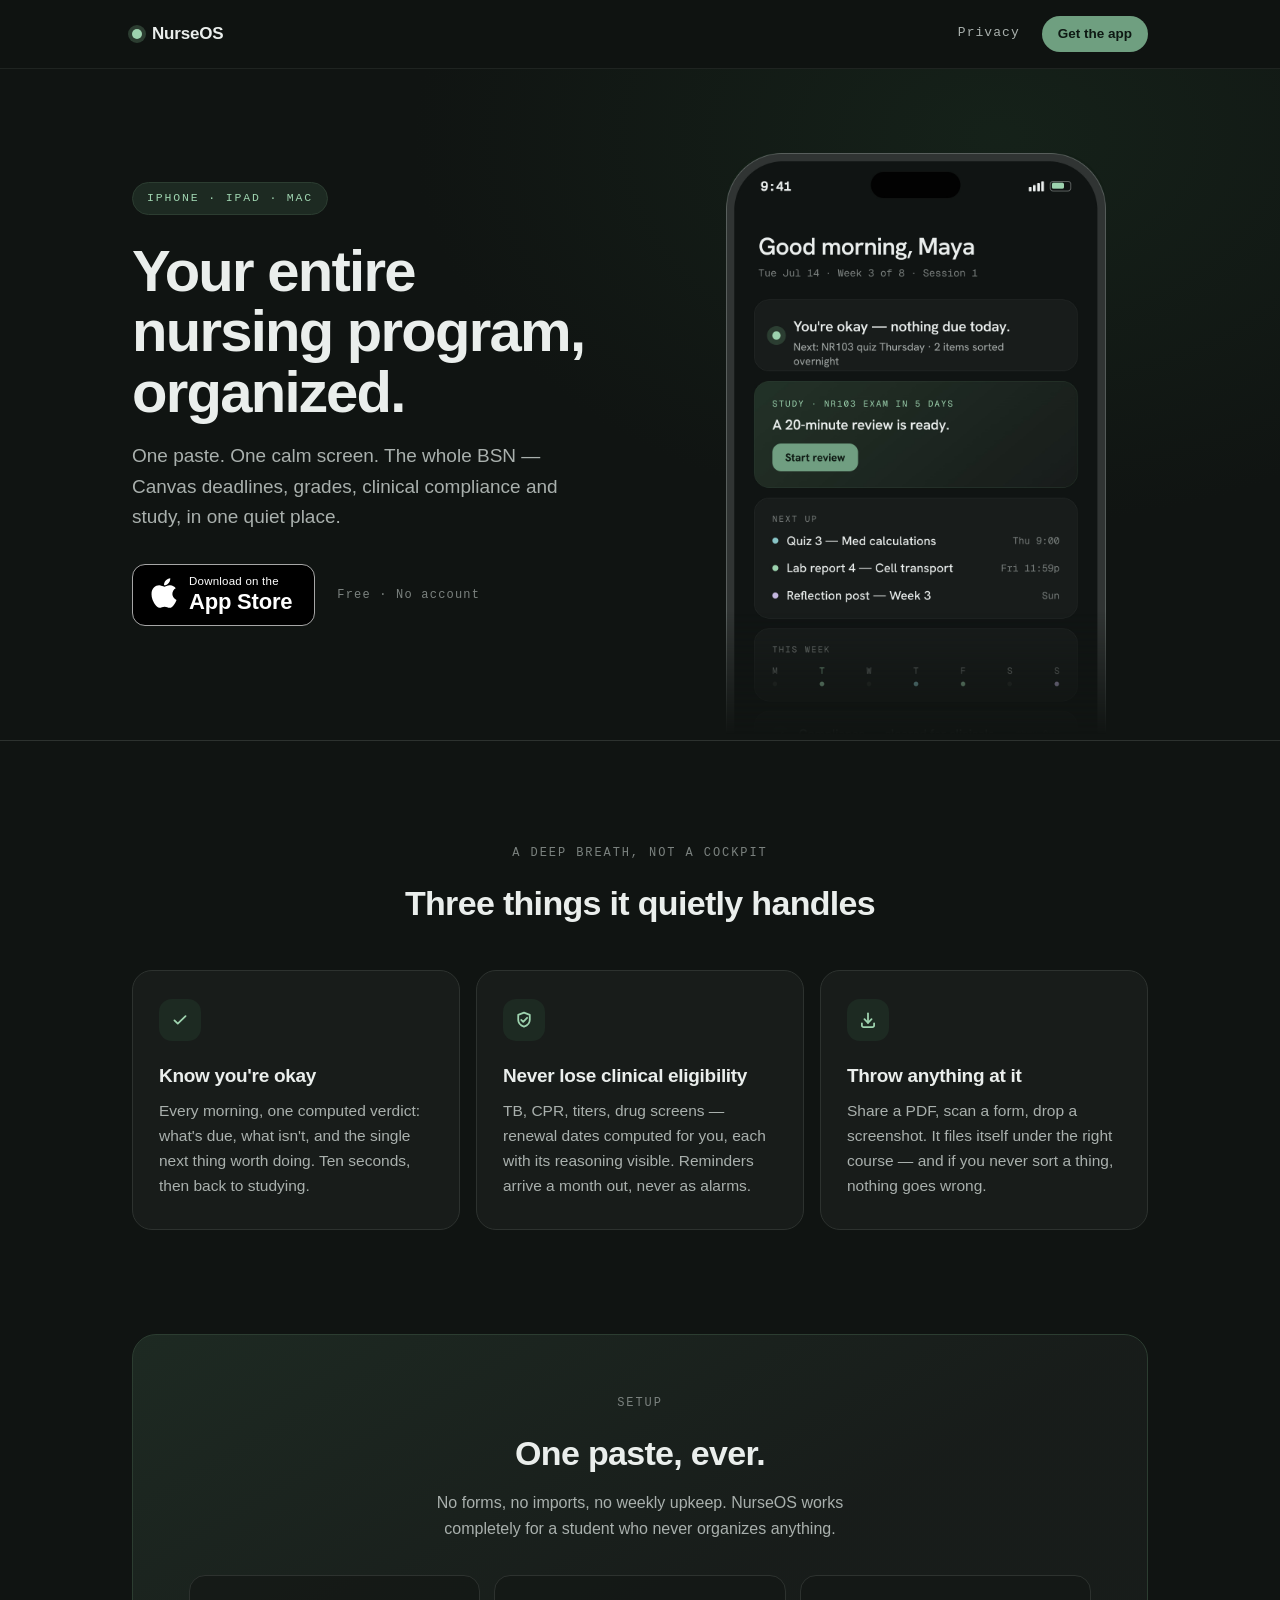
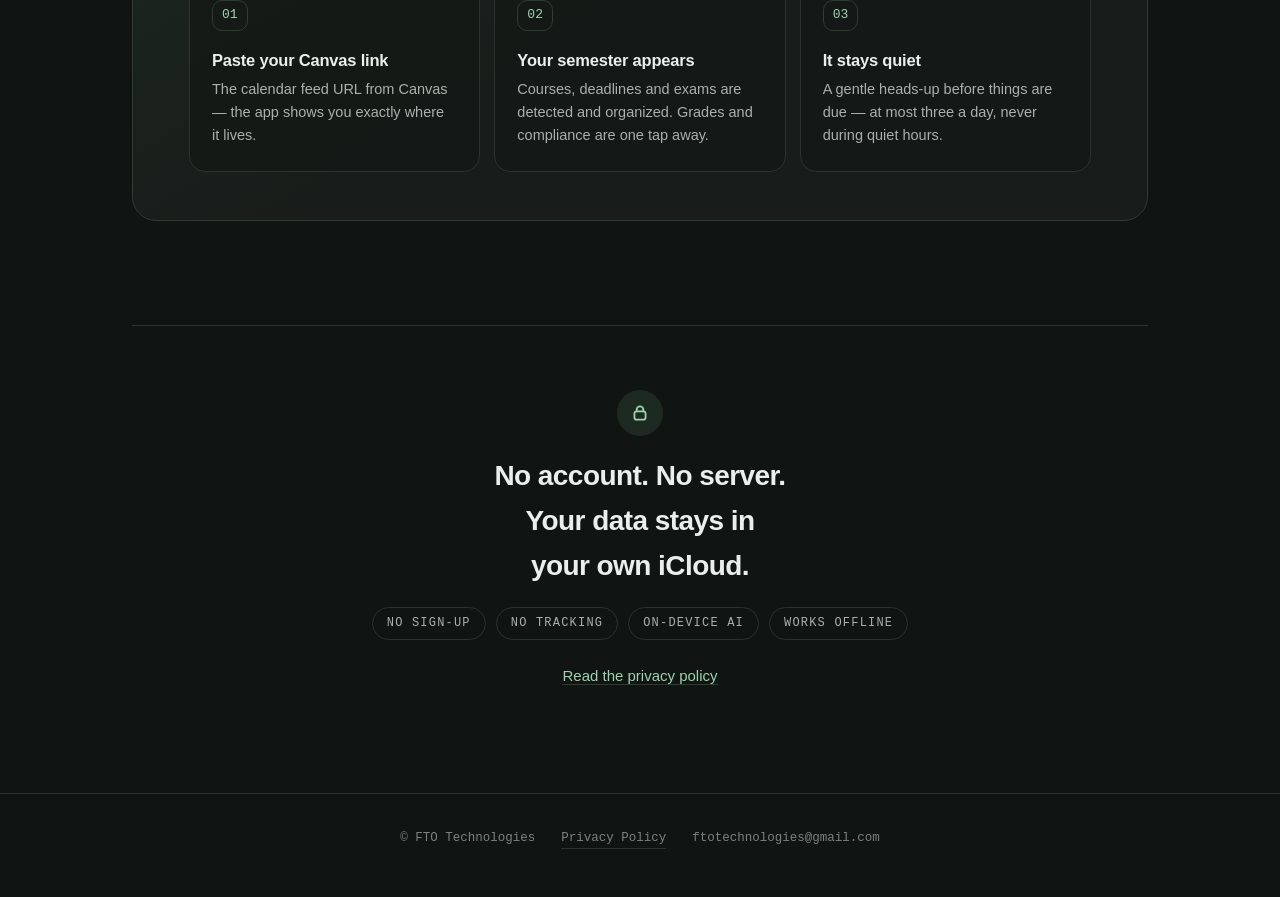
==== index.html @ 9c117fab "NurseOS landing page (renamed from NurseDash) + CNAME for getnurseos.com Co-Authored-By: Claude Fabl" ====
<!DOCTYPE html>
<html lang="en">
<head>
<meta charset="utf-8">
<meta name="viewport" content="width=device-width, initial-scale=1">
<title>NurseOS — Your entire nursing program, organized.</title>
<meta name="description" content="NurseOS is a calm nursing-school companion for iPhone and Mac. One paste of a Canvas link — deadlines, grades, compliance and study in one quiet place. No account, no server.">
<meta name="theme-color" content="#20241f">
<link rel="stylesheet" href="style.css">
</head>
<body>

<header class="site-header">
  <div class="wrap">
    <a class="wordmark" href="index.html"><span class="dot" aria-hidden="true"></span>NurseOS</a>
    <nav>
      <a href="privacy.html">Privacy</a>
      <a class="get" href="https://apps.apple.com/us/app/nursedash-nursing-planner/id6790085705">Get the app</a>
    </nav>
  </div>
</header>

<main>
  <section class="hero">
    <div class="wrap">
      <div class="hero-copy">
        <span class="platforms">iPhone · iPad · Mac</span>
        <h1>Your entire nursing program, organized.</h1>
        <p class="subline">One paste. One calm screen. The whole BSN — Canvas deadlines, grades, clinical compliance and study, in one quiet place.</p>
        <div class="cta-row">
          <!-- Standard App Store badge (recreated). May be swapped 1:1 for Apple's official SVG asset. -->
          <a class="store-badge" href="https://apps.apple.com/us/app/nursedash-nursing-planner/id6790085705" aria-label="Download on the App Store">
            <svg class="apple" viewBox="0 0 384 512" width="26" height="34" aria-hidden="true" fill="currentColor"><path d="M318.7 268.7c-.2-36.7 16.4-64.4 50-84.8-18.8-26.9-47.2-41.7-84.7-44.6-35.5-2.8-74.3 20.7-88.5 20.7-15 0-49.4-19.7-76.4-19.7C63.3 141.2 4 184.8 4 273.5q0 39.3 14.4 81.2c12.8 36.7 59 126.7 107.2 125.2 25.2-.6 43-17.9 75.8-17.9 31.8 0 48.3 17.9 76.4 17.9 48.6-.7 90.4-82.5 102.6-119.3-65.2-30.7-61.7-90-61.7-91.9zm-56.6-164.2c27.3-32.4 24.8-61.9 24-72.5-24.1 1.4-52 16.4-67.9 34.9-17.5 19.8-27.8 44.3-25.6 71.9 26.1 2 49.9-11.4 69.5-34.3z"/></svg>
            <span class="lines"><small>Download on the</small>App&nbsp;Store</span>
          </a>
          <span class="cta-note">Free · No account</span>
        </div>
      </div>
      <div class="hero-shot-col">
        <!-- {HERO_SCREENSHOT}: hero-screenshot.png (Now screen in device frame) -->
        <img class="hero-shot" src="hero-screenshot.png" alt="The NurseOS Now screen — a calm daily verdict, today's study step, and what's next" width="1010" height="1560">
      </div>
    </div>
  </section>

  <section class="values" aria-label="What NurseOS does">
    <div class="wrap">
      <div class="section-head">
        <span class="eyebrow">A deep breath, not a cockpit</span>
        <h2>Three things it quietly handles</h2>
      </div>
      <div class="grid">
        <article class="value">
          <div class="glyph" aria-hidden="true">
            <svg width="20" height="20" viewBox="0 0 18 18" fill="none" stroke="currentColor" stroke-width="1.6" stroke-linecap="round" stroke-linejoin="round"><path d="M4 9.3l3 3L14 5.5"/></svg>
          </div>
          <h3>Know you're okay</h3>
          <p>Every morning, one computed verdict: what's due, what isn't, and the single next thing worth doing. Ten seconds, then back to studying.</p>
        </article>
        <article class="value">
          <div class="glyph" aria-hidden="true">
            <svg width="20" height="20" viewBox="0 0 18 18" fill="none" stroke="currentColor" stroke-width="1.6" stroke-linecap="round" stroke-linejoin="round"><path d="M9 2.4l5.2 2v4.4c0 3.1-2.3 5.2-5.2 6.2-2.9-1-5.2-3.1-5.2-6.2V4.4z"/><path d="M6.5 8.9l1.8 1.8L11.8 7"/></svg>
          </div>
          <h3>Never lose clinical eligibility</h3>
          <p>TB, CPR, titers, drug screens — renewal dates computed for you, each with its reasoning visible. Reminders arrive a month out, never as alarms.</p>
        </article>
        <article class="value">
          <div class="glyph" aria-hidden="true">
            <svg width="20" height="20" viewBox="0 0 18 18" fill="none" stroke="currentColor" stroke-width="1.6" stroke-linecap="round" stroke-linejoin="round"><path d="M9 3v8.5"/><path d="M5.8 8.3L9 11.5l3.2-3.2"/><path d="M3.5 12v2a1.5 1.5 0 0 0 1.5 1.5h8a1.5 1.5 0 0 0 1.5-1.5v-2"/></svg>
          </div>
          <h3>Throw anything at it</h3>
          <p>Share a PDF, scan a form, drop a screenshot. It files itself under the right course — and if you never sort a thing, nothing goes wrong.</p>
        </article>
      </div>
    </div>
  </section>

  <section class="paste" aria-label="How it works">
    <div class="wrap">
      <div class="paste-card">
        <div class="section-head">
          <span class="eyebrow">Setup</span>
          <h2>One paste, ever.</h2>
          <p>No forms, no imports, no weekly upkeep. NurseOS works completely for a student who never organizes anything.</p>
        </div>
        <div class="steps">
          <div class="step">
            <div>
              <h3>Paste your Canvas link</h3>
              <p>The calendar feed URL from Canvas — the app shows you exactly where it lives.</p>
            </div>
          </div>
          <div class="step">
            <div>
              <h3>Your semester appears</h3>
              <p>Courses, deadlines and exams are detected and organized. Grades and compliance are one tap away.</p>
            </div>
          </div>
          <div class="step">
            <div>
              <h3>It stays quiet</h3>
              <p>A gentle heads-up before things are due — at most three a day, never during quiet hours.</p>
            </div>
          </div>
        </div>
      </div>
    </div>
  </section>

  <section class="privacy-stripe">
    <div class="wrap">
      <div class="inner">
        <span class="lock" aria-hidden="true">
          <svg width="20" height="20" viewBox="0 0 18 18" fill="none" stroke="currentColor" stroke-width="1.6" stroke-linecap="round" stroke-linejoin="round"><rect x="4" y="7.5" width="10" height="7.5" rx="2"/><path d="M6 7.5V6a3 3 0 0 1 6 0v1.5"/></svg>
        </span>
        <p class="big">No account. No server. Your data stays in your own iCloud.</p>
        <div class="privacy-chips" aria-hidden="true">
          <span>No sign-up</span>
          <span>No tracking</span>
          <span>On-device AI</span>
          <span>Works offline</span>
        </div>
        <a class="more" href="privacy.html">Read the privacy policy</a>
      </div>
    </div>
  </section>
</main>

<footer class="site-footer">
  <div class="wrap">
    <span>© FTO Technologies</span>
    <a href="privacy.html">Privacy Policy</a>
    <span>ftotechnologies@gmail.com</span>
  </div>
</footer>

</body>
</html>
---- style.css ----
/* NurseDash — static site. Single stylesheet, no frameworks, no external requests. */

:root {
  --bg: oklch(0.185 0.006 165);
  --panel: oklch(0.222 0.008 165);
  --panel2: oklch(0.265 0.009 165);
  --line: oklch(0.31 0.008 165);
  --text: oklch(0.945 0.005 165);
  --text2: oklch(0.75 0.008 165);
  --text3: oklch(0.6 0.009 165);
  --sage: oklch(0.82 0.075 155);
  --sage-solid: oklch(0.66 0.07 155);
  --sage-dim: oklch(0.34 0.03 155);
  --sage-tint: oklch(0.27 0.022 158);
  --on-sage: oklch(0.2 0.02 160);
  --sans: 'Hanken Grotesk', -apple-system, BlinkMacSystemFont, 'Segoe UI', Helvetica, Arial, sans-serif;
  --mono: 'Geist Mono', ui-monospace, 'SF Mono', SFMono-Regular, Menlo, Consolas, monospace;
}

* { box-sizing: border-box; }

html { -webkit-text-size-adjust: 100%; text-size-adjust: 100%; scroll-behavior: smooth; }

body {
  margin: 0;
  background: var(--bg);
  color: var(--text);
  font-family: var(--sans);
  font-size: 17px;
  line-height: 1.6;
  -webkit-font-smoothing: antialiased;
}

a { color: var(--sage); text-decoration: none; }
a:hover { color: oklch(0.9 0.06 155); }

.wrap { max-width: 1060px; margin: 0 auto; padding: 0 22px; }

.eyebrow {
  font-family: var(--mono);
  font-size: 12px;
  letter-spacing: 0.16em;
  text-transform: uppercase;
  color: var(--text3);
}

/* ---------- header ---------- */

.site-header {
  position: sticky;
  top: 0;
  z-index: 10;
  background: oklch(0.185 0.006 165 / 0.86);
  backdrop-filter: blur(14px);
  -webkit-backdrop-filter: blur(14px);
  border-bottom: 1px solid oklch(0.31 0.008 165 / 0.55);
}

.site-header .wrap {
  display: flex;
  align-items: center;
  justify-content: space-between;
  gap: 16px;
  padding-top: 16px;
  padding-bottom: 16px;
}

.wordmark {
  display: flex;
  align-items: center;
  gap: 10px;
  color: var(--text);
  font-weight: 700;
  font-size: 17px;
  letter-spacing: -0.2px;
}
.wordmark:hover { color: var(--text); }

.wordmark .dot {
  width: 10px;
  height: 10px;
  border-radius: 50%;
  background: var(--sage);
  box-shadow: 0 0 0 4px var(--sage-dim);
}

.site-header nav {
  display: flex;
  align-items: center;
  gap: 22px;
}

.site-header nav a {
  font-family: var(--mono);
  font-size: 13px;
  letter-spacing: 0.08em;
  color: var(--text2);
}
.site-header nav a:hover { color: var(--sage); }

.site-header .get {
  font-family: var(--sans);
  font-size: 13.5px;
  font-weight: 700;
  letter-spacing: 0;
  color: var(--on-sage);
  background: var(--sage-solid);
  border-radius: 20px;
  padding: 7px 16px;
  white-space: nowrap;
}
.site-header .get:hover { color: var(--on-sage); background: oklch(0.71 0.07 155); }

/* ---------- hero ---------- */

.hero {
  position: relative;
  overflow: hidden;
  border-bottom: 1px solid var(--line);
  background:
    radial-gradient(900px 600px at 78% 10%, oklch(0.24 0.025 155 / 0.9), transparent 65%),
    var(--bg);
}

.hero .wrap {
  display: grid;
  grid-template-columns: 1fr;
  gap: 48px;
  align-items: center;
  padding-top: 68px;
  padding-bottom: 0;
}

.hero-copy { text-align: center; }

.hero-copy .platforms {
  display: inline-flex;
  align-items: center;
  gap: 9px;
  font-family: var(--mono);
  font-size: 11.5px;
  letter-spacing: 0.16em;
  text-transform: uppercase;
  color: var(--sage);
  background: var(--sage-tint);
  border: 1px solid var(--sage-dim);
  border-radius: 20px;
  padding: 6px 14px;
  margin-bottom: 26px;
}

.hero h1 {
  font-size: clamp(36px, 8vw, 58px);
  font-weight: 700;
  letter-spacing: -0.03em;
  line-height: 1.05;
  margin: 0 0 18px;
  text-wrap: balance;
}

.hero .subline {
  font-size: 19px;
  color: var(--text2);
  margin: 0 auto 32px;
  max-width: 42ch;
  text-wrap: pretty;
}

.hero .cta-row {
  display: flex;
  flex-wrap: wrap;
  align-items: center;
  justify-content: center;
  gap: 14px 22px;
}

.hero .cta-note {
  font-family: var(--mono);
  font-size: 12px;
  letter-spacing: 0.1em;
  color: var(--text3);
  white-space: nowrap;
}

.store-badge {
  display: inline-flex;
  align-items: center;
  gap: 12px;
  padding: 10px 22px 11px 18px;
  border-radius: 13px;
  background: #000;
  border: 1px solid #a6a6a6;
  color: #fff;
  font-family: -apple-system, BlinkMacSystemFont, 'Segoe UI', Helvetica, Arial, sans-serif;
  font-weight: 600;
  font-size: 22px;
  letter-spacing: -0.2px;
  white-space: nowrap;
}
.store-badge:hover { color: #fff; border-color: #fff; }
.store-badge .apple { flex: none; margin-top: -3px; }
.store-badge small {
  display: block;
  font-size: 11.5px;
  font-weight: 400;
  letter-spacing: 0.02em;
}
.store-badge .lines { text-align: left; line-height: 1.15; }

.hero-shot-col {
  display: flex;
  justify-content: center;
  min-width: 0;
}

img.hero-shot {
  display: block;
  width: min(340px, 82vw);
  height: auto;
  border-radius: 50px 50px 0 0;
  filter: drop-shadow(0 30px 60px rgba(0, 0, 0, 0.55));
  -webkit-mask-image: linear-gradient(to bottom, #000 78%, transparent 99%);
  mask-image: linear-gradient(to bottom, #000 78%, transparent 99%);
}

/* ---------- value blocks ---------- */

.values { padding: 76px 0 8px; }

.section-head { text-align: center; margin-bottom: 40px; }

.section-head h2 {
  font-size: clamp(26px, 5vw, 34px);
  font-weight: 700;
  letter-spacing: -0.02em;
  margin: 12px 0 0;
  text-wrap: balance;
}

.values .grid {
  display: grid;
  grid-template-columns: 1fr;
  gap: 16px;
}

.value {
  background: var(--panel);
  border: 1px solid var(--line);
  border-radius: 20px;
  padding: 28px 26px 30px;
}

.value .glyph {
  width: 42px;
  height: 42px;
  border-radius: 13px;
  background: var(--sage-tint);
  color: var(--sage);
  display: flex;
  align-items: center;
  justify-content: center;
  margin-bottom: 20px;
}

.value h3 {
  font-size: 19px;
  font-weight: 600;
  letter-spacing: -0.3px;
  margin: 0 0 8px;
}

.value p { margin: 0; font-size: 15.5px; color: var(--text2); text-wrap: pretty; }

/* ---------- one paste / how it works ---------- */

.paste { padding: 76px 0 8px; }

.paste-card {
  background: linear-gradient(150deg, var(--sage-tint), var(--panel) 55%);
  border: 1px solid var(--sage-dim);
  border-radius: 24px;
  padding: 40px 28px 36px;
}

.paste-card .section-head { margin-bottom: 34px; }

.paste-card .section-head p {
  margin: 10px auto 0;
  max-width: 46ch;
  color: var(--text2);
  font-size: 16px;
}

.steps {
  display: grid;
  grid-template-columns: 1fr;
  gap: 14px;
  counter-reset: step;
}

.step {
  display: flex;
  align-items: flex-start;
  gap: 16px;
  background: oklch(0.2 0.007 165 / 0.75);
  border: 1px solid var(--line);
  border-radius: 16px;
  padding: 18px 20px;
}

.step::before {
  counter-increment: step;
  content: counter(step, decimal-leading-zero);
  font-family: var(--mono);
  font-size: 13px;
  color: var(--sage);
  border: 1px solid var(--sage-dim);
  border-radius: 10px;
  padding: 4px 9px;
  flex: none;
  margin-top: 2px;
}

.step h3 { font-size: 16.5px; font-weight: 600; margin: 2px 0 4px; letter-spacing: -0.2px; }
.step p { margin: 0; font-size: 14.5px; color: var(--text2); text-wrap: pretty; }

/* ---------- privacy stripe ---------- */

.privacy-stripe { padding: 76px 0 84px; }

.privacy-stripe .inner {
  text-align: center;
  border-top: 1px solid var(--line);
  padding-top: 64px;
}

.privacy-stripe .lock {
  width: 46px;
  height: 46px;
  border-radius: 50%;
  background: var(--sage-tint);
  color: var(--sage);
  display: inline-flex;
  align-items: center;
  justify-content: center;
  margin-bottom: 18px;
}

.privacy-stripe p.big {
  font-size: clamp(22px, 4.5vw, 28px);
  font-weight: 700;
  letter-spacing: -0.02em;
  margin: 0 auto 18px;
  max-width: 24ch;
  text-wrap: balance;
}

.privacy-chips {
  display: flex;
  flex-wrap: wrap;
  justify-content: center;
  gap: 10px;
  margin: 0 0 22px;
}

.privacy-chips span {
  font-family: var(--mono);
  font-size: 12px;
  letter-spacing: 0.1em;
  text-transform: uppercase;
  color: var(--text2);
  border: 1px solid var(--line);
  border-radius: 20px;
  padding: 6px 14px;
  white-space: nowrap;
}

.privacy-stripe a.more { font-size: 15px; border-bottom: 1px solid var(--sage-dim); }

/* ---------- footer ---------- */

.site-footer { border-top: 1px solid var(--line); padding: 34px 0 48px; }

.site-footer .wrap {
  display: flex;
  flex-wrap: wrap;
  align-items: center;
  justify-content: center;
  gap: 8px 26px;
  font-family: var(--mono);
  font-size: 12.5px;
  color: var(--text3);
  text-align: center;
}

.site-footer a { color: var(--text3); border-bottom: 1px solid var(--line); }
.site-footer a:hover { color: var(--sage); border-color: var(--sage-dim); }

/* ---------- policy page ---------- */

.policy { padding: 56px 0 72px; }

.policy .wrap { max-width: 680px; }

.policy h1 {
  font-size: clamp(30px, 7vw, 40px);
  font-weight: 700;
  letter-spacing: -1px;
  line-height: 1.1;
  margin: 6px 0 14px;
}

.policy .meta {
  font-family: var(--mono);
  font-size: 13px;
  color: var(--text3);
  margin: 0 0 40px;
}

.policy h2 {
  font-size: 21px;
  font-weight: 600;
  letter-spacing: -0.3px;
  margin: 44px 0 12px;
}

.policy p, .policy li { color: var(--text2); font-size: 16.5px; }

.policy strong { color: var(--text); font-weight: 600; }

.policy ul { padding-left: 22px; margin: 14px 0; }
.policy li { margin: 10px 0; }

.policy .placeholder {
  font-family: var(--mono);
  font-size: 14px;
  color: var(--sage);
  background: var(--sage-tint);
  border-radius: 6px;
  padding: 1px 7px;
}

/* ---------- wider screens ---------- */

@media (min-width: 760px) {
  .hero .wrap {
    grid-template-columns: 1.05fr 0.95fr;
    gap: 40px;
    padding-top: 84px;
    min-height: 560px;
  }

  .hero-copy { text-align: left; padding-bottom: 84px; }
  .hero .subline { margin-left: 0; }
  .hero .cta-row { justify-content: flex-start; }

  .hero-shot-col { align-self: end; }
  img.hero-shot { width: min(380px, 36vw); }

  .values { padding-top: 96px; }
  .values .grid { grid-template-columns: 1fr 1fr 1fr; }

  .paste { padding-top: 96px; }
  .paste-card { padding: 52px 56px 48px; }
  .steps { grid-template-columns: 1fr 1fr 1fr; }
  .step { flex-direction: column; gap: 14px; padding: 22px 22px 24px; }

  .privacy-stripe { padding: 96px 0 104px; }
}
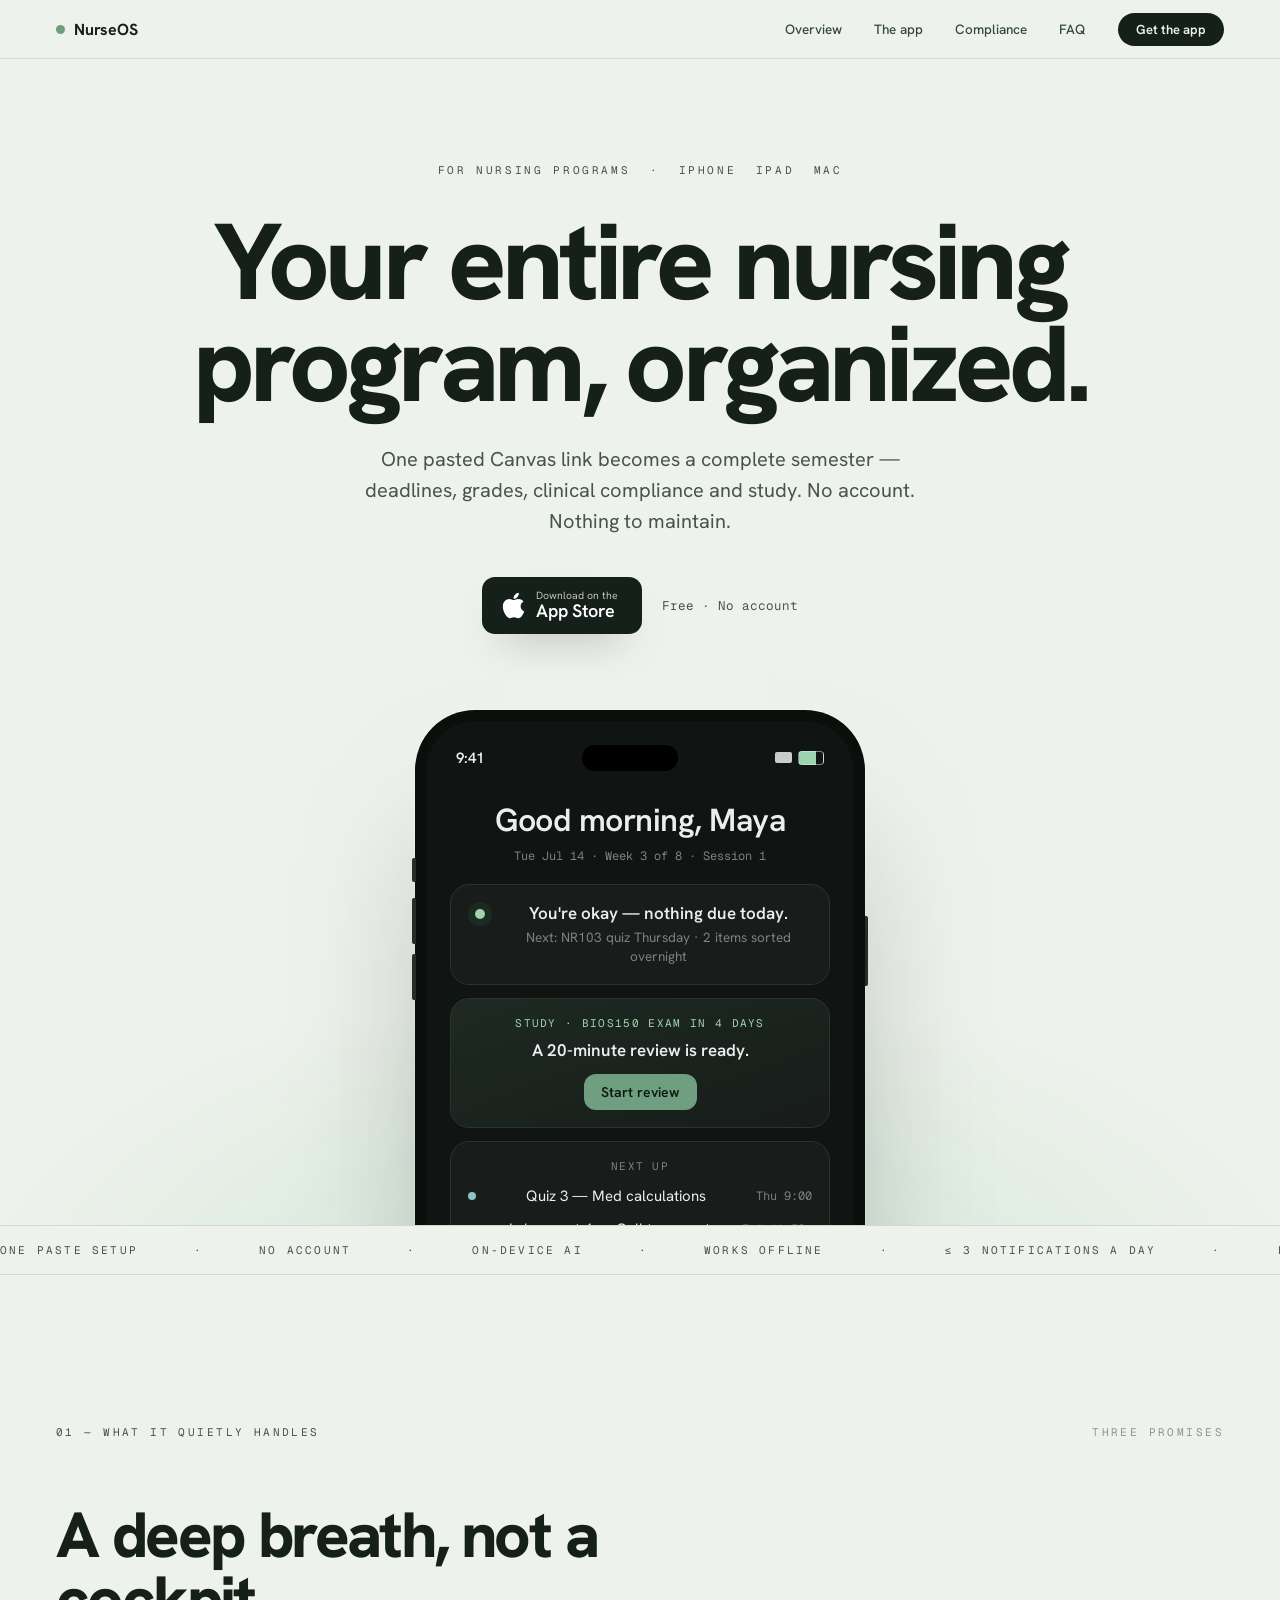
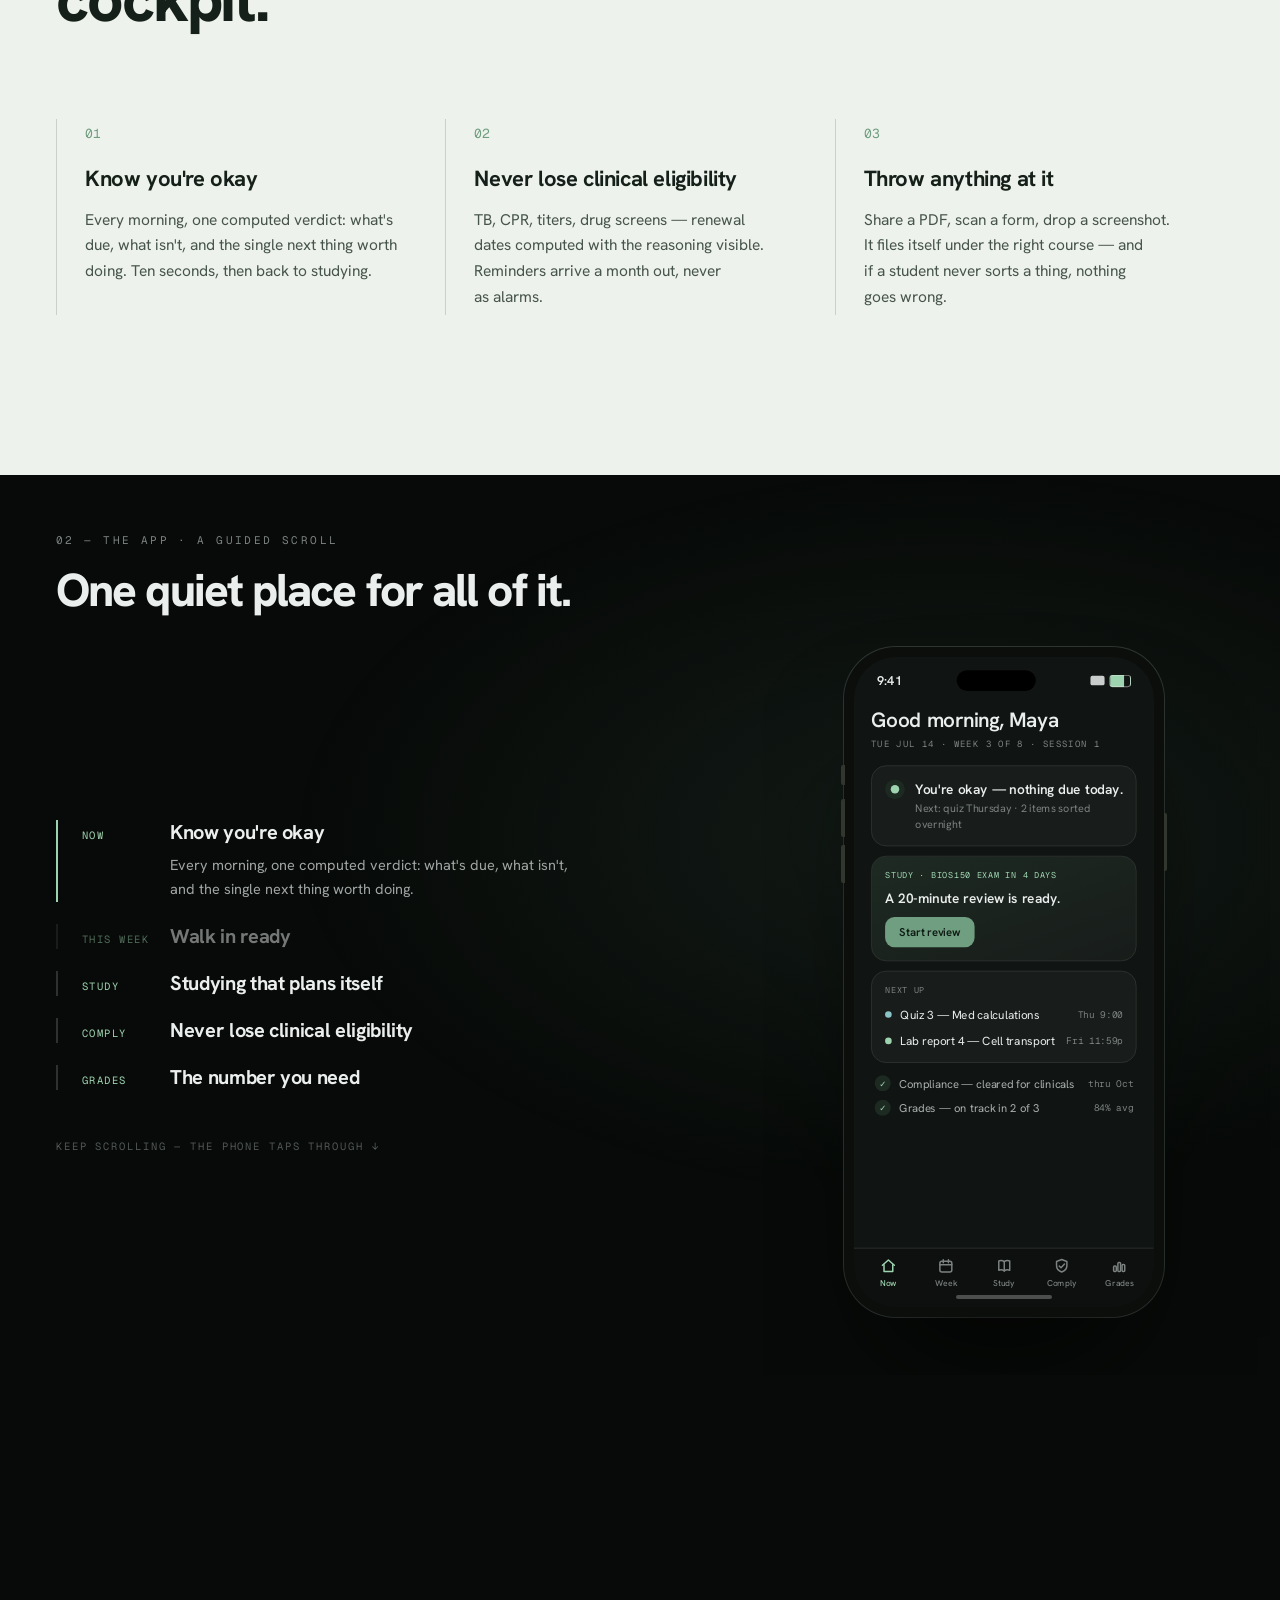
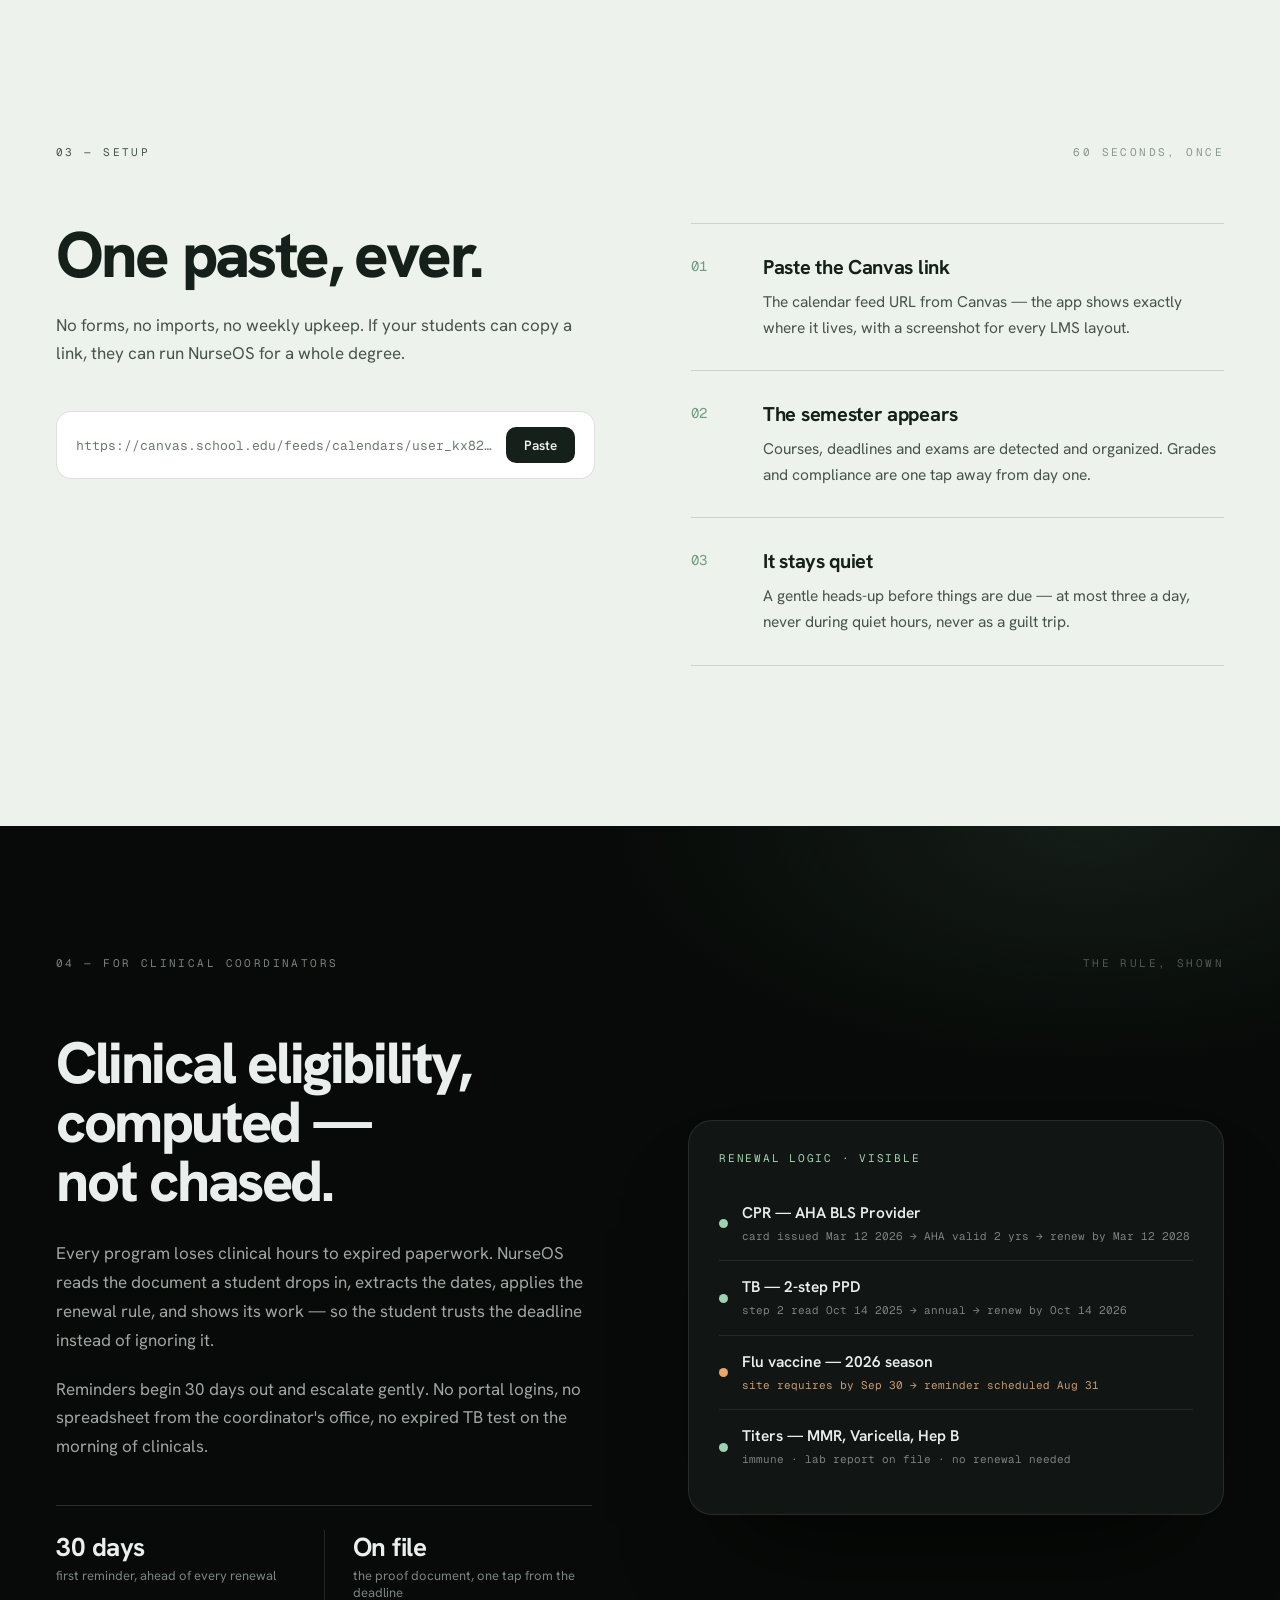
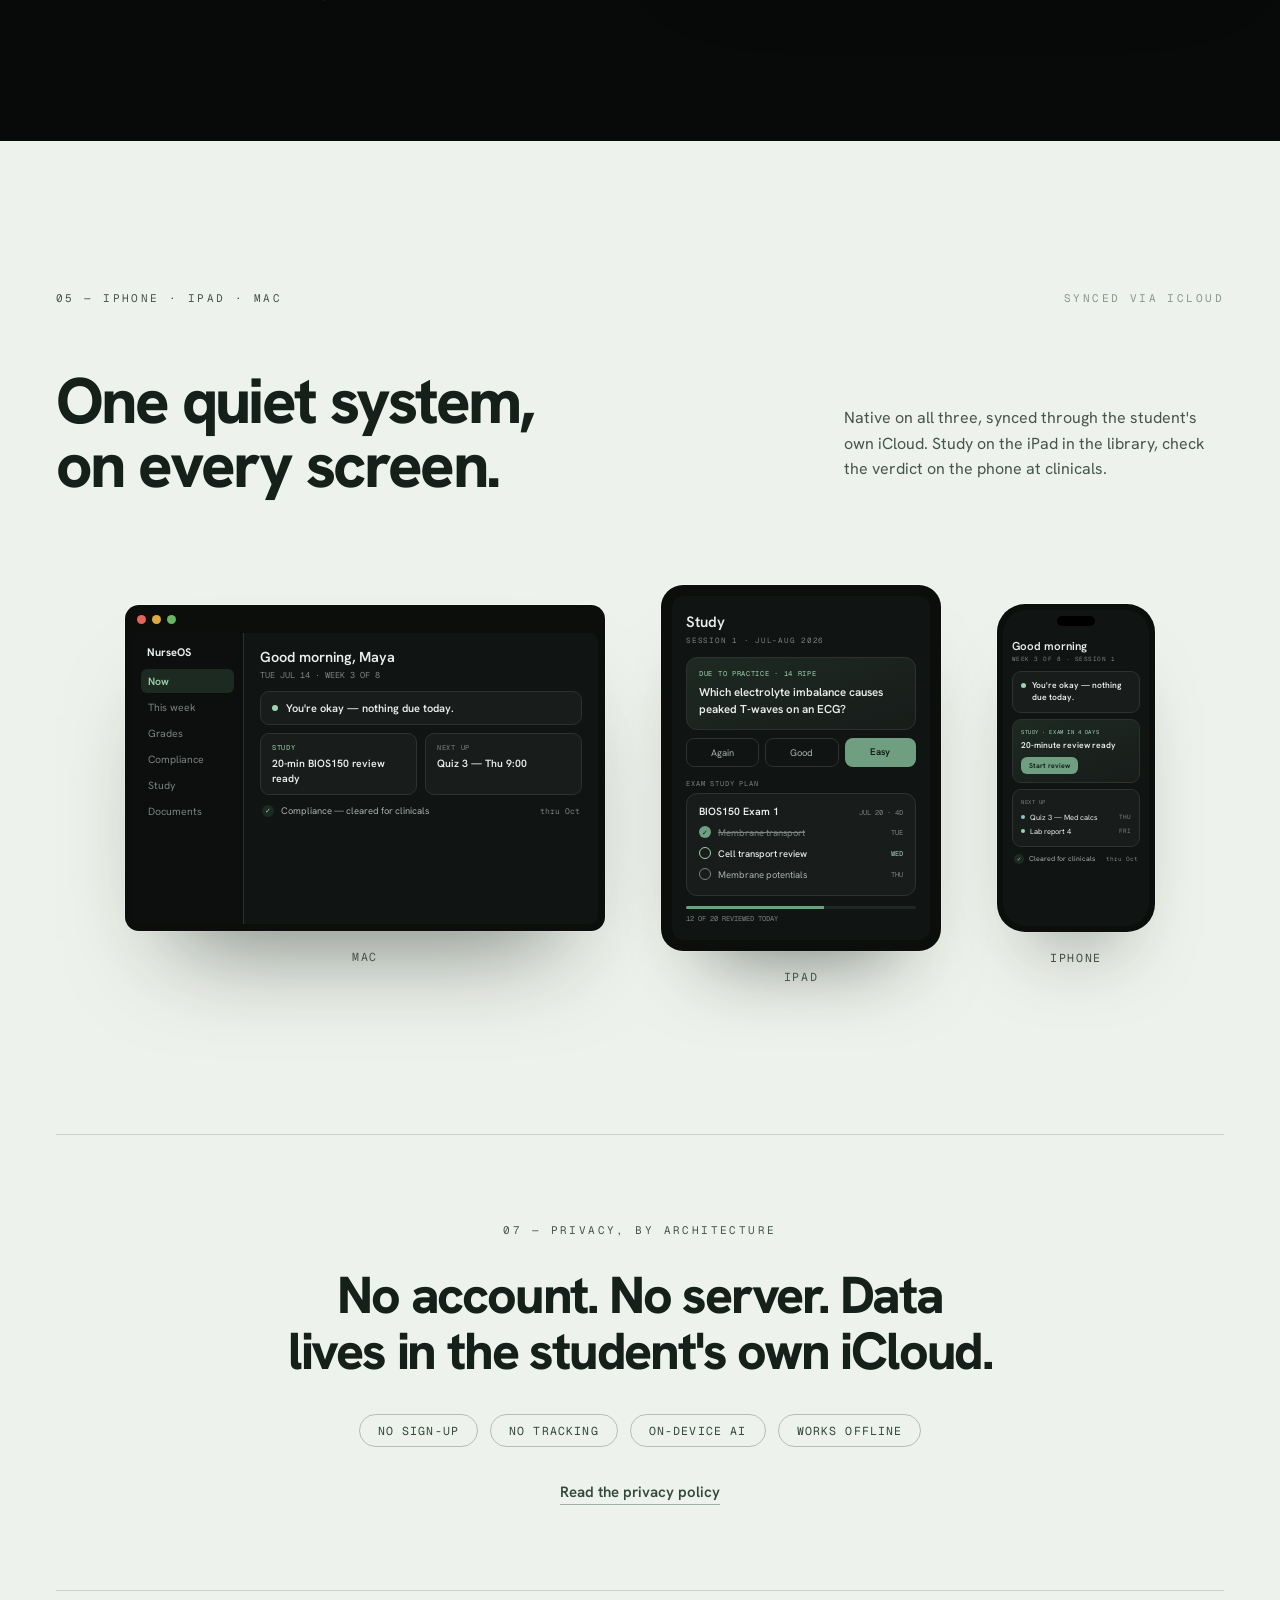
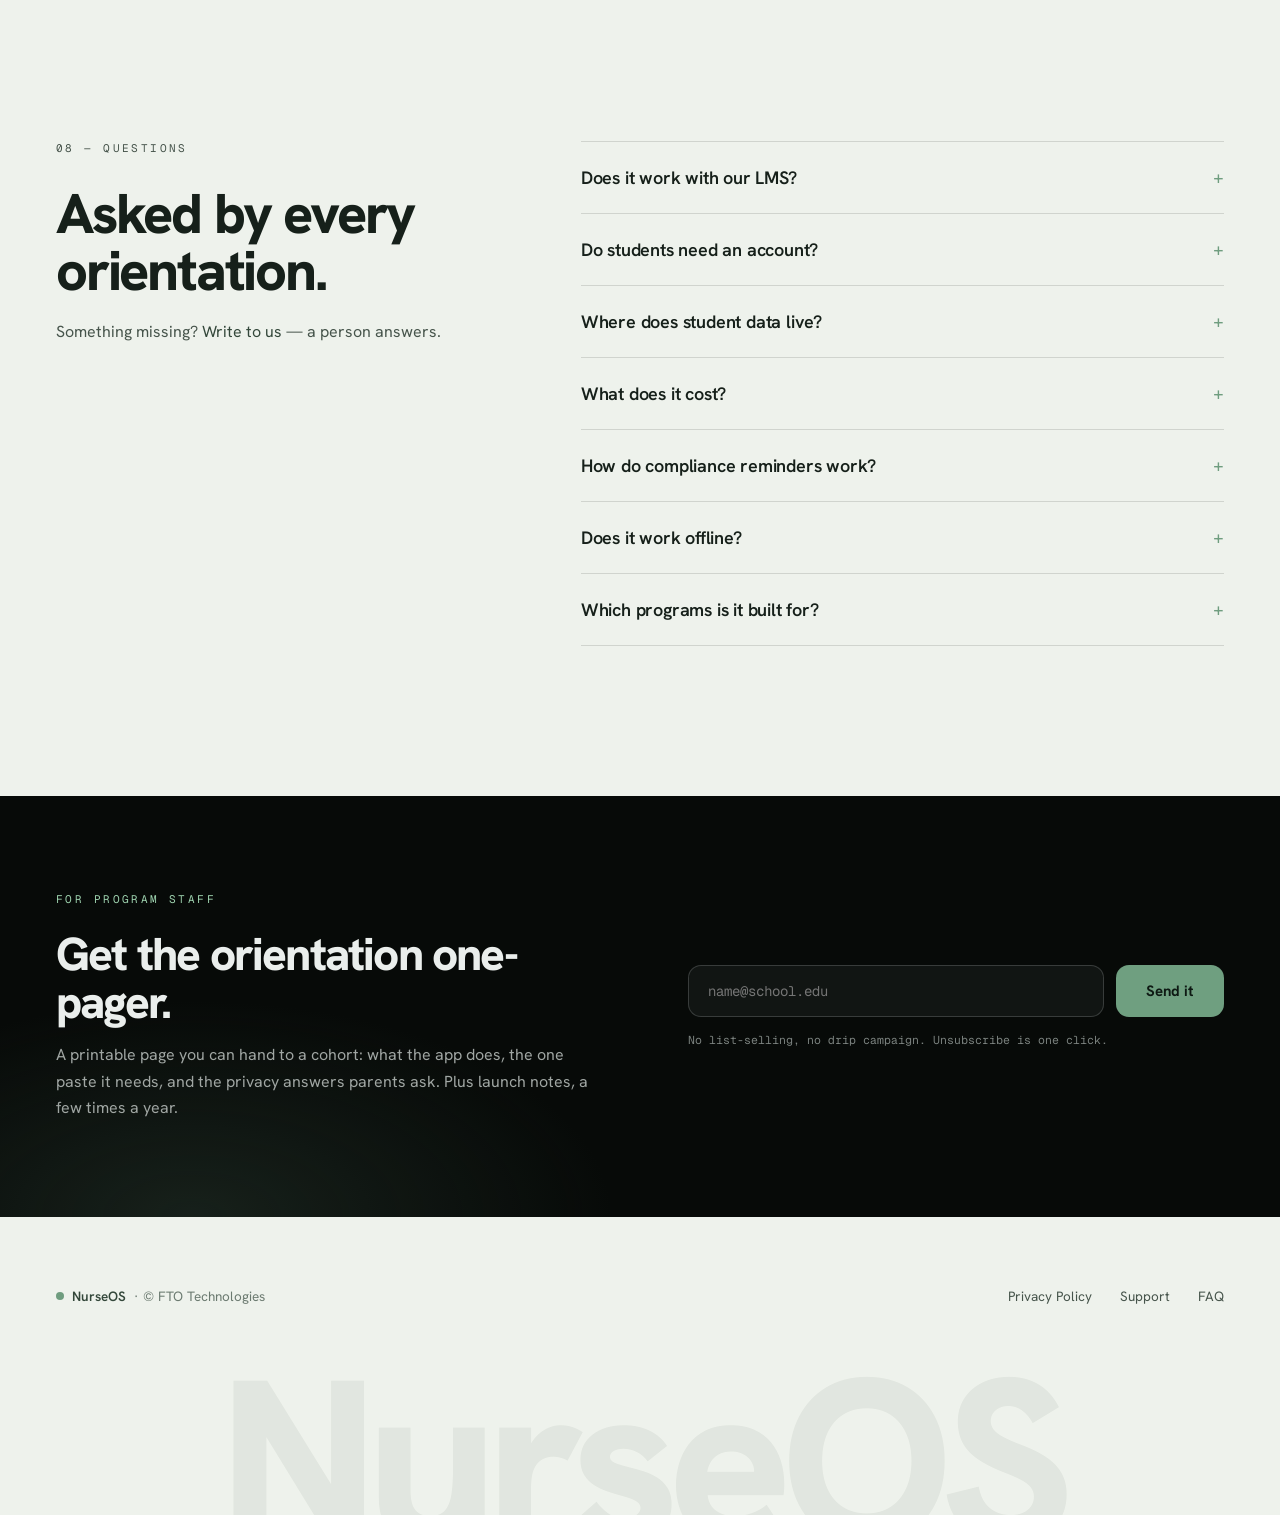
==== commit 87e9bb30: "Landing Page v3: pinned scroll tour, compliance deep-dive, FAQ + JSON-LD Full port of the design han" ====
--- a/index.html
+++ b/index.html
@@ -4,135 +4,687 @@
 <meta charset="utf-8">
 <meta name="viewport" content="width=device-width, initial-scale=1">
 <title>NurseOS — Your entire nursing program, organized.</title>
-<meta name="description" content="NurseOS is a calm nursing-school companion for iPhone and Mac. One paste of a Canvas link — deadlines, grades, compliance and study in one quiet place. No account, no server.">
-<meta name="theme-color" content="#20241f">
+<meta name="description" content="One pasted Canvas link becomes a complete semester — deadlines, grades, clinical compliance and study. No account, no server. Free on iPhone, iPad and Mac.">
+<link rel="canonical" href="https://getnurseos.com/">
+<meta property="og:type" content="website">
+<meta property="og:url" content="https://getnurseos.com/">
+<meta property="og:title" content="NurseOS — Your entire nursing program, organized.">
+<meta property="og:description" content="One pasted Canvas link becomes a complete semester — deadlines, grades, clinical compliance and study. No account. Free on iPhone, iPad and Mac.">
+<meta property="og:image" content="https://getnurseos.com/icon-1024.png">
+<meta name="twitter:card" content="summary">
+<meta name="theme-color" content="#eef2ec">
+<link rel="icon" type="image/png" href="icon-1024.png">
+<link rel="apple-touch-icon" href="icon-1024.png">
+<link rel="preconnect" href="https://fonts.googleapis.com">
+<link rel="preconnect" href="https://fonts.gstatic.com" crossorigin>
+<link href="https://fonts.googleapis.com/css2?family=Hanken+Grotesk:wght@400;500;600;700;800&family=Geist+Mono:wght@400;500&family=Newsreader:ital,opsz,wght@1,6..72,400;1,6..72,500&display=swap" rel="stylesheet">
 <link rel="stylesheet" href="style.css">
+<script type="application/ld+json">
+{"@context":"https://schema.org","@type":"FAQPage","mainEntity":[
+{"@type":"Question","name":"Does it work with our LMS?","acceptedAnswer":{"@type":"Answer","text":"NurseOS reads the standard calendar feed that Canvas, Blackboard, Brightspace and Moodle all publish. If your program's LMS can export a calendar link — nearly all can — setup is the same single paste."}},
+{"@type":"Question","name":"Do students need an account?","acceptedAnswer":{"@type":"Answer","text":"No. There is no sign-up, no login, and no NurseOS server. The app stores everything in the student's own iCloud, so it works the moment it's installed."}},
+{"@type":"Question","name":"Where does student data live?","acceptedAnswer":{"@type":"Answer","text":"On the student's devices and in their personal iCloud, encrypted by Apple. Nothing is sent to us — we couldn't read a student's grades if we wanted to. AI features run entirely on-device."}},
+{"@type":"Question","name":"What does it cost?","acceptedAnswer":{"@type":"Answer","text":"The app is free to download and use. There is no institutional contract, no per-seat license, and nothing for a program to procure — you can simply recommend it at orientation."}},
+{"@type":"Question","name":"How do compliance reminders work?","acceptedAnswer":{"@type":"Answer","text":"When a student adds a document — a CPR card, a TB test, a titer report — the app extracts the dates, applies the renewal rule, and shows its reasoning. Reminders start 30 days before a renewal and never fire during quiet hours."}},
+{"@type":"Question","name":"Does it work offline?","acceptedAnswer":{"@type":"Answer","text":"Yes. Everything — schedule, grades, study, documents — is stored locally. A clinical site with no signal changes nothing."}},
+{"@type":"Question","name":"Which programs is it built for?","acceptedAnswer":{"@type":"Answer","text":"BSN, ADN, and accelerated programs on session or semester calendars. Course patterns like NR103 or 8-week sessions are recognized automatically; everything else is configurable in one screen."}}]}
+</script>
 </head>
 <body>
 
-<header class="site-header">
-  <div class="wrap">
-    <a class="wordmark" href="index.html"><span class="dot" aria-hidden="true"></span>NurseOS</a>
-    <nav>
-      <a href="privacy.html">Privacy</a>
-      <a class="get" href="https://apps.apple.com/us/app/nursedash-nursing-planner/id6790085705">Get the app</a>
+<!-- NAV -->
+<header style="position:sticky; top:0; z-index:50; background:rgba(238,242,236,.82); backdrop-filter:blur(16px); -webkit-backdrop-filter:blur(16px); border-bottom:1px solid rgba(22,32,26,.1);">
+  <div style="max-width:1360px; margin:0 auto; padding:0 56px; height:58px; display:flex; align-items:center; justify-content:space-between;">
+    <a href="#top" style="display:flex; align-items:center; gap:9px; font-weight:700; font-size:16px; letter-spacing:-.2px; color:#16201a;">
+      <span style="width:9px; height:9px; border-radius:50%; background:#6f9d7f;"></span>NurseOS
+    </a>
+    <nav style="display:flex; align-items:center; gap:32px; font-size:13.5px; font-weight:500;">
+      <a href="#handles">Overview</a>
+      <a href="#screens" style="white-space:nowrap;">The app</a>
+      <a href="#compliance">Compliance</a>
+      <a href="#faq">FAQ</a>
+      <a class="nav-cta" href="https://apps.apple.com/us/app/nursedash-nursing-planner/id6790085705">Get the app</a>
     </nav>
   </div>
 </header>
 
-<main>
-  <section class="hero">
-    <div class="wrap">
-      <div class="hero-copy">
-        <span class="platforms">iPhone · iPad · Mac</span>
-        <h1>Your entire nursing program, organized.</h1>
-        <p class="subline">One paste. One calm screen. The whole BSN — Canvas deadlines, grades, clinical compliance and study, in one quiet place.</p>
-        <div class="cta-row">
-          <!-- Standard App Store badge (recreated). May be swapped 1:1 for Apple's official SVG asset. -->
-          <a class="store-badge" href="https://apps.apple.com/us/app/nursedash-nursing-planner/id6790085705" aria-label="Download on the App Store">
-            <svg class="apple" viewBox="0 0 384 512" width="26" height="34" aria-hidden="true" fill="currentColor"><path d="M318.7 268.7c-.2-36.7 16.4-64.4 50-84.8-18.8-26.9-47.2-41.7-84.7-44.6-35.5-2.8-74.3 20.7-88.5 20.7-15 0-49.4-19.7-76.4-19.7C63.3 141.2 4 184.8 4 273.5q0 39.3 14.4 81.2c12.8 36.7 59 126.7 107.2 125.2 25.2-.6 43-17.9 75.8-17.9 31.8 0 48.3 17.9 76.4 17.9 48.6-.7 90.4-82.5 102.6-119.3-65.2-30.7-61.7-90-61.7-91.9zm-56.6-164.2c27.3-32.4 24.8-61.9 24-72.5-24.1 1.4-52 16.4-67.9 34.9-17.5 19.8-27.8 44.3-25.6 71.9 26.1 2 49.9-11.4 69.5-34.3z"/></svg>
-            <span class="lines"><small>Download on the</small>App&nbsp;Store</span>
-          </a>
-          <span class="cta-note">Free · No account</span>
-        </div>
-      </div>
-      <div class="hero-shot-col">
-        <!-- {HERO_SCREENSHOT}: hero-screenshot.png (Now screen in device frame) -->
-        <img class="hero-shot" src="hero-screenshot.png" alt="The NurseOS Now screen — a calm daily verdict, today's study step, and what's next" width="1010" height="1560">
-      </div>
-    </div>
-  </section>
-
-  <section class="values" aria-label="What NurseOS does">
-    <div class="wrap">
-      <div class="section-head">
-        <span class="eyebrow">A deep breath, not a cockpit</span>
-        <h2>Three things it quietly handles</h2>
-      </div>
-      <div class="grid">
-        <article class="value">
-          <div class="glyph" aria-hidden="true">
-            <svg width="20" height="20" viewBox="0 0 18 18" fill="none" stroke="currentColor" stroke-width="1.6" stroke-linecap="round" stroke-linejoin="round"><path d="M4 9.3l3 3L14 5.5"/></svg>
-          </div>
-          <h3>Know you're okay</h3>
-          <p>Every morning, one computed verdict: what's due, what isn't, and the single next thing worth doing. Ten seconds, then back to studying.</p>
-        </article>
-        <article class="value">
-          <div class="glyph" aria-hidden="true">
-            <svg width="20" height="20" viewBox="0 0 18 18" fill="none" stroke="currentColor" stroke-width="1.6" stroke-linecap="round" stroke-linejoin="round"><path d="M9 2.4l5.2 2v4.4c0 3.1-2.3 5.2-5.2 6.2-2.9-1-5.2-3.1-5.2-6.2V4.4z"/><path d="M6.5 8.9l1.8 1.8L11.8 7"/></svg>
-          </div>
-          <h3>Never lose clinical eligibility</h3>
-          <p>TB, CPR, titers, drug screens — renewal dates computed for you, each with its reasoning visible. Reminders arrive a month out, never as alarms.</p>
-        </article>
-        <article class="value">
-          <div class="glyph" aria-hidden="true">
-            <svg width="20" height="20" viewBox="0 0 18 18" fill="none" stroke="currentColor" stroke-width="1.6" stroke-linecap="round" stroke-linejoin="round"><path d="M9 3v8.5"/><path d="M5.8 8.3L9 11.5l3.2-3.2"/><path d="M3.5 12v2a1.5 1.5 0 0 0 1.5 1.5h8a1.5 1.5 0 0 0 1.5-1.5v-2"/></svg>
-          </div>
-          <h3>Throw anything at it</h3>
-          <p>Share a PDF, scan a form, drop a screenshot. It files itself under the right course — and if you never sort a thing, nothing goes wrong.</p>
-        </article>
-      </div>
-    </div>
-  </section>
-
-  <section class="paste" aria-label="How it works">
-    <div class="wrap">
-      <div class="paste-card">
-        <div class="section-head">
-          <span class="eyebrow">Setup</span>
-          <h2>One paste, ever.</h2>
-          <p>No forms, no imports, no weekly upkeep. NurseOS works completely for a student who never organizes anything.</p>
-        </div>
-        <div class="steps">
-          <div class="step">
+<!-- HERO -->
+<section id="top" style="position:relative; overflow:hidden; border-bottom:1px solid rgba(22,32,26,.12); background:radial-gradient(1100px 560px at 50% 108%, oklch(0.87 0.05 155 / .6), transparent 62%), #eef2ec;">
+  <div style="max-width:1360px; margin:0 auto; padding:104px 56px 0; display:flex; flex-direction:column; align-items:center; text-align:center;">
+    <div class="mono hero-eyebrow" style="font-size:11px; letter-spacing:.24em; color:#46544b; margin-bottom:34px; white-space:nowrap;">FOR NURSING PROGRAMS&nbsp;&nbsp;·&nbsp;&nbsp;IPHONE&nbsp;&nbsp;IPAD&nbsp;&nbsp;MAC</div>
+    <h1 style="font-size:108px; line-height:.94; letter-spacing:-4.8px; font-weight:800; margin:0 0 30px; max-width:1060px; text-wrap:balance;">Your entire nursing program, organized.</h1>
+    <p style="font-size:20px; line-height:1.55; color:#46544b; max-width:560px; margin:0 0 40px; text-wrap:pretty;">One pasted Canvas link becomes a complete semester — deadlines, grades, clinical compliance and study. No account. Nothing to maintain.</p>
+    <div class="hero-ctas" style="display:flex; align-items:center; gap:20px;">
+      <a class="store-cta" href="https://apps.apple.com/us/app/nursedash-nursing-planner/id6790085705" aria-label="Download on the App Store">
+        <svg viewBox="0 0 384 512" width="23" height="29" fill="currentColor" aria-hidden="true"><path d="M318.7 268.7c-.2-36.7 16.4-64.4 50-84.8-18.8-26.9-47.2-41.7-84.7-44.6-35.5-2.8-74.3 20.7-88.5 20.7-15 0-49.4-19.7-76.4-19.7C63.3 141.2 4 184.8 4 273.5q0 39.3 14.4 81.2c12.8 36.7 59 126.7 107.2 125.2 25.2-.6 43-17.9 75.8-17.9 31.8 0 48.3 17.9 76.4 17.9 48.6-.7 90.4-82.5 102.6-119.3-65.2-30.7-61.7-90-61.7-91.9zm-56.6-164.2c27.3-32.4 24.8-61.9 24-72.5-24.1 1.4-52 16.4-67.9 34.9-17.5 19.8-27.8 44.3-25.6 71.9 26.1 2 49.9-11.4 69.5-34.3z"/></svg>
+        <span style="display:flex; flex-direction:column; line-height:1.15; text-align:left;"><span style="font-size:10.5px; opacity:.72;">Download on the</span><span style="font-size:18px; font-weight:600; letter-spacing:-.2px;">App&nbsp;Store</span></span>
+      </a>
+      <span class="mono" style="font-size:12.5px; color:#46544b; white-space:nowrap;">Free · No account</span>
+    </div>
+    <div class="hero-phone-wrap" style="position:relative; margin-top:76px; margin-bottom:-150px;">
+      <div style="position:relative; width:428px; background:#0b0e0b; border-radius:60px; padding:11px; box-shadow:0 90px 160px -60px rgba(10,20,14,.55), 0 0 0 1px rgba(255,255,255,.35);">
+        <span style="position:absolute; left:-3px; top:148px; width:3.5px; height:24px; border-radius:2px 0 0 2px; background:#272c25;"></span>
+        <span style="position:absolute; left:-3px; top:188px; width:3.5px; height:46px; border-radius:2px 0 0 2px; background:#272c25;"></span>
+        <span style="position:absolute; left:-3px; top:244px; width:3.5px; height:46px; border-radius:2px 0 0 2px; background:#272c25;"></span>
+        <span style="position:absolute; right:-3px; top:206px; width:3.5px; height:70px; border-radius:0 2px 2px 0; background:#272c25;"></span>
+        <div style="background:oklch(0.185 0.006 165); border-radius:50px; overflow:hidden; padding:22px 24px 30px; color:oklch(0.945 0.005 165);">
+          <div style="display:flex; align-items:center; justify-content:space-between; padding:2px 6px 0; margin-bottom:28px;">
+            <span style="font-size:15px; font-weight:600;">9:41</span>
+            <span style="width:96px; height:26px; border-radius:15px; background:#000;"></span>
+            <span style="display:flex; gap:6px; align-items:center;"><span style="width:17px; height:11px; border-radius:2px; background:oklch(0.945 0.005 165); opacity:.85;"></span><span style="width:24px; height:12px; border-radius:4px; border:1px solid oklch(0.945 0.005 165 / .5); background:linear-gradient(90deg, oklch(0.82 0.075 155) 70%, transparent 70%);"></span></span>
+          </div>
+          <div class="hero-greeting" style="font-size:32px; font-weight:600; letter-spacing:-.5px;">Good morning, Maya</div>
+          <div class="mono" style="font-size:12px; color:oklch(0.6 0.009 165); margin:7px 0 20px;">Tue Jul 14 · Week 3 of 8 · Session 1</div>
+          <div style="background:oklch(0.222 0.008 165); border:1px solid oklch(0.31 0.008 165); border-radius:19px; padding:17px; display:flex; gap:13px; margin-bottom:13px;">
+            <span style="width:24px; height:24px; flex:none; border-radius:50%; background:oklch(0.27 0.022 158); display:flex; align-items:center; justify-content:center;"><span style="width:10px; height:10px; border-radius:50%; background:oklch(0.82 0.075 155);"></span></span>
             <div>
-              <h3>Paste your Canvas link</h3>
-              <p>The calendar feed URL from Canvas — the app shows you exactly where it lives.</p>
+              <div style="font-size:17px; font-weight:600;">You're okay — nothing due today.</div>
+              <div style="font-size:13.5px; color:oklch(0.6 0.009 165); margin-top:4px; line-height:1.45;">Next: NR103 quiz Thursday · 2 items sorted overnight</div>
             </div>
           </div>
-          <div class="step">
-            <div>
-              <h3>Your semester appears</h3>
-              <p>Courses, deadlines and exams are detected and organized. Grades and compliance are one tap away.</p>
+          <div style="background:linear-gradient(160deg, oklch(0.27 0.022 158), oklch(0.222 0.008 165)); border:1px solid oklch(0.31 0.008 165); border-radius:19px; padding:17px; margin-bottom:13px;">
+            <div class="mono" style="font-size:11px; letter-spacing:.12em; color:oklch(0.82 0.075 155); margin-bottom:9px;">STUDY · BIOS150 EXAM IN 4 DAYS</div>
+            <div style="font-size:17px; font-weight:600; margin-bottom:13px;">A 20-minute review is ready.</div>
+            <span style="display:inline-block; background:oklch(0.66 0.07 155); color:oklch(0.2 0.02 160); font-size:14px; font-weight:600; padding:9px 17px; border-radius:12px;">Start review</span>
+          </div>
+          <div style="background:oklch(0.222 0.008 165); border:1px solid oklch(0.31 0.008 165); border-radius:19px; padding:17px;">
+            <div class="mono" style="font-size:11px; letter-spacing:.12em; color:oklch(0.6 0.009 165); margin-bottom:13px;">NEXT UP</div>
+            <div style="display:flex; flex-direction:column; gap:13px;">
+              <div style="display:flex; align-items:center; gap:11px; font-size:15px;"><span style="width:8px; height:8px; border-radius:50%; background:oklch(0.78 0.06 200);"></span><span style="flex:1;">Quiz 3 — Med calculations</span><span class="mono" style="font-size:12px; color:oklch(0.6 0.009 165);">Thu 9:00</span></div>
+              <div style="display:flex; align-items:center; gap:11px; font-size:15px;"><span style="width:8px; height:8px; border-radius:50%; background:oklch(0.82 0.075 155);"></span><span style="flex:1;">Lab report 4 — Cell transport</span><span class="mono" style="font-size:12px; color:oklch(0.6 0.009 165);">Fri 11:59p</span></div>
+              <div style="display:flex; align-items:center; gap:11px; font-size:15px;"><span style="width:8px; height:8px; border-radius:50%; background:oklch(0.8 0.06 300);"></span><span style="flex:1;">Reflection post — Week 3</span><span class="mono" style="font-size:12px; color:oklch(0.6 0.009 165);">Sun</span></div>
             </div>
           </div>
-          <div class="step">
-            <div>
-              <h3>It stays quiet</h3>
-              <p>A gentle heads-up before things are due — at most three a day, never during quiet hours.</p>
+          <div style="display:flex; align-items:center; gap:11px; padding:18px 6px 6px; font-size:14.5px;">
+            <span style="width:20px; height:20px; border-radius:50%; background:oklch(0.27 0.022 158); display:flex; align-items:center; justify-content:center; color:oklch(0.82 0.075 155); font-size:11px;">✓</span>
+            <span style="color:oklch(0.75 0.008 165);">Compliance — cleared for clinicals</span>
+            <span class="mono" style="font-size:12px; color:oklch(0.6 0.009 165); margin-left:auto;">thru Oct</span>
+          </div>
+        </div>
+      </div>
+    </div>
+  </div>
+</section>
+
+<!-- TICKER -->
+<div style="border-bottom:1px solid rgba(22,32,26,.12); overflow:hidden; background:#eef2ec; position:relative; z-index:2;">
+  <div class="ticker-track">
+    <div class="mono" style="display:flex; gap:56px; padding-right:56px; font-size:11px; letter-spacing:.2em; color:#46544b; white-space:nowrap;">
+      <span>ONE PASTE SETUP</span><span>·</span><span>NO ACCOUNT</span><span>·</span><span>ON-DEVICE AI</span><span>·</span><span>WORKS OFFLINE</span><span>·</span><span>≤ 3 NOTIFICATIONS A DAY</span><span>·</span><span>DATA STAYS IN ICLOUD</span><span>·</span><span>IPHONE · IPAD · MAC</span><span>·</span>
+    </div>
+    <div class="mono" style="display:flex; gap:56px; padding-right:56px; font-size:11px; letter-spacing:.2em; color:#46544b; white-space:nowrap;" aria-hidden="true">
+      <span>ONE PASTE SETUP</span><span>·</span><span>NO ACCOUNT</span><span>·</span><span>ON-DEVICE AI</span><span>·</span><span>WORKS OFFLINE</span><span>·</span><span>≤ 3 NOTIFICATIONS A DAY</span><span>·</span><span>DATA STAYS IN ICLOUD</span><span>·</span><span>IPHONE · IPAD · MAC</span><span>·</span>
+    </div>
+  </div>
+</div>
+
+<!-- 01 WHAT IT HANDLES -->
+<section id="handles" style="max-width:1360px; margin:0 auto; padding:150px 56px 160px;">
+  <div style="display:flex; align-items:baseline; justify-content:space-between; margin-bottom:64px;">
+    <div class="mono" style="font-size:11px; letter-spacing:.22em; color:#46544b;">01 — WHAT IT QUIETLY HANDLES</div>
+    <div class="mono" style="font-size:11px; letter-spacing:.22em; color:#8a988e;">THREE PROMISES</div>
+  </div>
+  <h2 style="font-size:64px; font-weight:800; letter-spacing:-2.6px; margin:0 0 88px; line-height:1; max-width:760px;">A deep breath, not a cockpit.</h2>
+  <div class="promises" style="display:grid; grid-template-columns:repeat(3,minmax(0,1fr)); gap:0;">
+    <div class="promise" data-reveal>
+      <div class="mono" style="font-size:13px; color:#6f9d7f; margin-bottom:22px;">01</div>
+      <h3 style="font-size:22px; font-weight:700; letter-spacing:-.4px; margin:0 0 14px;">Know you're okay</h3>
+      <p style="font-size:15.5px; line-height:1.65; color:#46544b; margin:0; text-wrap:pretty;">Every morning, one computed verdict: what's due, what isn't, and the single next thing worth doing. Ten seconds, then back to studying.</p>
+    </div>
+    <div class="promise" data-reveal>
+      <div class="mono" style="font-size:13px; color:#6f9d7f; margin-bottom:22px;">02</div>
+      <h3 style="font-size:22px; font-weight:700; letter-spacing:-.4px; margin:0 0 14px;">Never lose clinical eligibility</h3>
+      <p style="font-size:15.5px; line-height:1.65; color:#46544b; margin:0; text-wrap:pretty;">TB, CPR, titers, drug screens — renewal dates computed with the reasoning visible. Reminders arrive a month out, never as alarms.</p>
+    </div>
+    <div class="promise" data-reveal>
+      <div class="mono" style="font-size:13px; color:#6f9d7f; margin-bottom:22px;">03</div>
+      <h3 style="font-size:22px; font-weight:700; letter-spacing:-.4px; margin:0 0 14px;">Throw anything at it</h3>
+      <p style="font-size:15.5px; line-height:1.65; color:#46544b; margin:0; text-wrap:pretty;">Share a PDF, scan a form, drop a screenshot. It files itself under the right course — and if a student never sorts a thing, nothing goes wrong.</p>
+    </div>
+  </div>
+</section>
+
+<!-- 02 SCREENS · pinned scroll tour -->
+<section id="screens" style="position:relative; height:480vh; background:oklch(0.14 0.007 165); color:oklch(0.945 0.005 165);">
+  <div style="position:sticky; top:0; height:100vh; overflow:hidden; display:flex; align-items:center; background:radial-gradient(1000px 560px at 74% 40%, oklch(0.27 0.022 158 / .55), transparent 65%);">
+    <div class="tour-wrap" style="max-width:1360px; margin:0 auto; padding:0 56px; width:100%; box-sizing:border-box;">
+      <div class="tour-head" style="margin-bottom:34px;">
+        <div class="mono" style="font-size:11px; letter-spacing:.22em; color:oklch(0.6 0.009 165); margin-bottom:20px;">02 — THE APP · A GUIDED SCROLL</div>
+        <h2 style="font-size:46px; font-weight:800; letter-spacing:-1.9px; margin:0; line-height:1; text-wrap:balance; max-width:560px;">One quiet place for all of it.</h2>
+      </div>
+      <div class="tour-grid" style="display:grid; grid-template-columns:1fr 440px; gap:110px; align-items:center;">
+        <div class="tour-caps-col">
+          <div class="tour-caps" style="display:flex; flex-direction:column; gap:4px;">
+            <button class="tour-cap" type="button">
+              <div class="cap-inner">
+                <div style="display:flex; align-items:baseline; gap:14px;">
+                  <span class="capL mono" style="font-size:10.5px; letter-spacing:.14em; color:oklch(0.82 0.075 155); width:74px; flex:none;">NOW</span>
+                  <div style="flex:1; min-width:0;">
+                    <div class="capT" style="font-size:20px; font-weight:700; letter-spacing:-.35px; line-height:1.25;">Know you're okay</div>
+                    <p class="capB">Every morning, one computed verdict: what's due, what isn't, and the single next thing worth doing.</p>
+                  </div>
+                </div>
+              </div>
+            </button>
+            <button class="tour-cap" type="button">
+              <div class="cap-inner">
+                <div style="display:flex; align-items:baseline; gap:14px;">
+                  <span class="capL mono" style="font-size:10.5px; letter-spacing:.14em; color:oklch(0.82 0.075 155); width:74px; flex:none;">THIS WEEK</span>
+                  <div style="flex:1; min-width:0;">
+                    <div class="capT" style="font-size:20px; font-weight:700; letter-spacing:-.35px; line-height:1.25;">Walk in ready</div>
+                    <p class="capB">Clinical days, quizzes and labs on one calm list — with everything needed the night before.</p>
+                  </div>
+                </div>
+              </div>
+            </button>
+            <button class="tour-cap" type="button">
+              <div class="cap-inner">
+                <div style="display:flex; align-items:baseline; gap:14px;">
+                  <span class="capL mono" style="font-size:10.5px; letter-spacing:.14em; color:oklch(0.82 0.075 155); width:74px; flex:none;">STUDY</span>
+                  <div style="flex:1; min-width:0;">
+                    <div class="capT" style="font-size:20px; font-weight:700; letter-spacing:-.35px; line-height:1.25;">Studying that plans itself</div>
+                    <p class="capB">Spaced review built from the syllabus. Twenty quiet minutes, exactly when they count. Tap the card in the phone to try it.</p>
+                  </div>
+                </div>
+              </div>
+            </button>
+            <button class="tour-cap" type="button">
+              <div class="cap-inner">
+                <div style="display:flex; align-items:baseline; gap:14px;">
+                  <span class="capL mono" style="font-size:10.5px; letter-spacing:.14em; color:oklch(0.82 0.075 155); width:74px; flex:none;">COMPLY</span>
+                  <div style="flex:1; min-width:0;">
+                    <div class="capT" style="font-size:20px; font-weight:700; letter-spacing:-.35px; line-height:1.25;">Never lose clinical eligibility</div>
+                    <p class="capB">TB, CPR, titers, drug screens — the renewal date, computed, with the reasoning shown.</p>
+                  </div>
+                </div>
+              </div>
+            </button>
+            <button class="tour-cap" type="button">
+              <div class="cap-inner">
+                <div style="display:flex; align-items:baseline; gap:14px;">
+                  <span class="capL mono" style="font-size:10.5px; letter-spacing:.14em; color:oklch(0.82 0.075 155); width:74px; flex:none;">GRADES</span>
+                  <div style="flex:1; min-width:0;">
+                    <div class="capT" style="font-size:20px; font-weight:700; letter-spacing:-.35px; line-height:1.25;">The number you need</div>
+                    <p class="capB">The running average against the 76% pass line — and the score on the final that keeps the student safe.</p>
+                  </div>
+                </div>
+              </div>
+            </button>
+          </div>
+          <div class="tour-hint mono" style="font-size:10.5px; letter-spacing:.18em; color:oklch(0.45 0.009 165); margin-top:40px;">KEEP SCROLLING — THE PHONE TAPS THROUGH ↓</div>
+        </div>
+        <div class="tour-phonecol" style="display:flex; justify-content:center;">
+          <div style="position:relative; width:fit-content; background:#0b0e0b; border-radius:52px; padding:10px; box-shadow:0 70px 130px -50px rgba(0,0,0,.75), 0 0 0 1px oklch(0.32 0.01 165);">
+            <span style="position:absolute; left:-3px; top:118px; width:3.5px; height:20px; border-radius:2px 0 0 2px; background:#31362e;"></span>
+            <span style="position:absolute; left:-3px; top:152px; width:3.5px; height:38px; border-radius:2px 0 0 2px; background:#31362e;"></span>
+            <span style="position:absolute; left:-3px; top:198px; width:3.5px; height:38px; border-radius:2px 0 0 2px; background:#31362e;"></span>
+            <span style="position:absolute; right:-3px; top:166px; width:3.5px; height:58px; border-radius:0 2px 2px 0; background:#31362e;"></span>
+            <div id="tourphone" style="background:var(--bg); border-radius:42px; position:relative; height:min(690px, calc(100vh - 250px)); aspect-ratio:9 / 19.5; overflow:hidden; color:var(--text); --bg:oklch(0.185 0.006 165); --panel:oklch(0.222 0.008 165); --panel2:oklch(0.265 0.009 165); --line:oklch(0.31 0.008 165); --text:oklch(0.945 0.005 165); --text2:oklch(0.75 0.008 165); --text3:oklch(0.6 0.009 165); --sage:oklch(0.82 0.075 155); --sageSolid:oklch(0.66 0.07 155); --sageDim:oklch(0.34 0.03 155); --sageTint:oklch(0.27 0.022 158); --urgent:oklch(0.78 0.115 62);">
+              <div class="status-bar">
+                <span style="font-size:13.5px; font-weight:600;">9:41</span>
+                <span style="width:84px; height:22px; border-radius:12px; background:#000;"></span>
+                <span style="display:flex; gap:5px; align-items:center;"><span style="width:15px; height:10px; border-radius:2px; background:var(--text); opacity:.85;"></span><span style="width:21px; height:11px; border-radius:3.5px; border:1px solid oklch(0.945 0.005 165 / .5); background:linear-gradient(90deg, var(--sage) 70%, transparent 70%);"></span></span>
+              </div>
+
+              <div class="scr" id="scr-0">
+                <div style="font-size:22px; font-weight:600; letter-spacing:-.4px;">Good morning, Maya</div>
+                <div class="mono" style="font-size:9.5px; letter-spacing:.08em; color:var(--text3); margin:5px 0 16px;">TUE JUL 14 · WEEK 3 OF 8 · SESSION 1</div>
+                <div style="background:var(--panel); border:1px solid var(--line); border-radius:16px; padding:14px; display:flex; gap:11px; margin-bottom:10px;">
+                  <span style="width:21px; height:21px; flex:none; border-radius:50%; background:var(--sageTint); display:flex; align-items:center; justify-content:center;"><span style="width:9px; height:9px; border-radius:50%; background:var(--sage);"></span></span>
+                  <div>
+                    <div style="font-size:14.5px; font-weight:600;">You're okay — nothing due today.</div>
+                    <div style="font-size:11.5px; color:var(--text3); margin-top:4px; line-height:1.45;">Next: quiz Thursday · 2 items sorted overnight</div>
+                  </div>
+                </div>
+                <div style="background:linear-gradient(160deg, var(--sageTint), var(--panel)); border:1px solid var(--line); border-radius:16px; padding:14px; margin-bottom:10px;">
+                  <div class="mono" style="font-size:9px; letter-spacing:.12em; color:var(--sage); margin-bottom:8px;">STUDY · BIOS150 EXAM IN 4 DAYS</div>
+                  <div style="font-size:14.5px; font-weight:600; margin-bottom:11px;">A 20-minute review is ready.</div>
+                  <span style="display:inline-block; background:var(--sageSolid); color:oklch(0.2 0.02 160); font-size:12px; font-weight:600; padding:8px 15px; border-radius:10px;">Start review</span>
+                </div>
+                <div style="background:var(--panel); border:1px solid var(--line); border-radius:16px; padding:14px;">
+                  <div class="mono" style="font-size:9px; letter-spacing:.12em; color:var(--text3); margin-bottom:11px;">NEXT UP</div>
+                  <div style="display:flex; flex-direction:column; gap:11px;">
+                    <div style="display:flex; align-items:center; gap:9px; font-size:12.5px;"><span style="width:7px; height:7px; border-radius:50%; background:oklch(0.78 0.06 200); flex:none;"></span><span style="flex:1; min-width:0; white-space:nowrap; overflow:hidden; text-overflow:ellipsis;">Quiz 3 — Med calculations</span><span class="mono" style="flex:none; font-size:10px; color:var(--text3);">Thu 9:00</span></div>
+                    <div style="display:flex; align-items:center; gap:9px; font-size:12.5px;"><span style="width:7px; height:7px; border-radius:50%; background:var(--sage); flex:none;"></span><span style="flex:1; min-width:0; white-space:nowrap; overflow:hidden; text-overflow:ellipsis;">Lab report 4 — Cell transport</span><span class="mono" style="flex:none; font-size:10px; color:var(--text3);">Fri 11:59p</span></div>
+                  </div>
+                </div>
+                <div style="display:flex; align-items:center; gap:9px; padding:13px 4px 0; font-size:12px;">
+                  <span style="width:17px; height:17px; flex:none; border-radius:50%; background:var(--sageTint); display:flex; align-items:center; justify-content:center; color:var(--sage); font-size:9px;">✓</span>
+                  <span style="color:var(--text2);">Compliance — cleared for clinicals</span>
+                  <span class="mono" style="font-size:10px; color:var(--text3); margin-left:auto;">thru Oct</span>
+                </div>
+                <div style="display:flex; align-items:center; gap:9px; padding:9px 4px 0; font-size:12px;">
+                  <span style="width:17px; height:17px; flex:none; border-radius:50%; background:var(--sageTint); display:flex; align-items:center; justify-content:center; color:var(--sage); font-size:9px;">✓</span>
+                  <span style="color:var(--text2);">Grades — on track in 2 of 3</span>
+                  <span class="mono" style="font-size:10px; color:var(--text3); margin-left:auto;">84% avg</span>
+                </div>
+              </div>
+
+              <div class="scr" id="scr-1">
+                <div style="font-size:22px; font-weight:600; letter-spacing:-.4px;">This week</div>
+                <div class="mono" style="font-size:9.5px; letter-spacing:.08em; color:var(--text3); margin:5px 0 16px;">WEEK 3 OF 8 · JUL 13–19</div>
+                <div style="background:linear-gradient(160deg, var(--sageTint), var(--panel)); border:1px solid var(--line); border-radius:16px; padding:14px; margin-bottom:10px;">
+                  <div class="mono" style="font-size:9px; letter-spacing:.12em; color:var(--sage); margin-bottom:7px;">WED · CLINICAL DAY</div>
+                  <div style="font-size:14.5px; font-weight:600;">Walk in ready.</div>
+                  <div style="font-size:11.5px; color:var(--text2); margin-top:5px; line-height:1.5;">Compliance cleared · badge, stethoscope and care plan on tonight's list</div>
+                </div>
+                <div style="background:var(--panel); border:1px solid var(--line); border-radius:16px; padding:5px 14px;">
+                  <div style="display:flex; align-items:center; gap:11px; padding:11px 0; border-bottom:1px solid var(--line);"><span class="mono" style="font-size:9.5px; color:var(--text3); width:30px; flex:none;">THU</span><span style="width:7px; height:7px; border-radius:50%; background:oklch(0.78 0.06 200); flex:none;"></span><span style="flex:1; min-width:0; font-size:12.5px; white-space:nowrap; overflow:hidden; text-overflow:ellipsis;">Quiz 3 — Med calculations</span><span class="mono" style="flex:none; font-size:9.5px; color:var(--text3);">9:00</span></div>
+                  <div style="display:flex; align-items:center; gap:11px; padding:11px 0; border-bottom:1px solid var(--line);"><span class="mono" style="font-size:9.5px; color:var(--text3); width:30px; flex:none;">FRI</span><span style="width:7px; height:7px; border-radius:50%; background:var(--sage); flex:none;"></span><span style="flex:1; min-width:0; font-size:12.5px; white-space:nowrap; overflow:hidden; text-overflow:ellipsis;">Lab report 4 — Cell transport</span><span class="mono" style="flex:none; font-size:9.5px; color:var(--text3);">11:59p</span></div>
+                  <div style="display:flex; align-items:center; gap:11px; padding:11px 0;"><span class="mono" style="font-size:9.5px; color:var(--text3); width:30px; flex:none;">SUN</span><span style="width:7px; height:7px; border-radius:50%; background:oklch(0.8 0.06 300); flex:none;"></span><span style="flex:1; min-width:0; font-size:12.5px; white-space:nowrap; overflow:hidden; text-overflow:ellipsis;">Reflection post — Week 3</span><span class="mono" style="flex:none; font-size:9.5px; color:var(--text3);">—</span></div>
+                </div>
+                <div style="background:var(--panel); border:1px solid var(--line); border-radius:16px; padding:14px; margin-top:10px;">
+                  <div class="mono" style="font-size:9px; letter-spacing:.12em; color:var(--text3); margin-bottom:9px;">TONIGHT'S LIST</div>
+                  <div style="display:flex; align-items:center; gap:9px; font-size:12px; padding:4px 0;"><span style="width:15px; height:15px; flex:none; border-radius:50%; background:var(--sageSolid); color:oklch(0.2 0.02 160); display:flex; align-items:center; justify-content:center; font-size:8px;">✓</span><span style="color:var(--text3); text-decoration:line-through;">Print care plan</span></div>
+                  <div style="display:flex; align-items:center; gap:9px; font-size:12px; padding:4px 0;"><span style="width:15px; height:15px; flex:none; border-radius:50%; border:1.5px solid var(--sage); box-sizing:border-box;"></span><span>Pack badge &amp; stethoscope</span></div>
+                  <div style="display:flex; align-items:center; gap:9px; font-size:12px; padding:4px 0;"><span style="width:15px; height:15px; flex:none; border-radius:50%; border:1.5px solid var(--text3); box-sizing:border-box;"></span><span style="color:var(--text2);">Review med list · 10 min</span></div>
+                </div>
+                <div style="font-size:11px; color:var(--text3); margin-top:11px; line-height:1.5; padding:0 4px;">Nothing hidden below the fold — this is the whole week.</div>
+              </div>
+
+              <div class="scr" id="scr-2">
+                <div style="font-size:22px; font-weight:600; letter-spacing:-.4px;">Study</div>
+                <div class="mono" style="font-size:9.5px; letter-spacing:.08em; color:var(--text3); margin:5px 0 16px;">SESSION 1 · JUL–AUG 2026</div>
+                <div id="flashcard" style="background:linear-gradient(160deg, var(--sageTint), var(--panel)); border:1px solid var(--line); border-radius:16px; padding:14px; margin-bottom:9px; cursor:pointer;">
+                  <div style="display:flex; align-items:baseline; justify-content:space-between; gap:8px; margin-bottom:9px;">
+                    <span class="mono" style="font-size:9px; letter-spacing:.1em; color:var(--sage); white-space:nowrap;">DUE TO PRACTICE</span>
+                    <span class="mono" style="font-size:9px; color:var(--text3); white-space:nowrap;">14 RIPE</span>
+                  </div>
+                  <div style="font-size:14px; font-weight:600; line-height:1.45;">Which electrolyte imbalance causes peaked T-waves on an ECG?</div>
+                  <div id="flash-answer" style="display:none; font-size:12.5px; color:var(--sage); font-weight:600; margin-top:10px; border-top:1px solid var(--line); padding-top:9px; line-height:1.45;">Hyperkalemia — K+ above 5.0 mEq/L</div>
+                  <div id="flash-hint" style="font-size:11.5px; color:var(--text3); margin-top:10px;">Tap to reveal</div>
+                </div>
+                <div style="display:flex; gap:7px; margin-bottom:13px;">
+                  <span style="flex:1; text-align:center; font-size:12px; padding:9px 0; border-radius:10px; border:1px solid var(--line); background:var(--panel); color:var(--text2);">Again</span>
+                  <span style="flex:1; text-align:center; font-size:12px; padding:9px 0; border-radius:10px; border:1px solid var(--line); background:var(--panel); color:var(--text2);">Good</span>
+                  <span style="flex:1; text-align:center; font-size:12px; padding:9px 0; border-radius:10px; background:var(--sageSolid); color:oklch(0.2 0.02 160); font-weight:600;">Easy</span>
+                </div>
+                <div class="mono" style="font-size:9px; letter-spacing:.14em; color:var(--text3); margin-bottom:7px;">EXAM STUDY PLAN</div>
+                <div style="background:var(--panel); border:1px solid var(--line); border-radius:16px; padding:12px 14px;">
+                  <div style="display:flex; align-items:baseline; justify-content:space-between; gap:8px; margin-bottom:5px;">
+                    <span style="font-size:13px; font-weight:600; white-space:nowrap;">BIOS150 Exam 1</span>
+                    <span class="mono" style="flex:none; font-size:9px; color:var(--text3); white-space:nowrap;">JUL 20 · 4D</span>
+                  </div>
+                  <div style="display:flex; align-items:center; gap:9px; padding:5px 0;"><span style="width:16px; height:16px; flex:none; border-radius:50%; background:var(--sageSolid); color:oklch(0.2 0.02 160); display:flex; align-items:center; justify-content:center; font-size:9px;">✓</span><span style="flex:1; font-size:12px; color:var(--text3); text-decoration:line-through; white-space:nowrap; overflow:hidden; text-overflow:ellipsis;">Membrane transport</span><span class="mono" style="font-size:9px; color:var(--text3);">TUE</span></div>
+                  <div style="display:flex; align-items:center; gap:9px; padding:5px 0;"><span style="width:16px; height:16px; flex:none; border-radius:50%; border:1.5px solid var(--sage); box-sizing:border-box;"></span><span style="flex:1; font-size:12px; font-weight:500; white-space:nowrap; overflow:hidden; text-overflow:ellipsis;">Cell transport review</span><span class="mono" style="font-size:9px; color:var(--sage);">WED</span></div>
+                  <div style="display:flex; align-items:center; gap:9px; padding:5px 0;"><span style="width:16px; height:16px; flex:none; border-radius:50%; border:1.5px solid var(--text3); box-sizing:border-box;"></span><span style="flex:1; font-size:12px; color:var(--text2); white-space:nowrap; overflow:hidden; text-overflow:ellipsis;">Membrane potentials</span><span class="mono" style="font-size:9px; color:var(--text3);">THU</span></div>
+                </div>
+              </div>
+
+              <div class="scr" id="scr-3">
+                <div style="font-size:22px; font-weight:600; letter-spacing:-.4px;">Compliance</div>
+                <div style="font-size:11.5px; color:var(--text3); margin:5px 0 16px; line-height:1.45;">Renewal dates are computed automatically.</div>
+                <div style="display:flex; flex-direction:column; gap:9px;">
+                  <div style="background:var(--panel); border:1px solid var(--line); border-radius:16px; padding:13px 14px;">
+                    <div style="display:flex; align-items:flex-start; gap:8px;">
+                      <div style="flex:1; min-width:0;"><div style="font-size:13px; font-weight:600; white-space:nowrap; overflow:hidden; text-overflow:ellipsis;">TB Two-Step PPD</div><div style="font-size:11px; color:var(--urgent); margin-top:3px;">Complete by Jul 19 · 9 days</div></div>
+                      <span style="flex:none; font-size:10px; font-weight:600; padding:3px 9px; border-radius:20px; background:oklch(0.32 0.05 62); color:var(--urgent); white-space:nowrap;">In progress</span>
+                    </div>
+                    <div class="mono" style="font-size:9.5px; color:var(--text3); margin-top:7px;">2 of 4 steps complete</div>
+                  </div>
+                  <div style="background:var(--panel); border:1px solid var(--line); border-radius:16px; padding:13px 14px;">
+                    <div style="display:flex; align-items:flex-start; gap:8px;">
+                      <div style="flex:1; min-width:0;"><div style="font-size:13px; font-weight:600; white-space:nowrap; overflow:hidden; text-overflow:ellipsis;">CPR / BLS (AHA)</div><div style="font-size:11px; color:var(--sage); margin-top:3px;">Valid until May 2027</div></div>
+                      <span style="flex:none; font-size:10px; font-weight:600; padding:3px 9px; border-radius:20px; background:var(--sageTint); color:var(--sage); white-space:nowrap;">Complete</span>
+                    </div>
+                  </div>
+                  <div style="background:var(--panel); border:1px solid var(--line); border-radius:16px; padding:13px 14px;">
+                    <div style="display:flex; align-items:flex-start; gap:8px;">
+                      <div style="flex:1; min-width:0;"><div style="font-size:13px; font-weight:600;">Drug screen</div><div style="font-size:11px; color:var(--urgent); margin-top:3px;">Renew by Aug 1 · 22 days</div></div>
+                      <span style="flex:none; font-size:10px; font-weight:600; padding:3px 9px; border-radius:20px; background:oklch(0.32 0.05 62); color:var(--urgent); white-space:nowrap;">Renew soon</span>
+                    </div>
+                    <div style="font-size:10.5px; color:var(--text3); margin-top:7px; line-height:1.5;">One month before Session 3 starts — the 1st of that month.</div>
+                  </div>
+                  <div style="background:var(--panel); border:1px solid var(--line); border-radius:16px; padding:13px 14px;">
+                    <div style="display:flex; align-items:flex-start; gap:8px;">
+                      <div style="flex:1; min-width:0;"><div style="font-size:13px; font-weight:600; white-space:nowrap; overflow:hidden; text-overflow:ellipsis;">Titers — MMR &amp; Varicella</div><div style="font-size:11px; color:var(--sage); margin-top:3px;">On file · no renewal needed</div></div>
+                      <span style="flex:none; font-size:10px; font-weight:600; padding:3px 9px; border-radius:20px; background:var(--sageTint); color:var(--sage); white-space:nowrap;">Complete</span>
+                    </div>
+                  </div>
+                  <div style="background:linear-gradient(160deg, var(--sageTint), var(--panel)); border:1px solid var(--line); border-radius:16px; padding:12px 14px;">
+                    <div class="mono" style="font-size:9px; letter-spacing:.12em; color:var(--sage); margin-bottom:6px;">THE RULE, SHOWN</div>
+                    <div class="mono" style="font-size:9.5px; line-height:1.7; color:var(--text2);">TB step 2 read Jul 10 → annual<br>→ renew by Jul 10 2027</div>
+                  </div>
+                </div>
+              </div>
+
+              <div class="scr" id="scr-4">
+                <div style="font-size:22px; font-weight:600; letter-spacing:-.4px;">Grades</div>
+                <div class="mono" style="font-size:9.5px; letter-spacing:.08em; color:var(--text3); margin:5px 0 16px;">SESSION 1 · JUL–AUG 2026</div>
+                <div style="display:flex; align-items:center; gap:8px; background:var(--panel); border:1px solid var(--line); border-radius:16px; padding:11px 13px; margin-bottom:9px;">
+                  <span style="width:20px; height:20px; flex:none; border-radius:50%; background:var(--sageTint); color:var(--sage); display:flex; align-items:center; justify-content:center; font-size:10px;">✓</span>
+                  <span style="font-size:11.5px; font-weight:500; line-height:1.4;">On track in 2 courses — <span style="color:var(--urgent);">BIOS150 Lab is close to the line.</span></span>
+                </div>
+                <div style="background:var(--panel); border:1px solid var(--line); border-radius:16px; padding:13px 14px; margin-bottom:9px;">
+                  <div style="display:flex; align-items:center; gap:7px;">
+                    <span style="width:8px; height:8px; flex:none; border-radius:50%; background:var(--sage);"></span>
+                    <span style="flex:1; min-width:0; font-size:13px; font-weight:600; white-space:nowrap; overflow:hidden; text-overflow:ellipsis;">Human Biology</span>
+                    <span style="flex:none; font-size:9.5px; font-weight:600; padding:3px 8px; border-radius:20px; background:oklch(0.32 0.05 62); color:var(--urgent); white-space:nowrap;">Close to the line</span>
+                  </div>
+                  <div style="display:flex; align-items:baseline; gap:7px; margin-top:9px;">
+                    <span class="mono" style="font-size:20px; font-weight:600; color:var(--urgent);">78%</span>
+                    <span style="font-size:10.5px; color:var(--text3); white-space:nowrap;">Lab · 2 over the line</span>
+                  </div>
+                  <div style="position:relative; height:7px; border-radius:6px; background:var(--panel2); margin-top:8px;">
+                    <div style="position:absolute; top:0; bottom:0; left:0; width:78%; border-radius:6px; background:var(--urgent);"></div>
+                    <div style="position:absolute; top:-3px; bottom:-3px; left:76%; width:2px; background:var(--text3); opacity:.7;"></div>
+                  </div>
+                  <div style="font-size:11px; color:var(--text2); margin-top:8px; line-height:1.5;">Need <span class="mono" style="font-weight:600; color:var(--text);">83%</span> on the final practical.</div>
+                </div>
+                <div style="background:var(--panel); border:1px solid var(--line); border-radius:16px; padding:13px 14px;">
+                  <div style="display:flex; align-items:center; gap:7px;">
+                    <span style="width:8px; height:8px; flex:none; border-radius:50%; background:oklch(0.78 0.06 200);"></span>
+                    <span style="flex:1; min-width:0; font-size:13px; font-weight:600; white-space:nowrap; overflow:hidden; text-overflow:ellipsis;">Transition to Nursing</span>
+                    <span style="flex:none; font-size:9.5px; font-weight:600; padding:3px 8px; border-radius:20px; background:var(--sageTint); color:var(--sage); white-space:nowrap;">On track</span>
+                  </div>
+                  <div style="display:flex; align-items:baseline; gap:7px; margin-top:9px;">
+                    <span class="mono" style="font-size:20px; font-weight:600; color:var(--sage);">84%</span>
+                    <span style="font-size:10.5px; color:var(--text3); white-space:nowrap;">NR103 · running B</span>
+                  </div>
+                  <div style="position:relative; height:7px; border-radius:6px; background:var(--panel2); margin-top:8px;">
+                    <div style="position:absolute; top:0; bottom:0; left:0; width:84%; border-radius:6px; background:var(--sage);"></div>
+                    <div style="position:absolute; top:-3px; bottom:-3px; left:76%; width:2px; background:var(--text3); opacity:.7;"></div>
+                  </div>
+                </div>
+                <div style="background:var(--panel); border:1px solid var(--line); border-radius:16px; padding:13px 14px; margin-top:9px;">
+                  <div style="display:flex; align-items:center; gap:7px;">
+                    <span style="width:8px; height:8px; flex:none; border-radius:50%; background:oklch(0.8 0.06 300);"></span>
+                    <span style="flex:1; min-width:0; font-size:13px; font-weight:600; white-space:nowrap; overflow:hidden; text-overflow:ellipsis;">Pathophysiology</span>
+                    <span style="flex:none; font-size:9.5px; font-weight:600; padding:3px 8px; border-radius:20px; background:var(--sageTint); color:var(--sage); white-space:nowrap;">On track</span>
+                  </div>
+                  <div style="display:flex; align-items:baseline; gap:7px; margin-top:9px;">
+                    <span class="mono" style="font-size:20px; font-weight:600; color:var(--sage);">91%</span>
+                    <span style="font-size:10.5px; color:var(--text3); white-space:nowrap;">PATH · running A−</span>
+                  </div>
+                  <div style="position:relative; height:7px; border-radius:6px; background:var(--panel2); margin-top:8px;">
+                    <div style="position:absolute; top:0; bottom:0; left:0; width:91%; border-radius:6px; background:var(--sage);"></div>
+                    <div style="position:absolute; top:-3px; bottom:-3px; left:76%; width:2px; background:var(--text3); opacity:.7;"></div>
+                  </div>
+                </div>
+                <div style="background:linear-gradient(160deg, var(--sageTint), var(--panel)); border:1px solid var(--line); border-radius:16px; padding:12px 14px; margin-top:9px;">
+                  <div class="mono" style="font-size:9px; letter-spacing:.12em; color:var(--sage); margin-bottom:6px;">WHAT-IF</div>
+                  <div style="font-size:11.5px; line-height:1.55; color:var(--text2);">A 78 on the BIOS150 practical keeps the B. An 83 clears the line for good.</div>
+                </div>
+              </div>
+
+              <div class="tab-bar">
+                <button class="tb" type="button"><svg width="19" height="19" viewBox="0 0 18 18" fill="none" stroke="currentColor" stroke-width="1.5" stroke-linecap="round" stroke-linejoin="round"><path d="M3 8.2 9 3l6 5.2"></path><path d="M4.6 7.7v6.8h8.8V7.7"></path></svg><span style="font-size:9px; font-weight:500;">Now</span></button>
+                <button class="tb" type="button"><svg width="19" height="19" viewBox="0 0 18 18" fill="none" stroke="currentColor" stroke-width="1.5" stroke-linecap="round" stroke-linejoin="round"><rect x="3" y="4.2" width="12" height="10.8" rx="2"></rect><path d="M3 7.6h12M6.4 2.6v3M11.6 2.6v3"></path></svg><span style="font-size:9px; font-weight:500;">Week</span></button>
+                <button class="tb" type="button"><svg width="19" height="19" viewBox="0 0 18 18" fill="none" stroke="currentColor" stroke-width="1.5" stroke-linecap="round" stroke-linejoin="round"><path d="M9 4.6C7.5 3.5 5.4 3.3 3.5 3.9v9.3c1.9-.6 4-.4 5.5.7 1.5-1.1 3.6-1.3 5.5-.7V3.9C12.6 3.3 10.5 3.5 9 4.6z"></path><path d="M9 4.6v9.3"></path></svg><span style="font-size:9px; font-weight:500;">Study</span></button>
+                <button class="tb" type="button"><svg width="19" height="19" viewBox="0 0 18 18" fill="none" stroke="currentColor" stroke-width="1.5" stroke-linecap="round" stroke-linejoin="round"><path d="M9 2.4l5.2 2v4.4c0 3.1-2.3 5.2-5.2 6.2-2.9-1-5.2-3.1-5.2-6.2V4.4z"></path><path d="M6.5 8.9l1.8 1.8L11.8 7"></path></svg><span style="font-size:9px; font-weight:500;">Comply</span></button>
+                <button class="tb" type="button"><svg width="19" height="19" viewBox="0 0 18 18" fill="none" stroke="currentColor" stroke-width="1.5" stroke-linejoin="round"><rect x="3.4" y="9" width="2.7" height="5.6" rx="1"></rect><rect x="7.7" y="5.4" width="2.7" height="9.2" rx="1"></rect><rect x="11.9" y="7.4" width="2.7" height="7.2" rx="1"></rect></svg><span style="font-size:9px; font-weight:500;">Grades</span></button>
+              </div>
             </div>
           </div>
         </div>
       </div>
     </div>
-  </section>
-
-  <section class="privacy-stripe">
-    <div class="wrap">
-      <div class="inner">
-        <span class="lock" aria-hidden="true">
-          <svg width="20" height="20" viewBox="0 0 18 18" fill="none" stroke="currentColor" stroke-width="1.6" stroke-linecap="round" stroke-linejoin="round"><rect x="4" y="7.5" width="10" height="7.5" rx="2"/><path d="M6 7.5V6a3 3 0 0 1 6 0v1.5"/></svg>
-        </span>
-        <p class="big">No account. No server. Your data stays in your own iCloud.</p>
-        <div class="privacy-chips" aria-hidden="true">
-          <span>No sign-up</span>
-          <span>No tracking</span>
-          <span>On-device AI</span>
-          <span>Works offline</span>
-        </div>
-        <a class="more" href="privacy.html">Read the privacy policy</a>
-      </div>
-    </div>
-  </section>
-</main>
-
-<footer class="site-footer">
-  <div class="wrap">
-    <span>© FTO Technologies</span>
-    <a href="privacy.html">Privacy Policy</a>
-    <span>ftotechnologies@gmail.com</span>
-  </div>
+  </div>
+</section>
+
+<!-- 03 SETUP -->
+<section id="how" style="max-width:1360px; margin:0 auto; padding:150px 56px 160px;">
+  <div style="display:flex; align-items:baseline; justify-content:space-between; margin-bottom:64px;">
+    <div class="mono" style="font-size:11px; letter-spacing:.22em; color:#46544b;">03 — SETUP</div>
+    <div class="mono" style="font-size:11px; letter-spacing:.22em; color:#8a988e;">60 SECONDS, ONCE</div>
+  </div>
+  <div class="setup-grid" style="display:grid; grid-template-columns:.9fr 1.1fr; gap:96px; align-items:start;">
+    <div>
+      <h2 style="font-size:64px; font-weight:800; letter-spacing:-2.6px; margin:0 0 24px; line-height:1;">One paste, ever.</h2>
+      <p style="font-size:17px; line-height:1.65; color:#46544b; margin:0 0 44px; text-wrap:pretty;">No forms, no imports, no weekly upkeep. If your students can copy a link, they can run NurseOS for a whole degree.</p>
+      <div style="background:#fff; border:1px solid rgba(22,32,26,.14); border-radius:15px; padding:15px 19px; display:flex; align-items:center; gap:14px; box-shadow:0 30px 60px -40px rgba(16,28,20,.4);">
+        <span class="mono" style="font-size:13px; color:#6b7a70; flex:1; overflow:hidden; text-overflow:ellipsis; white-space:nowrap;">https://canvas.school.edu/feeds/calendars/user_kx82…</span>
+        <button class="paste-btn" id="paste-btn" type="button">Paste</button>
+      </div>
+      <div id="paste-result">
+        <span style="width:18px; height:18px; border-radius:50%; background:rgba(111,157,127,.22); display:flex; align-items:center; justify-content:center; font-size:11px;">✓</span>
+        Semester detected — 6 courses · 41 deadlines · 2 exams
+      </div>
+    </div>
+    <div style="display:flex; flex-direction:column;">
+      <div data-reveal style="display:flex; gap:36px; border-top:1px solid rgba(22,32,26,.14); padding:30px 0;">
+        <span class="mono" style="font-size:14px; color:#6f9d7f; width:36px; flex:none; padding-top:3px;">01</span>
+        <div><h3 style="font-size:20px; font-weight:700; letter-spacing:-.3px; margin:0 0 9px;">Paste the Canvas link</h3><p style="font-size:15.5px; line-height:1.65; color:#46544b; margin:0; max-width:460px;">The calendar feed URL from Canvas — the app shows exactly where it lives, with a screenshot for every LMS layout.</p></div>
+      </div>
+      <div data-reveal style="display:flex; gap:36px; border-top:1px solid rgba(22,32,26,.14); padding:30px 0;">
+        <span class="mono" style="font-size:14px; color:#6f9d7f; width:36px; flex:none; padding-top:3px;">02</span>
+        <div><h3 style="font-size:20px; font-weight:700; letter-spacing:-.3px; margin:0 0 9px;">The semester appears</h3><p style="font-size:15.5px; line-height:1.65; color:#46544b; margin:0; max-width:460px;">Courses, deadlines and exams are detected and organized. Grades and compliance are one tap away from day one.</p></div>
+      </div>
+      <div data-reveal style="display:flex; gap:36px; border-top:1px solid rgba(22,32,26,.14); border-bottom:1px solid rgba(22,32,26,.14); padding:30px 0;">
+        <span class="mono" style="font-size:14px; color:#6f9d7f; width:36px; flex:none; padding-top:3px;">03</span>
+        <div><h3 style="font-size:20px; font-weight:700; letter-spacing:-.3px; margin:0 0 9px;">It stays quiet</h3><p style="font-size:15.5px; line-height:1.65; color:#46544b; margin:0; max-width:460px;">A gentle heads-up before things are due — at most three a day, never during quiet hours, never as a guilt trip.</p></div>
+      </div>
+    </div>
+  </div>
+</section>
+
+<!-- 04 COMPLIANCE · dark -->
+<section id="compliance" style="background:radial-gradient(800px 400px at 85% 0%, oklch(0.27 0.022 158 / .6), transparent 60%), oklch(0.14 0.007 165); color:oklch(0.945 0.005 165);">
+  <div style="max-width:1360px; margin:0 auto; padding:130px 56px 140px;">
+    <div style="display:flex; align-items:baseline; justify-content:space-between; margin-bottom:64px;">
+      <div class="mono" style="font-size:11px; letter-spacing:.22em; color:oklch(0.6 0.009 165);">04 — FOR CLINICAL COORDINATORS</div>
+      <div class="mono" style="font-size:11px; letter-spacing:.22em; color:oklch(0.45 0.009 165);">THE RULE, SHOWN</div>
+    </div>
+    <div class="compliance-grid" style="display:grid; grid-template-columns:1fr 1fr; gap:96px; align-items:center;">
+      <div>
+        <h2 style="font-size:58px; font-weight:800; letter-spacing:-2.4px; margin:0 0 28px; line-height:1.02; text-wrap:balance;">Clinical eligibility, computed — not chased.</h2>
+        <p style="font-size:17px; line-height:1.7; color:oklch(0.72 0.009 165); margin:0 0 20px; text-wrap:pretty;">Every program loses clinical hours to expired paperwork. NurseOS reads the document a student drops in, extracts the dates, applies the renewal rule, and shows its work — so the student trusts the deadline instead of ignoring it.</p>
+        <p style="font-size:17px; line-height:1.7; color:oklch(0.72 0.009 165); margin:0 0 44px; text-wrap:pretty;">Reminders begin 30 days out and escalate gently. No portal logins, no spreadsheet from the coordinator's office, no expired TB test on the morning of clinicals.</p>
+        <div style="display:flex; gap:0; border-top:1px solid oklch(0.945 0.005 165 / .14); padding-top:24px;">
+          <div style="flex:1; border-right:1px solid oklch(0.945 0.005 165 / .12); padding-right:28px;"><div style="font-size:26px; font-weight:700; letter-spacing:-.5px;">30 days</div><div style="font-size:13px; color:oklch(0.6 0.009 165); margin-top:3px;">first reminder, ahead of every renewal</div></div>
+          <div style="flex:1; padding-left:28px;"><div style="font-size:26px; font-weight:700; letter-spacing:-.5px;">On file</div><div style="font-size:13px; color:oklch(0.6 0.009 165); margin-top:3px;">the proof document, one tap from the deadline</div></div>
+        </div>
+      </div>
+      <div style="background:oklch(0.19 0.007 165); border:1px solid oklch(0.945 0.005 165 / .1); border-radius:24px; padding:30px; box-shadow:0 60px 110px -50px rgba(0,0,0,.7);">
+        <div class="mono" style="font-size:11px; letter-spacing:.16em; color:oklch(0.82 0.075 155); margin-bottom:22px;">RENEWAL LOGIC · VISIBLE</div>
+        <div style="display:flex; flex-direction:column;">
+          <div style="display:flex; gap:14px; padding:15px 0; border-bottom:1px solid oklch(0.945 0.005 165 / .09); align-items:center;"><span style="width:9px; height:9px; border-radius:50%; background:oklch(0.82 0.075 155); flex:none;"></span><div style="flex:1;"><div style="font-size:15.5px; font-weight:600;">CPR — AHA BLS Provider</div><div class="mono" style="font-size:11px; color:oklch(0.6 0.009 165); margin-top:5px; line-height:1.6;">card issued Mar 12 2026 → AHA valid 2 yrs → renew by Mar 12 2028</div></div></div>
+          <div style="display:flex; gap:14px; padding:15px 0; border-bottom:1px solid oklch(0.945 0.005 165 / .09); align-items:center;"><span style="width:9px; height:9px; border-radius:50%; background:oklch(0.82 0.075 155); flex:none;"></span><div style="flex:1;"><div style="font-size:15.5px; font-weight:600;">TB — 2-step PPD</div><div class="mono" style="font-size:11px; color:oklch(0.6 0.009 165); margin-top:5px; line-height:1.6;">step 2 read Oct 14 2025 → annual → renew by Oct 14 2026</div></div></div>
+          <div style="display:flex; gap:14px; padding:15px 0; border-bottom:1px solid oklch(0.945 0.005 165 / .09); align-items:center;"><span style="width:9px; height:9px; border-radius:50%; background:oklch(0.78 0.115 62); flex:none;"></span><div style="flex:1;"><div style="font-size:15.5px; font-weight:600;">Flu vaccine — 2026 season</div><div class="mono" style="font-size:11px; color:oklch(0.72 0.08 62); margin-top:5px; line-height:1.6;">site requires by Sep 30 → reminder scheduled Aug 31</div></div></div>
+          <div style="display:flex; gap:14px; padding:15px 0; align-items:center;"><span style="width:9px; height:9px; border-radius:50%; background:oklch(0.82 0.075 155); flex:none;"></span><div style="flex:1;"><div style="font-size:15.5px; font-weight:600;">Titers — MMR, Varicella, Hep B</div><div class="mono" style="font-size:11px; color:oklch(0.6 0.009 165); margin-top:5px; line-height:1.6;">immune · lab report on file · no renewal needed</div></div></div>
+        </div>
+      </div>
+    </div>
+  </div>
+</section>
+
+<!-- 05 DEVICES -->
+<section id="devices" style="max-width:1360px; margin:0 auto; padding:150px 56px 150px;">
+  <div style="display:flex; align-items:baseline; justify-content:space-between; margin-bottom:64px;">
+    <div class="mono" style="font-size:11px; letter-spacing:.22em; color:#46544b;">05 — IPHONE · IPAD · MAC</div>
+    <div class="mono" style="font-size:11px; letter-spacing:.22em; color:#8a988e;">SYNCED VIA ICLOUD</div>
+  </div>
+  <div class="devices-head" style="display:flex; align-items:baseline; justify-content:space-between; gap:48px; margin-bottom:88px;">
+    <h2 style="font-size:64px; font-weight:800; letter-spacing:-2.6px; margin:0; line-height:1; text-wrap:balance; max-width:680px;">One quiet system, on every screen.</h2>
+    <p style="font-size:16px; color:#46544b; max-width:380px; margin:0; line-height:1.6; text-wrap:pretty;">Native on all three, synced through the student's own iCloud. Study on the iPad in the library, check the verdict on the phone at clinicals.</p>
+  </div>
+  <div class="devices-row" style="display:flex; align-items:center; justify-content:center; gap:56px;">
+    <div class="device" data-reveal style="width:480px; flex:none; min-width:0;">
+      <div style="background:#0b0e0b; border-radius:14px; padding:0 7px 7px; box-shadow:0 60px 100px -50px rgba(16,28,20,.55), 0 0 0 1px rgba(255,255,255,.3);">
+        <div style="display:flex; gap:6px; padding:10px 5px 9px;"><span style="width:9px; height:9px; border-radius:50%; background:#e0655a;"></span><span style="width:9px; height:9px; border-radius:50%; background:#dfa93f;"></span><span style="width:9px; height:9px; border-radius:50%; background:#68b562;"></span></div>
+        <div style="background:oklch(0.185 0.006 165); border-radius:8px; aspect-ratio:16 / 10; display:flex; overflow:hidden; color:oklch(0.945 0.005 165);">
+          <div style="width:112px; flex:none; background:oklch(0.165 0.006 165); padding:12px 9px; display:flex; flex-direction:column; gap:2px; border-right:1px solid oklch(0.31 0.008 165); box-sizing:border-box;">
+            <div style="font-size:11px; font-weight:700; padding:0 6px 8px;">NurseOS</div>
+            <div style="font-size:10.5px; padding:5px 7px; border-radius:6px; background:oklch(0.27 0.022 158); color:oklch(0.82 0.075 155); font-weight:600;">Now</div>
+            <div style="font-size:10.5px; padding:5px 7px; color:oklch(0.6 0.009 165);">This week</div>
+            <div style="font-size:10.5px; padding:5px 7px; color:oklch(0.6 0.009 165);">Grades</div>
+            <div style="font-size:10.5px; padding:5px 7px; color:oklch(0.6 0.009 165);">Compliance</div>
+            <div style="font-size:10.5px; padding:5px 7px; color:oklch(0.6 0.009 165);">Study</div>
+            <div style="font-size:10.5px; padding:5px 7px; color:oklch(0.6 0.009 165);">Documents</div>
+          </div>
+          <div style="flex:1; min-width:0; padding:14px 16px; box-sizing:border-box;">
+            <div style="font-size:14.5px; font-weight:600; white-space:nowrap; overflow:hidden; text-overflow:ellipsis;">Good morning, Maya</div>
+            <div class="mono" style="font-size:8.5px; color:oklch(0.6 0.009 165); margin:3px 0 10px;">TUE JUL 14 · WEEK 3 OF 8</div>
+            <div style="background:oklch(0.222 0.008 165); border:1px solid oklch(0.31 0.008 165); border-radius:9px; padding:9px 11px; display:flex; gap:8px; align-items:center; margin-bottom:8px;"><span style="width:6px; height:6px; flex:none; border-radius:50%; background:oklch(0.82 0.075 155);"></span><span style="font-size:11px; font-weight:600; white-space:nowrap; overflow:hidden; text-overflow:ellipsis;">You're okay — nothing due today.</span></div>
+            <div style="display:grid; grid-template-columns:1fr 1fr; gap:8px;">
+              <div style="background:oklch(0.222 0.008 165); border:1px solid oklch(0.31 0.008 165); border-radius:9px; padding:9px 11px; min-width:0;"><div class="mono" style="font-size:7px; letter-spacing:.1em; color:oklch(0.82 0.075 155); margin-bottom:4px;">STUDY</div><div style="font-size:10.5px; font-weight:600; line-height:1.4;">20-min BIOS150 review ready</div></div>
+              <div style="background:oklch(0.222 0.008 165); border:1px solid oklch(0.31 0.008 165); border-radius:9px; padding:9px 11px; min-width:0;"><div class="mono" style="font-size:7px; letter-spacing:.1em; color:oklch(0.6 0.009 165); margin-bottom:4px;">NEXT UP</div><div style="font-size:10.5px; font-weight:600; line-height:1.4;">Quiz 3 — Thu 9:00</div></div>
+            </div>
+            <div style="display:flex; align-items:center; gap:7px; padding:9px 2px 0; font-size:9.5px;"><span style="width:12px; height:12px; flex:none; border-radius:50%; background:oklch(0.27 0.022 158); display:flex; align-items:center; justify-content:center; color:oklch(0.82 0.075 155); font-size:7px;">✓</span><span style="color:oklch(0.75 0.008 165); white-space:nowrap; overflow:hidden; text-overflow:ellipsis;">Compliance — cleared for clinicals</span><span class="mono" style="font-size:8px; color:oklch(0.6 0.009 165); margin-left:auto; white-space:nowrap;">thru Oct</span></div>
+          </div>
+        </div>
+      </div>
+      <div class="mono" style="font-size:11.5px; color:#46544b; margin-top:18px; text-align:center; letter-spacing:.14em;">MAC</div>
+    </div>
+    <div class="device" data-reveal style="width:280px; flex:none;">
+      <div style="background:#0b0e0b; border-radius:22px; padding:11px; box-shadow:0 50px 80px -45px rgba(16,28,20,.55), 0 0 0 1px rgba(255,255,255,.3);">
+        <div style="background:oklch(0.185 0.006 165); border-radius:12px; aspect-ratio:3 / 4; padding:16px 14px; color:oklch(0.945 0.005 165); overflow:hidden; box-sizing:border-box;">
+          <div style="font-size:15px; font-weight:600;">Study</div>
+          <div class="mono" style="font-size:7.5px; letter-spacing:.1em; color:oklch(0.6 0.009 165); margin:3px 0 12px;">SESSION 1 · JUL–AUG 2026</div>
+          <div style="background:linear-gradient(160deg, oklch(0.27 0.022 158), oklch(0.222 0.008 165)); border:1px solid oklch(0.31 0.008 165); border-radius:11px; padding:11px 12px; margin-bottom:8px;">
+            <div class="mono" style="font-size:7px; letter-spacing:.1em; color:oklch(0.82 0.075 155); margin-bottom:6px;">DUE TO PRACTICE · 14 RIPE</div>
+            <div style="font-size:11.5px; font-weight:600; line-height:1.45;">Which electrolyte imbalance causes peaked T-waves on an ECG?</div>
+          </div>
+          <div style="display:flex; gap:6px; margin-bottom:12px;"><span style="flex:1; text-align:center; font-size:9.5px; padding:7px 0; border-radius:8px; border:1px solid oklch(0.31 0.008 165); color:oklch(0.75 0.008 165);">Again</span><span style="flex:1; text-align:center; font-size:9.5px; padding:7px 0; border-radius:8px; border:1px solid oklch(0.31 0.008 165); color:oklch(0.75 0.008 165);">Good</span><span style="flex:1; text-align:center; font-size:9.5px; padding:7px 0; border-radius:8px; background:oklch(0.66 0.07 155); color:oklch(0.2 0.02 160); font-weight:600;">Easy</span></div>
+          <div class="mono" style="font-size:7px; letter-spacing:.12em; color:oklch(0.6 0.009 165); margin-bottom:5px;">EXAM STUDY PLAN</div>
+          <div style="background:oklch(0.222 0.008 165); border:1px solid oklch(0.31 0.008 165); border-radius:11px; padding:10px 12px;">
+            <div style="display:flex; justify-content:space-between; align-items:baseline; margin-bottom:4px;"><span style="font-size:10.5px; font-weight:600; white-space:nowrap;">BIOS150 Exam 1</span><span class="mono" style="flex:none; font-size:7px; color:oklch(0.6 0.009 165); white-space:nowrap;">JUL 20 · 4D</span></div>
+            <div style="display:flex; align-items:center; gap:7px; padding:4px 0;"><span style="width:12px; height:12px; flex:none; border-radius:50%; background:oklch(0.66 0.07 155); color:oklch(0.2 0.02 160); display:flex; align-items:center; justify-content:center; font-size:7px;">✓</span><span style="flex:1; min-width:0; font-size:9.5px; color:oklch(0.6 0.009 165); text-decoration:line-through; white-space:nowrap; overflow:hidden; text-overflow:ellipsis;">Membrane transport</span><span class="mono" style="font-size:7px; color:oklch(0.6 0.009 165);">TUE</span></div>
+            <div style="display:flex; align-items:center; gap:7px; padding:4px 0;"><span style="width:12px; height:12px; flex:none; border-radius:50%; border:1.5px solid oklch(0.82 0.075 155); box-sizing:border-box;"></span><span style="flex:1; min-width:0; font-size:9.5px; font-weight:500; white-space:nowrap; overflow:hidden; text-overflow:ellipsis;">Cell transport review</span><span class="mono" style="font-size:7px; color:oklch(0.82 0.075 155);">WED</span></div>
+            <div style="display:flex; align-items:center; gap:7px; padding:4px 0;"><span style="width:12px; height:12px; flex:none; border-radius:50%; border:1.5px solid oklch(0.6 0.009 165); box-sizing:border-box;"></span><span style="flex:1; min-width:0; font-size:9.5px; color:oklch(0.75 0.008 165); white-space:nowrap; overflow:hidden; text-overflow:ellipsis;">Membrane potentials</span><span class="mono" style="font-size:7px; color:oklch(0.6 0.009 165);">THU</span></div>
+          </div>
+          <div style="margin-top:10px; height:3px; border-radius:2px; background:oklch(0.265 0.009 165); overflow:hidden;"><span style="display:block; width:60%; height:100%; background:oklch(0.66 0.07 155);"></span></div>
+          <div class="mono" style="font-size:7px; color:oklch(0.6 0.009 165); margin-top:5px;">12 OF 20 REVIEWED TODAY</div>
+        </div>
+      </div>
+      <div class="mono" style="font-size:11.5px; color:#46544b; margin-top:18px; text-align:center; letter-spacing:.14em;">IPAD</div>
+    </div>
+    <div class="device" data-reveal style="width:158px; flex:none;">
+      <div style="position:relative; background:#0b0e0b; border-radius:28px; padding:6px; box-shadow:0 50px 80px -45px rgba(16,28,20,.55), 0 0 0 1px rgba(255,255,255,.3);">
+        <span style="position:absolute; top:12px; left:50%; transform:translateX(-50%); width:38px; height:10px; border-radius:6px; background:#000; z-index:2;"></span>
+        <div style="background:oklch(0.185 0.006 165); border-radius:23px; aspect-ratio:9 / 19.5; padding:28px 9px 12px; color:oklch(0.945 0.005 165); overflow:hidden; box-sizing:border-box; position:relative;">
+          <div style="font-size:11.5px; font-weight:600;">Good morning</div>
+          <div class="mono" style="font-size:6px; letter-spacing:.08em; color:oklch(0.6 0.009 165); margin:2px 0 8px;">WEEK 3 OF 8 · SESSION 1</div>
+          <div style="background:oklch(0.222 0.008 165); border:1px solid oklch(0.31 0.008 165); border-radius:9px; padding:8px; margin-bottom:6px; display:flex; gap:6px; align-items:flex-start;"><span style="width:5px; height:5px; border-radius:50%; background:oklch(0.82 0.075 155); flex:none; margin-top:3px;"></span><span style="font-size:8.5px; font-weight:600; line-height:1.4;">You're okay — nothing due today.</span></div>
+          <div style="background:linear-gradient(160deg, oklch(0.27 0.022 158), oklch(0.222 0.008 165)); border:1px solid oklch(0.31 0.008 165); border-radius:9px; padding:8px; margin-bottom:6px;"><div class="mono" style="font-size:5.5px; letter-spacing:.1em; color:oklch(0.82 0.075 155); margin-bottom:4px;">STUDY · EXAM IN 4 DAYS</div><div style="font-size:8.5px; font-weight:600; line-height:1.4;">20-minute review ready</div><span style="display:inline-block; margin-top:5px; background:oklch(0.66 0.07 155); color:oklch(0.2 0.02 160); font-size:7px; font-weight:600; padding:4px 8px; border-radius:6px;">Start review</span></div>
+          <div style="background:oklch(0.222 0.008 165); border:1px solid oklch(0.31 0.008 165); border-radius:9px; padding:8px;"><div class="mono" style="font-size:5.5px; letter-spacing:.1em; color:oklch(0.6 0.009 165); margin-bottom:4px;">NEXT UP</div><div style="display:flex; align-items:center; gap:5px; font-size:7.5px; padding:2px 0;"><span style="width:4px; height:4px; border-radius:50%; background:oklch(0.78 0.06 200); flex:none;"></span><span style="flex:1; min-width:0; white-space:nowrap; overflow:hidden; text-overflow:ellipsis;">Quiz 3 — Med calcs</span><span class="mono" style="font-size:6px; color:oklch(0.6 0.009 165);">THU</span></div><div style="display:flex; align-items:center; gap:5px; font-size:7.5px; padding:2px 0;"><span style="width:4px; height:4px; border-radius:50%; background:oklch(0.82 0.075 155); flex:none;"></span><span style="flex:1; min-width:0; white-space:nowrap; overflow:hidden; text-overflow:ellipsis;">Lab report 4</span><span class="mono" style="font-size:6px; color:oklch(0.6 0.009 165);">FRI</span></div></div>
+          <div style="display:flex; align-items:center; gap:5px; padding:7px 2px 0; font-size:7px;"><span style="width:10px; height:10px; flex:none; border-radius:50%; background:oklch(0.27 0.022 158); display:flex; align-items:center; justify-content:center; color:oklch(0.82 0.075 155); font-size:5.5px;">✓</span><span style="color:oklch(0.75 0.008 165); white-space:nowrap; overflow:hidden; text-overflow:ellipsis;">Cleared for clinicals</span><span class="mono" style="font-size:6px; color:oklch(0.6 0.009 165); margin-left:auto;">thru Oct</span></div>
+        </div>
+      </div>
+      <div class="mono" style="font-size:11.5px; color:#46544b; margin-top:18px; text-align:center; letter-spacing:.14em;">IPHONE</div>
+    </div>
+  </div>
+</section>
+
+<!-- 06 QUOTES — section intentionally disabled: the design's quotes are
+     placeholders. Uncomment and replace with REAL quotes (with permission)
+     once cohort testimonials exist; never ship invented ones.
+<!~~ 06 QUOTES · placeholder copy, replace with real quotes before promoting the page ~~>
+<section id="quotes" style="max-width:1360px; margin:0 auto; padding:0 56px 150px;">
+  <div style="display:flex; align-items:baseline; justify-content:space-between; border-top:1px solid rgba(22,32,26,.16); padding-top:18px; margin-bottom:72px;">
+    <div class="mono" style="font-size:11px; letter-spacing:.22em; color:#46544b;">06 — FROM THE FIRST COHORTS</div>
+    <div class="mono" style="font-size:11px; letter-spacing:.22em; color:#8a988e;">EARLY FEEDBACK</div>
+  </div>
+  <div class="quotes-grid" style="display:grid; grid-template-columns:repeat(3,minmax(0,1fr)); gap:0;">
+    <figure style="margin:0; border-left:1px solid rgba(22,32,26,.16); padding:6px 48px 6px 30px;">
+      <blockquote style="margin:0 0 28px; font-family:'Newsreader',serif; font-style:italic; font-size:25px; line-height:1.4; letter-spacing:-.2px; text-wrap:pretty;">&ldquo;It's the only app that tells me I'm okay, instead of showing me another list.&rdquo;</blockquote>
+      <figcaption class="mono" style="font-size:11.5px; letter-spacing:.06em; color:#6b7a70;">ACCELERATED BSN STUDENT</figcaption>
+    </figure>
+    <figure style="margin:0; border-left:1px solid rgba(22,32,26,.16); padding:6px 48px 6px 30px;">
+      <blockquote style="margin:0 0 28px; font-family:'Newsreader',serif; font-style:italic; font-size:25px; line-height:1.4; letter-spacing:-.2px; text-wrap:pretty;">&ldquo;I stopped keeping a paper planner three weeks in. One screen in the morning, and I'm done.&rdquo;</blockquote>
+      <figcaption class="mono" style="font-size:11.5px; letter-spacing:.06em; color:#6b7a70;">SECOND-YEAR BSN STUDENT</figcaption>
+    </figure>
+    <figure style="margin:0; border-left:1px solid rgba(22,32,26,.16); padding:6px 48px 6px 30px;">
+      <blockquote style="margin:0 0 28px; font-family:'Newsreader',serif; font-style:italic; font-size:25px; line-height:1.4; letter-spacing:-.2px; text-wrap:pretty;">&ldquo;The first app I've seen students still using after midterms. Compliance chasing dropped off our plate.&rdquo;</blockquote>
+      <figcaption class="mono" style="font-size:11.5px; letter-spacing:.06em; color:#6b7a70;">CLINICAL COORDINATOR, ADN PROGRAM</figcaption>
+    </figure>
+  </div>
+</section>
+
+
+-->
+
+<!-- 07 PRIVACY -->
+<section id="privacy" style="max-width:1360px; margin:0 auto; padding:0 56px 150px;">
+  <div style="border-top:1px solid rgba(22,32,26,.16); border-bottom:1px solid rgba(22,32,26,.16); padding:88px 0; text-align:center;">
+    <div class="mono" style="font-size:11px; letter-spacing:.22em; color:#46544b; margin-bottom:30px;">07 — PRIVACY, BY ARCHITECTURE</div>
+    <p style="font-size:52px; font-weight:800; letter-spacing:-2.2px; line-height:1.08; max-width:860px; margin:0 auto 34px; text-wrap:balance;">No account. No server. Data lives in the student's own iCloud.</p>
+    <div class="privacy-chips" style="display:flex; justify-content:center; gap:12px; margin-bottom:34px;">
+      <span class="mono" style="font-size:11.5px; letter-spacing:.1em; border:1px solid rgba(22,32,26,.25); border-radius:99px; padding:8px 18px; color:#33473a;">NO SIGN-UP</span>
+      <span class="mono" style="font-size:11.5px; letter-spacing:.1em; border:1px solid rgba(22,32,26,.25); border-radius:99px; padding:8px 18px; color:#33473a;">NO TRACKING</span>
+      <span class="mono" style="font-size:11.5px; letter-spacing:.1em; border:1px solid rgba(22,32,26,.25); border-radius:99px; padding:8px 18px; color:#33473a;">ON-DEVICE AI</span>
+      <span class="mono" style="font-size:11.5px; letter-spacing:.1em; border:1px solid rgba(22,32,26,.25); border-radius:99px; padding:8px 18px; color:#33473a;">WORKS OFFLINE</span>
+    </div>
+    <a href="privacy.html" style="font-size:15px; font-weight:600; border-bottom:1px solid rgba(51,71,58,.4); padding-bottom:2px;">Read the privacy policy</a>
+  </div>
+</section>
+
+<!-- 08 FAQ -->
+<section id="faq" style="max-width:1360px; margin:0 auto; padding:0 56px 150px;">
+  <div class="faq-grid" style="display:grid; grid-template-columns:.8fr 1.2fr; gap:96px; align-items:start;">
+    <div>
+      <div class="mono" style="font-size:11px; letter-spacing:.22em; color:#46544b; margin-bottom:30px;">08 — QUESTIONS</div>
+      <h2 style="font-size:56px; font-weight:800; letter-spacing:-2.2px; margin:0 0 20px; line-height:1.02; text-wrap:balance;">Asked by every orientation.</h2>
+      <p style="font-size:16px; line-height:1.6; color:#46544b; margin:0; text-wrap:pretty;">Something missing? <a href="mailto:ftotechnologies@gmail.com">Write to us</a> — a person answers.</p>
+    </div>
+    <div style="border-bottom:1px solid rgba(22,32,26,.14);">
+      <div class="faq-item">
+        <button class="faq-q" type="button" aria-expanded="false"><span style="font-size:18px; font-weight:600; letter-spacing:-.2px;">Does it work with our LMS?</span><span class="faq-mark mono" style="font-size:18px; color:#6f9d7f; flex:none;">+</span></button>
+        <p class="faq-a">NurseOS reads the standard calendar feed that Canvas, Blackboard, Brightspace and Moodle all publish. If your program's LMS can export a calendar link — nearly all can — setup is the same single paste.</p>
+      </div>
+      <div class="faq-item">
+        <button class="faq-q" type="button" aria-expanded="false"><span style="font-size:18px; font-weight:600; letter-spacing:-.2px;">Do students need an account?</span><span class="faq-mark mono" style="font-size:18px; color:#6f9d7f; flex:none;">+</span></button>
+        <p class="faq-a">No. There is no sign-up, no login, and no NurseOS server. The app stores everything in the student's own iCloud, so it works the moment it's installed.</p>
+      </div>
+      <div class="faq-item">
+        <button class="faq-q" type="button" aria-expanded="false"><span style="font-size:18px; font-weight:600; letter-spacing:-.2px;">Where does student data live?</span><span class="faq-mark mono" style="font-size:18px; color:#6f9d7f; flex:none;">+</span></button>
+        <p class="faq-a">On the student's devices and in their personal iCloud, encrypted by Apple. Nothing is sent to us — we couldn't read a student's grades if we wanted to. AI features run entirely on-device.</p>
+      </div>
+      <div class="faq-item">
+        <button class="faq-q" type="button" aria-expanded="false"><span style="font-size:18px; font-weight:600; letter-spacing:-.2px;">What does it cost?</span><span class="faq-mark mono" style="font-size:18px; color:#6f9d7f; flex:none;">+</span></button>
+        <p class="faq-a">The app is free to download and use. There is no institutional contract, no per-seat license, and nothing for a program to procure — you can simply recommend it at orientation.</p>
+      </div>
+      <div class="faq-item">
+        <button class="faq-q" type="button" aria-expanded="false"><span style="font-size:18px; font-weight:600; letter-spacing:-.2px;">How do compliance reminders work?</span><span class="faq-mark mono" style="font-size:18px; color:#6f9d7f; flex:none;">+</span></button>
+        <p class="faq-a">When a student adds a document — a CPR card, a TB test, a titer report — the app extracts the dates, applies the renewal rule, and shows its reasoning. Reminders start 30 days before a renewal and never fire during quiet hours.</p>
+      </div>
+      <div class="faq-item">
+        <button class="faq-q" type="button" aria-expanded="false"><span style="font-size:18px; font-weight:600; letter-spacing:-.2px;">Does it work offline?</span><span class="faq-mark mono" style="font-size:18px; color:#6f9d7f; flex:none;">+</span></button>
+        <p class="faq-a">Yes. Everything — schedule, grades, study, documents — is stored locally. A clinical site with no signal changes nothing.</p>
+      </div>
+      <div class="faq-item">
+        <button class="faq-q" type="button" aria-expanded="false"><span style="font-size:18px; font-weight:600; letter-spacing:-.2px;">Which programs is it built for?</span><span class="faq-mark mono" style="font-size:18px; color:#6f9d7f; flex:none;">+</span></button>
+        <p class="faq-a">BSN, ADN, and accelerated programs on session or semester calendars. Course patterns like NR103 or 8-week sessions are recognized automatically; everything else is configurable in one screen.</p>
+      </div>
+    </div>
+  </div>
+</section>
+
+<!-- 09 EMAIL -->
+<section id="email" style="background:radial-gradient(700px 360px at 15% 100%, oklch(0.27 0.022 158 / .7), transparent 60%), oklch(0.14 0.007 165); color:oklch(0.945 0.005 165);">
+  <div style="max-width:1360px; margin:0 auto; padding:96px 56px; display:grid; grid-template-columns:1fr 1fr; gap:96px; align-items:center;">
+    <div>
+      <div class="mono" style="font-size:11px; letter-spacing:.22em; color:oklch(0.82 0.075 155); margin-bottom:24px;">FOR PROGRAM STAFF</div>
+      <h2 style="font-size:46px; font-weight:800; letter-spacing:-1.8px; margin:0 0 16px; line-height:1.05;">Get the orientation one-pager.</h2>
+      <p style="font-size:16px; line-height:1.65; color:oklch(0.72 0.009 165); margin:0; text-wrap:pretty;">A printable page you can hand to a cohort: what the app does, the one paste it needs, and the privacy answers parents ask. Plus launch notes, a few times a year.</p>
+    </div>
+    <div id="email-wrap">
+      <form id="email-form" style="display:flex; gap:12px;">
+        <input class="email-input" id="email-input" type="email" required placeholder="name@school.edu" aria-label="Email address">
+        <button class="email-send" type="submit">Send it</button>
+      </form>
+      <div id="email-done">
+        <span style="width:24px; height:24px; border-radius:50%; background:oklch(0.27 0.022 158); color:oklch(0.82 0.075 155); display:flex; align-items:center; justify-content:center; font-size:13px;">✓</span>
+        <span style="font-size:15.5px;">On its way. Check your inbox in a minute.</span>
+      </div>
+      <p class="mono" style="font-size:11.5px; color:oklch(0.6 0.009 165); margin:15px 0 0;">No list-selling, no drip campaign. Unsubscribe is one click.</p>
+    </div>
+  </div>
+</section>
+
+<!-- FOOTER -->
+<footer style="overflow:hidden;">
+  <div style="max-width:1360px; margin:0 auto; padding:70px 56px 0; display:flex; align-items:center; justify-content:space-between; font-size:13.5px; color:#6b7a70;">
+    <span style="display:flex; align-items:center; gap:8px;"><span style="width:8px; height:8px; border-radius:50%; background:#6f9d7f;"></span><span style="font-weight:600; color:#33473a;">NurseOS</span> · © FTO Technologies</span>
+    <div style="display:flex; gap:28px;">
+      <a href="privacy.html" style="color:#46544b;">Privacy Policy</a>
+      <a href="mailto:ftotechnologies@gmail.com" style="color:#46544b;">Support</a>
+      <a href="#faq" style="color:#46544b;">FAQ</a>
+    </div>
+  </div>
+  <div class="watermark" aria-hidden="true" style="text-align:center; font-size:230px; font-weight:800; letter-spacing:-12px; line-height:.72; color:rgba(22,32,26,.055); margin-top:44px; transform:translateY(18%); user-select:none; white-space:nowrap;">NurseOS</div>
 </footer>
 
+<script src="main.js" defer></script>
 </body>
 </html>
--- a/style.css
+++ b/style.css
@@ -1,469 +1,162 @@
-/* NurseDash — static site. Single stylesheet, no frameworks, no external requests. */
+/* NurseOS landing — production port of Landing Page v3 design handoff. */
+html { scroll-behavior: smooth; }
+body {
+  margin: 0; background: #eef2ec; overflow-x: clip;
+  font-family: 'Hanken Grotesk', system-ui, sans-serif;
+  color: #16201a; -webkit-font-smoothing: antialiased;
+}
+a { color: #33473a; text-decoration: none; }
+a:hover { color: #16201a; }
+::selection { background: #cfe0d1; }
+.mono { font-family: 'Geist Mono', monospace; }
 
-:root {
-  --bg: oklch(0.185 0.006 165);
-  --panel: oklch(0.222 0.008 165);
-  --panel2: oklch(0.265 0.009 165);
-  --line: oklch(0.31 0.008 165);
-  --text: oklch(0.945 0.005 165);
-  --text2: oklch(0.75 0.008 165);
-  --text3: oklch(0.6 0.009 165);
-  --sage: oklch(0.82 0.075 155);
-  --sage-solid: oklch(0.66 0.07 155);
-  --sage-dim: oklch(0.34 0.03 155);
-  --sage-tint: oklch(0.27 0.022 158);
-  --on-sage: oklch(0.2 0.02 160);
-  --sans: 'Hanken Grotesk', -apple-system, BlinkMacSystemFont, 'Segoe UI', Helvetica, Arial, sans-serif;
-  --mono: 'Geist Mono', ui-monospace, 'SF Mono', SFMono-Regular, Menlo, Consolas, monospace;
+/* Nav */
+.nav-cta { background: #16201a; color: #eef2ec; padding: 8px 18px; border-radius: 99px; font-weight: 600; font-size: 13px; white-space: nowrap; transition: background .25s; }
+.nav-cta:hover { background: #2c3d33; color: #eef2ec; }
+
+/* Hero App Store button */
+.store-cta { display: inline-flex; align-items: center; gap: 11px; background: #16201a; color: #fff; border-radius: 13px; padding: 12px 24px 12px 20px; box-shadow: 0 20px 40px -22px rgba(16,28,20,.5); transition: background .25s; }
+.store-cta:hover { background: #243129; color: #fff; }
+
+/* Ticker */
+@keyframes tickerMove { from { transform: translateX(0); } to { transform: translateX(-50%); } }
+.ticker-track { display: flex; width: max-content; animation: tickerMove 44s linear infinite; padding: 17px 0; }
+
+/* Three-promise columns */
+.promise { border-left: 1px solid rgba(22,32,26,.16); padding: 6px 48px 6px 28px; transition: border-color .3s ease; }
+.promise:hover { border-left-color: #6f9d7f; }
+
+/* Scroll reveal (initial state applied by JS so no-JS never hides content) */
+.reveal-init { opacity: 0; transform: translateY(26px); }
+.reveal-in { opacity: 1 !important; transform: translateY(0) !important; }
+
+/* ---- Pinned tour ---- */
+.tour-cap { cursor: pointer; padding: 9px 0; background: none; border: none; text-align: left; width: 100%; color: inherit; font: inherit; display: block; }
+.tour-cap .cap-inner { border-left: 2px solid oklch(0.31 0.008 165); padding-left: 24px; opacity: .48; transition: opacity .4s ease, border-color .4s ease; }
+.tour-cap.active .cap-inner { border-left-color: oklch(0.82 0.075 155); opacity: 1; }
+.tour-cap .capB { display: none; margin: 8px 0 2px; font-size: 14.5px; line-height: 1.6; color: oklch(0.72 0.009 165); max-width: 400px; text-wrap: pretty; }
+.tour-cap.active .capB { display: block; }
+
+#tourphone { --k: 1; --pct: 100%; }
+.scr {
+  position: absolute; top: 0; left: 0; width: var(--pct); height: var(--pct);
+  padding: 52px 18px 66px; box-sizing: border-box; overflow: hidden;
+  transform-origin: top left;
+  opacity: 0; transform: scale(var(--k)) translateY(16px);
+  transition: opacity .5s cubic-bezier(.3,.6,.2,1), transform .5s cubic-bezier(.3,.6,.2,1);
+  pointer-events: none;
+}
+.scr.past { transform: scale(var(--k)) translateY(-16px); }
+.scr.active { opacity: 1; transform: scale(var(--k)) translateY(0); pointer-events: auto; }
+.status-bar {
+  position: absolute; top: 0; left: 0; width: var(--pct); z-index: 7; box-sizing: border-box;
+  display: flex; align-items: center; justify-content: space-between; padding: 14px 24px 0;
+  transform: scale(var(--k)); transform-origin: top left;
+}
+.tab-bar {
+  position: absolute; bottom: 0; left: 0; width: var(--pct); z-index: 7; box-sizing: border-box;
+  border-top: 1px solid oklch(0.31 0.008 165); background: oklch(0.17 0.006 165 / 0.96);
+  display: flex; padding: 9px 6px 19px;
+  transform: scale(var(--k)); transform-origin: bottom left;
+}
+.tb { flex: 1; display: flex; flex-direction: column; align-items: center; gap: 3px; cursor: pointer; color: oklch(0.6 0.009 165); transition: color .4s ease; background: none; border: none; font: inherit; padding: 0; }
+.tb.active { color: oklch(0.82 0.075 155); }
+#tourphone::after { content: ''; position: absolute; bottom: 8px; left: 50%; transform: translateX(-50%); width: 96px; height: 4px; border-radius: 3px; background: rgba(255,255,255,.26); z-index: 8; }
+
+/* Setup paste demo */
+.paste-btn { background: #16201a; color: #eef2ec; font-size: 13.5px; font-weight: 600; padding: 9px 18px; border-radius: 10px; flex: none; cursor: pointer; transition: background .25s; border: none; font-family: inherit; }
+.paste-btn:hover { background: #2c3d33; }
+#paste-result { display: none; align-items: center; gap: 10px; margin-top: 16px; font-family: 'Geist Mono', monospace; font-size: 12.5px; color: #33473a; }
+#paste-result.shown { display: flex; }
+
+/* FAQ */
+.faq-item { border-top: 1px solid rgba(22,32,26,.14); }
+.faq-q { display: flex; align-items: center; justify-content: space-between; gap: 24px; padding: 24px 0; cursor: pointer; background: none; border: none; width: 100%; text-align: left; font: inherit; color: inherit; }
+.faq-a { margin: -6px 0 0; padding: 0 48px 26px 0; font-size: 15.5px; line-height: 1.7; color: #46544b; text-wrap: pretty; display: none; }
+.faq-item.open .faq-a { display: block; }
+
+/* Email capture */
+.email-input { flex: 1; background: oklch(0.19 0.007 165); border: 1px solid oklch(0.945 0.005 165 / .18); border-radius: 13px; padding: 16px 19px; font-family: 'Geist Mono', monospace; font-size: 14px; color: oklch(0.945 0.005 165); outline: none; min-width: 0; }
+.email-input:focus { border-color: oklch(0.66 0.07 155); }
+.email-send { background: oklch(0.66 0.07 155); color: oklch(0.2 0.02 160); border: none; border-radius: 13px; padding: 16px 30px; font-family: 'Hanken Grotesk', sans-serif; font-size: 15px; font-weight: 700; cursor: pointer; white-space: nowrap; transition: background .25s; }
+.email-send:hover { background: oklch(0.72 0.07 155); }
+#email-done { display: none; align-items: center; gap: 14px; background: oklch(0.19 0.007 165); border: 1px solid oklch(0.82 0.075 155 / .35); border-radius: 13px; padding: 19px 21px; }
+.email-sent #email-form { display: none; }
+.email-sent #email-done { display: flex; }
+
+/* Devices hover lift */
+.device { transition: transform .35s ease; }
+.device:hover { transform: translateY(-10px); }
+
+/* ---- Responsive (1080px breakpoint, from design handoff) ---- */
+@media (max-width: 1079px) {
+  h1 { font-size: clamp(42px, 11.5vw, 64px) !important; letter-spacing: -2.2px !important; }
+  h2 { font-size: clamp(30px, 7.5vw, 42px) !important; letter-spacing: -1.5px !important; }
+  header > div { padding: 0 20px !important; }
+  header nav { gap: 16px !important; }
+  header nav a:not(:last-child) { display: none !important; }
+  #top > div { padding: 64px 20px 0 !important; }
+  #top > div > p { font-size: 16.5px !important; }
+  .hero-eyebrow { white-space: normal !important; text-align: center; line-height: 1.9; }
+  .hero-ctas { flex-wrap: wrap !important; justify-content: center !important; }
+  .hero-phone-wrap > div { width: min(428px, 92vw) !important; }
+  .hero-phone-wrap > div > div { padding: 18px 16px 26px !important; border-radius: 44px !important; }
+  .hero-greeting { font-size: 26px !important; }
+  #handles, #how, #devices, #quotes, #faq, #privacy { padding: 72px 20px !important; }
+  #handles h2 { margin-bottom: 48px !important; }
+  .promises { display: flex !important; flex-direction: column !important; gap: 36px !important; }
+  .promise { padding: 4px 0 4px 20px !important; }
+  #screens > div { padding: 74px 0 12px !important; align-items: flex-start !important; box-sizing: border-box; }
+  .tour-wrap { padding: 0 20px !important; }
+  .tour-head { margin-bottom: 14px !important; }
+  .tour-head > div { margin-bottom: 12px !important; }
+  .tour-head h2 { font-size: 24px !important; letter-spacing: -1px !important; }
+  .tour-grid { display: flex !important; flex-direction: column !important; gap: 14px !important; align-items: center !important; }
+  .tour-phonecol { order: -1; }
+  .tour-caps-col { width: 100%; }
+  .tour-cap { padding: 6px 0 !important; }
+  .tour-cap .cap-inner { padding-left: 16px !important; }
+  .capL { width: 54px !important; font-size: 9px !important; }
+  .capT { font-size: 15px !important; }
+  .tour-cap .capB { font-size: 12.5px !important; }
+  .tour-hint { display: none !important; }
+  #tourphone { height: min(52vh, calc(100vh - 430px), 690px) !important; min-height: 230px !important; }
+  .setup-grid { display: flex !important; flex-direction: column !important; gap: 48px !important; align-items: stretch !important; }
+  .setup-grid > div { min-width: 0; max-width: 100%; }
+  #compliance > div { padding: 72px 20px !important; }
+  .compliance-grid { display: flex !important; flex-direction: column !important; gap: 44px !important; }
+  .compliance-grid > div:last-child { padding: 20px !important; }
+  .devices-head { flex-direction: column !important; align-items: flex-start !important; gap: 14px !important; margin-bottom: 48px !important; }
+  .devices-row { flex-direction: column !important; align-items: center !important; gap: 48px !important; }
+  .devices-row > div:first-child { width: min(480px, 100%) !important; }
+  .quotes-grid { display: flex !important; flex-direction: column !important; gap: 36px !important; }
+  .quotes-grid figure { padding: 4px 0 4px 20px !important; }
+  #privacy > div { padding: 56px 0 !important; }
+  #privacy > div > p { font-size: clamp(26px, 7vw, 38px) !important; letter-spacing: -1.2px !important; }
+  .privacy-chips { flex-wrap: wrap !important; padding: 0 10px; }
+  .faq-grid { display: flex !important; flex-direction: column !important; gap: 44px !important; }
+  .faq-a { padding-right: 0 !important; }
+  #email > div { padding: 64px 20px !important; display: flex !important; flex-direction: column !important; gap: 36px !important; }
+  footer > div:first-child { flex-direction: column !important; gap: 16px !important; padding: 48px 20px 0 !important; align-items: flex-start !important; }
+  footer .watermark { font-size: 24vw !important; letter-spacing: -1.5vw !important; margin-top: 24px !important; }
+}
+@media (max-width: 1079px) and (max-height: 700px) {
+  .tour-cap .capB { display: none !important; }
+  .tour-cap { padding: 3px 0 !important; }
+  .capT { font-size: 13.5px !important; }
+  .tour-head { margin-bottom: 10px !important; }
+  .tour-head > div { margin-bottom: 8px !important; }
+  .tour-grid { gap: 12px !important; }
+}
+@media (max-width: 1079px) and (max-height: 600px) {
+  .tour-caps { display: none !important; }
+  #tourphone { height: min(62vh, calc(100vh - 190px), 690px) !important; }
 }
 
-* { box-sizing: border-box; }
-
-html { -webkit-text-size-adjust: 100%; text-size-adjust: 100%; scroll-behavior: smooth; }
-
-body {
-  margin: 0;
-  background: var(--bg);
-  color: var(--text);
-  font-family: var(--sans);
-  font-size: 17px;
-  line-height: 1.6;
-  -webkit-font-smoothing: antialiased;
+/* Reduced motion: kill everything animated */
+@media (prefers-reduced-motion: reduce) {
+  html { scroll-behavior: auto; }
+  .ticker-track { animation: none; }
+  .scr, .tour-cap .cap-inner, .tb, .device, .reveal-init { transition: none !important; }
+  .reveal-init { opacity: 1; transform: none; }
 }
-
-a { color: var(--sage); text-decoration: none; }
-a:hover { color: oklch(0.9 0.06 155); }
-
-.wrap { max-width: 1060px; margin: 0 auto; padding: 0 22px; }
-
-.eyebrow {
-  font-family: var(--mono);
-  font-size: 12px;
-  letter-spacing: 0.16em;
-  text-transform: uppercase;
-  color: var(--text3);
-}
-
-/* ---------- header ---------- */
-
-.site-header {
-  position: sticky;
-  top: 0;
-  z-index: 10;
-  background: oklch(0.185 0.006 165 / 0.86);
-  backdrop-filter: blur(14px);
-  -webkit-backdrop-filter: blur(14px);
-  border-bottom: 1px solid oklch(0.31 0.008 165 / 0.55);
-}
-
-.site-header .wrap {
-  display: flex;
-  align-items: center;
-  justify-content: space-between;
-  gap: 16px;
-  padding-top: 16px;
-  padding-bottom: 16px;
-}
-
-.wordmark {
-  display: flex;
-  align-items: center;
-  gap: 10px;
-  color: var(--text);
-  font-weight: 700;
-  font-size: 17px;
-  letter-spacing: -0.2px;
-}
-.wordmark:hover { color: var(--text); }
-
-.wordmark .dot {
-  width: 10px;
-  height: 10px;
-  border-radius: 50%;
-  background: var(--sage);
-  box-shadow: 0 0 0 4px var(--sage-dim);
-}
-
-.site-header nav {
-  display: flex;
-  align-items: center;
-  gap: 22px;
-}
-
-.site-header nav a {
-  font-family: var(--mono);
-  font-size: 13px;
-  letter-spacing: 0.08em;
-  color: var(--text2);
-}
-.site-header nav a:hover { color: var(--sage); }
-
-.site-header .get {
-  font-family: var(--sans);
-  font-size: 13.5px;
-  font-weight: 700;
-  letter-spacing: 0;
-  color: var(--on-sage);
-  background: var(--sage-solid);
-  border-radius: 20px;
-  padding: 7px 16px;
-  white-space: nowrap;
-}
-.site-header .get:hover { color: var(--on-sage); background: oklch(0.71 0.07 155); }
-
-/* ---------- hero ---------- */
-
-.hero {
-  position: relative;
-  overflow: hidden;
-  border-bottom: 1px solid var(--line);
-  background:
-    radial-gradient(900px 600px at 78% 10%, oklch(0.24 0.025 155 / 0.9), transparent 65%),
-    var(--bg);
-}
-
-.hero .wrap {
-  display: grid;
-  grid-template-columns: 1fr;
-  gap: 48px;
-  align-items: center;
-  padding-top: 68px;
-  padding-bottom: 0;
-}
-
-.hero-copy { text-align: center; }
-
-.hero-copy .platforms {
-  display: inline-flex;
-  align-items: center;
-  gap: 9px;
-  font-family: var(--mono);
-  font-size: 11.5px;
-  letter-spacing: 0.16em;
-  text-transform: uppercase;
-  color: var(--sage);
-  background: var(--sage-tint);
-  border: 1px solid var(--sage-dim);
-  border-radius: 20px;
-  padding: 6px 14px;
-  margin-bottom: 26px;
-}
-
-.hero h1 {
-  font-size: clamp(36px, 8vw, 58px);
-  font-weight: 700;
-  letter-spacing: -0.03em;
-  line-height: 1.05;
-  margin: 0 0 18px;
-  text-wrap: balance;
-}
-
-.hero .subline {
-  font-size: 19px;
-  color: var(--text2);
-  margin: 0 auto 32px;
-  max-width: 42ch;
-  text-wrap: pretty;
-}
-
-.hero .cta-row {
-  display: flex;
-  flex-wrap: wrap;
-  align-items: center;
-  justify-content: center;
-  gap: 14px 22px;
-}
-
-.hero .cta-note {
-  font-family: var(--mono);
-  font-size: 12px;
-  letter-spacing: 0.1em;
-  color: var(--text3);
-  white-space: nowrap;
-}
-
-.store-badge {
-  display: inline-flex;
-  align-items: center;
-  gap: 12px;
-  padding: 10px 22px 11px 18px;
-  border-radius: 13px;
-  background: #000;
-  border: 1px solid #a6a6a6;
-  color: #fff;
-  font-family: -apple-system, BlinkMacSystemFont, 'Segoe UI', Helvetica, Arial, sans-serif;
-  font-weight: 600;
-  font-size: 22px;
-  letter-spacing: -0.2px;
-  white-space: nowrap;
-}
-.store-badge:hover { color: #fff; border-color: #fff; }
-.store-badge .apple { flex: none; margin-top: -3px; }
-.store-badge small {
-  display: block;
-  font-size: 11.5px;
-  font-weight: 400;
-  letter-spacing: 0.02em;
-}
-.store-badge .lines { text-align: left; line-height: 1.15; }
-
-.hero-shot-col {
-  display: flex;
-  justify-content: center;
-  min-width: 0;
-}
-
-img.hero-shot {
-  display: block;
-  width: min(340px, 82vw);
-  height: auto;
-  border-radius: 50px 50px 0 0;
-  filter: drop-shadow(0 30px 60px rgba(0, 0, 0, 0.55));
-  -webkit-mask-image: linear-gradient(to bottom, #000 78%, transparent 99%);
-  mask-image: linear-gradient(to bottom, #000 78%, transparent 99%);
-}
-
-/* ---------- value blocks ---------- */
-
-.values { padding: 76px 0 8px; }
-
-.section-head { text-align: center; margin-bottom: 40px; }
-
-.section-head h2 {
-  font-size: clamp(26px, 5vw, 34px);
-  font-weight: 700;
-  letter-spacing: -0.02em;
-  margin: 12px 0 0;
-  text-wrap: balance;
-}
-
-.values .grid {
-  display: grid;
-  grid-template-columns: 1fr;
-  gap: 16px;
-}
-
-.value {
-  background: var(--panel);
-  border: 1px solid var(--line);
-  border-radius: 20px;
-  padding: 28px 26px 30px;
-}
-
-.value .glyph {
-  width: 42px;
-  height: 42px;
-  border-radius: 13px;
-  background: var(--sage-tint);
-  color: var(--sage);
-  display: flex;
-  align-items: center;
-  justify-content: center;
-  margin-bottom: 20px;
-}
-
-.value h3 {
-  font-size: 19px;
-  font-weight: 600;
-  letter-spacing: -0.3px;
-  margin: 0 0 8px;
-}
-
-.value p { margin: 0; font-size: 15.5px; color: var(--text2); text-wrap: pretty; }
-
-/* ---------- one paste / how it works ---------- */
-
-.paste { padding: 76px 0 8px; }
-
-.paste-card {
-  background: linear-gradient(150deg, var(--sage-tint), var(--panel) 55%);
-  border: 1px solid var(--sage-dim);
-  border-radius: 24px;
-  padding: 40px 28px 36px;
-}
-
-.paste-card .section-head { margin-bottom: 34px; }
-
-.paste-card .section-head p {
-  margin: 10px auto 0;
-  max-width: 46ch;
-  color: var(--text2);
-  font-size: 16px;
-}
-
-.steps {
-  display: grid;
-  grid-template-columns: 1fr;
-  gap: 14px;
-  counter-reset: step;
-}
-
-.step {
-  display: flex;
-  align-items: flex-start;
-  gap: 16px;
-  background: oklch(0.2 0.007 165 / 0.75);
-  border: 1px solid var(--line);
-  border-radius: 16px;
-  padding: 18px 20px;
-}
-
-.step::before {
-  counter-increment: step;
-  content: counter(step, decimal-leading-zero);
-  font-family: var(--mono);
-  font-size: 13px;
-  color: var(--sage);
-  border: 1px solid var(--sage-dim);
-  border-radius: 10px;
-  padding: 4px 9px;
-  flex: none;
-  margin-top: 2px;
-}
-
-.step h3 { font-size: 16.5px; font-weight: 600; margin: 2px 0 4px; letter-spacing: -0.2px; }
-.step p { margin: 0; font-size: 14.5px; color: var(--text2); text-wrap: pretty; }
-
-/* ---------- privacy stripe ---------- */
-
-.privacy-stripe { padding: 76px 0 84px; }
-
-.privacy-stripe .inner {
-  text-align: center;
-  border-top: 1px solid var(--line);
-  padding-top: 64px;
-}
-
-.privacy-stripe .lock {
-  width: 46px;
-  height: 46px;
-  border-radius: 50%;
-  background: var(--sage-tint);
-  color: var(--sage);
-  display: inline-flex;
-  align-items: center;
-  justify-content: center;
-  margin-bottom: 18px;
-}
-
-.privacy-stripe p.big {
-  font-size: clamp(22px, 4.5vw, 28px);
-  font-weight: 700;
-  letter-spacing: -0.02em;
-  margin: 0 auto 18px;
-  max-width: 24ch;
-  text-wrap: balance;
-}
-
-.privacy-chips {
-  display: flex;
-  flex-wrap: wrap;
-  justify-content: center;
-  gap: 10px;
-  margin: 0 0 22px;
-}
-
-.privacy-chips span {
-  font-family: var(--mono);
-  font-size: 12px;
-  letter-spacing: 0.1em;
-  text-transform: uppercase;
-  color: var(--text2);
-  border: 1px solid var(--line);
-  border-radius: 20px;
-  padding: 6px 14px;
-  white-space: nowrap;
-}
-
-.privacy-stripe a.more { font-size: 15px; border-bottom: 1px solid var(--sage-dim); }
-
-/* ---------- footer ---------- */
-
-.site-footer { border-top: 1px solid var(--line); padding: 34px 0 48px; }
-
-.site-footer .wrap {
-  display: flex;
-  flex-wrap: wrap;
-  align-items: center;
-  justify-content: center;
-  gap: 8px 26px;
-  font-family: var(--mono);
-  font-size: 12.5px;
-  color: var(--text3);
-  text-align: center;
-}
-
-.site-footer a { color: var(--text3); border-bottom: 1px solid var(--line); }
-.site-footer a:hover { color: var(--sage); border-color: var(--sage-dim); }
-
-/* ---------- policy page ---------- */
-
-.policy { padding: 56px 0 72px; }
-
-.policy .wrap { max-width: 680px; }
-
-.policy h1 {
-  font-size: clamp(30px, 7vw, 40px);
-  font-weight: 700;
-  letter-spacing: -1px;
-  line-height: 1.1;
-  margin: 6px 0 14px;
-}
-
-.policy .meta {
-  font-family: var(--mono);
-  font-size: 13px;
-  color: var(--text3);
-  margin: 0 0 40px;
-}
-
-.policy h2 {
-  font-size: 21px;
-  font-weight: 600;
-  letter-spacing: -0.3px;
-  margin: 44px 0 12px;
-}
-
-.policy p, .policy li { color: var(--text2); font-size: 16.5px; }
-
-.policy strong { color: var(--text); font-weight: 600; }
-
-.policy ul { padding-left: 22px; margin: 14px 0; }
-.policy li { margin: 10px 0; }
-
-.policy .placeholder {
-  font-family: var(--mono);
-  font-size: 14px;
-  color: var(--sage);
-  background: var(--sage-tint);
-  border-radius: 6px;
-  padding: 1px 7px;
-}
-
-/* ---------- wider screens ---------- */
-
-@media (min-width: 760px) {
-  .hero .wrap {
-    grid-template-columns: 1.05fr 0.95fr;
-    gap: 40px;
-    padding-top: 84px;
-    min-height: 560px;
-  }
-
-  .hero-copy { text-align: left; padding-bottom: 84px; }
-  .hero .subline { margin-left: 0; }
-  .hero .cta-row { justify-content: flex-start; }
-
-  .hero-shot-col { align-self: end; }
-  img.hero-shot { width: min(380px, 36vw); }
-
-  .values { padding-top: 96px; }
-  .values .grid { grid-template-columns: 1fr 1fr 1fr; }
-
-  .paste { padding-top: 96px; }
-  .paste-card { padding: 52px 56px 48px; }
-  .steps { grid-template-columns: 1fr 1fr 1fr; }
-  .step { flex-direction: column; gap: 14px; padding: 22px 22px 24px; }
-
-  .privacy-stripe { padding: 96px 0 104px; }
-}
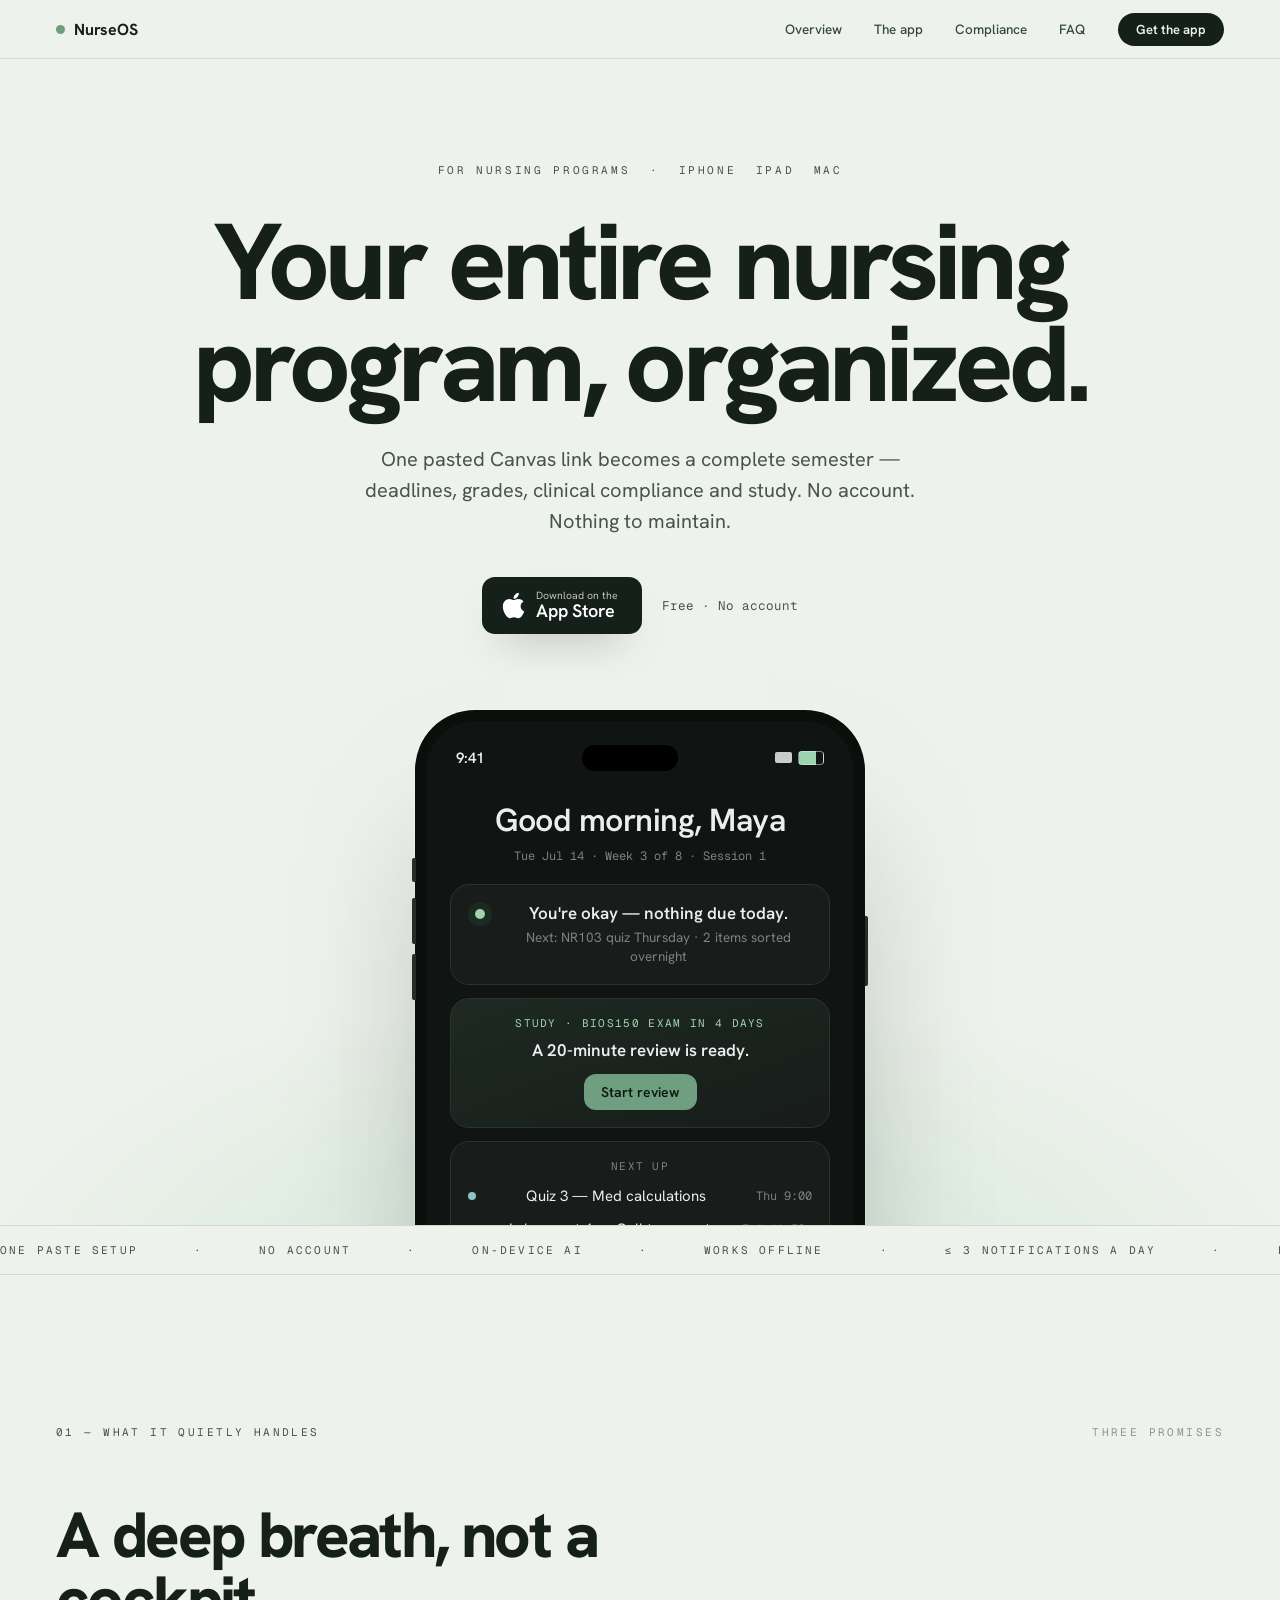
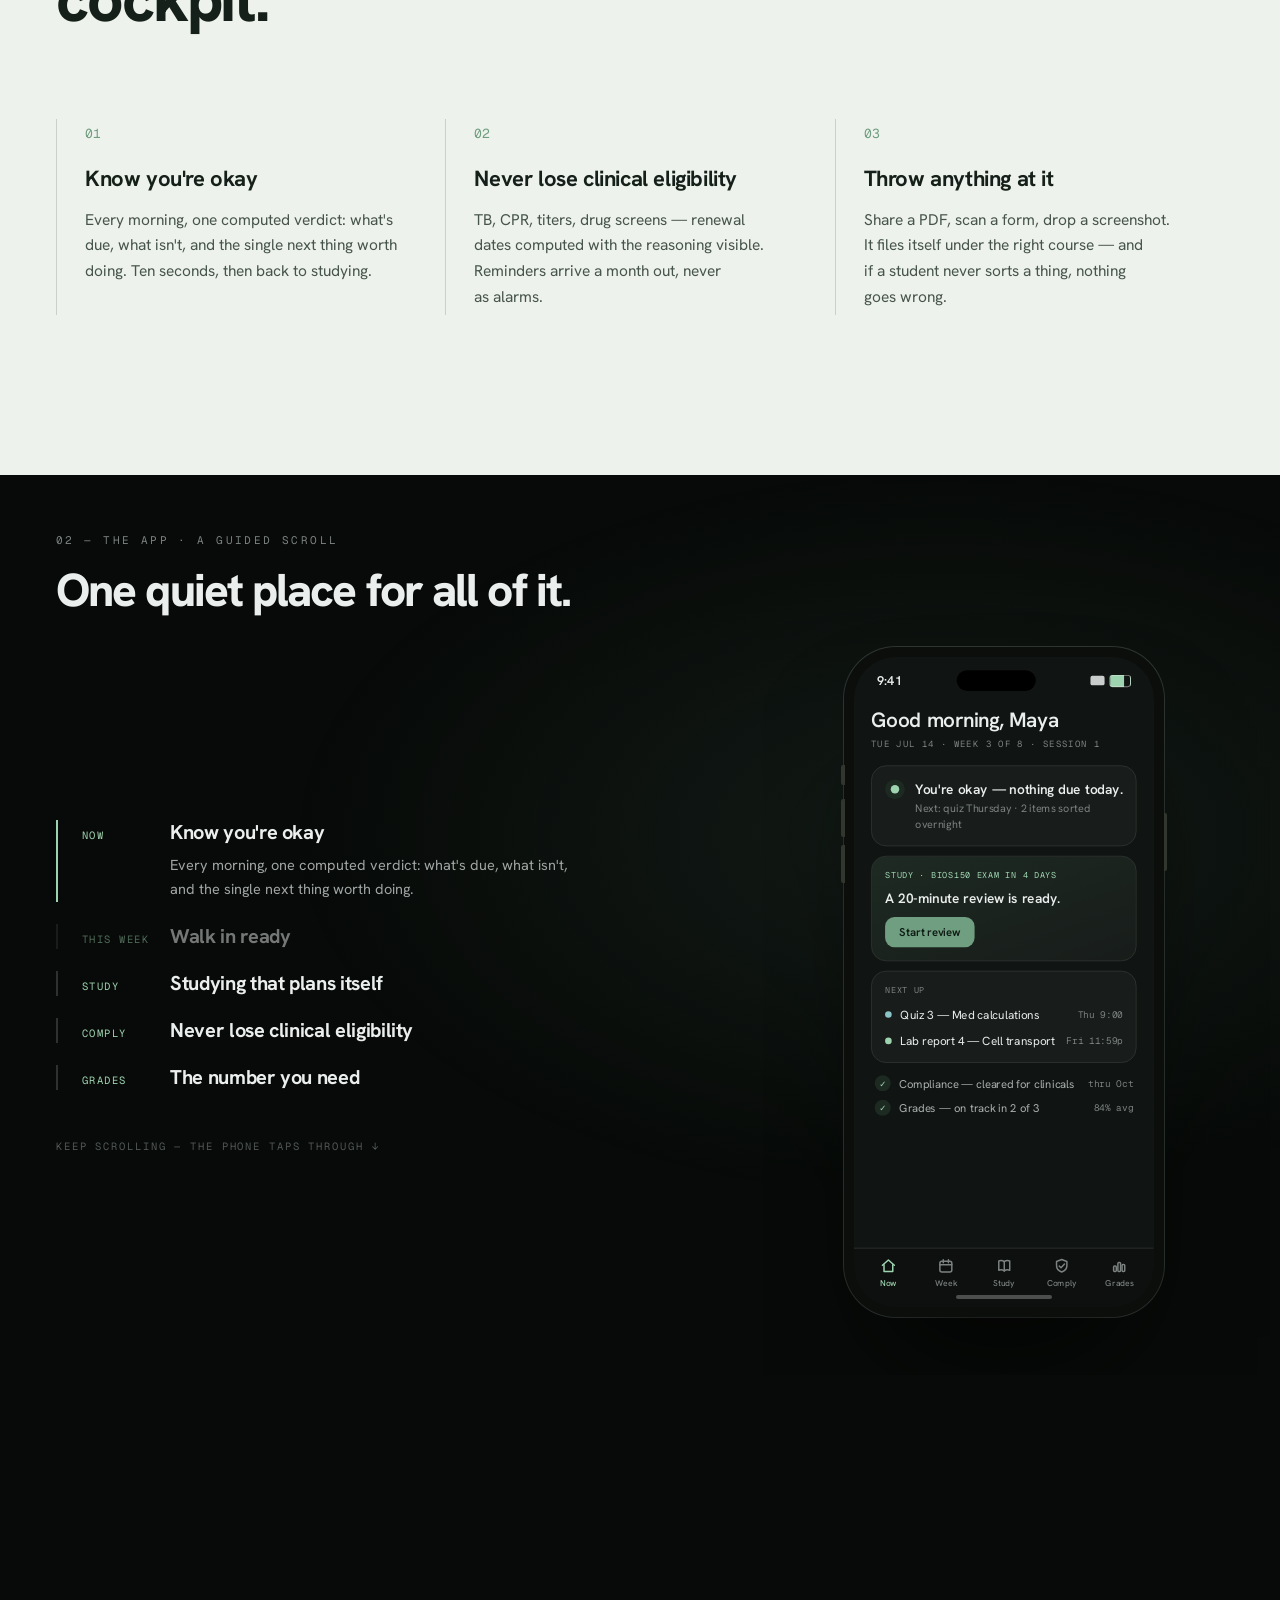
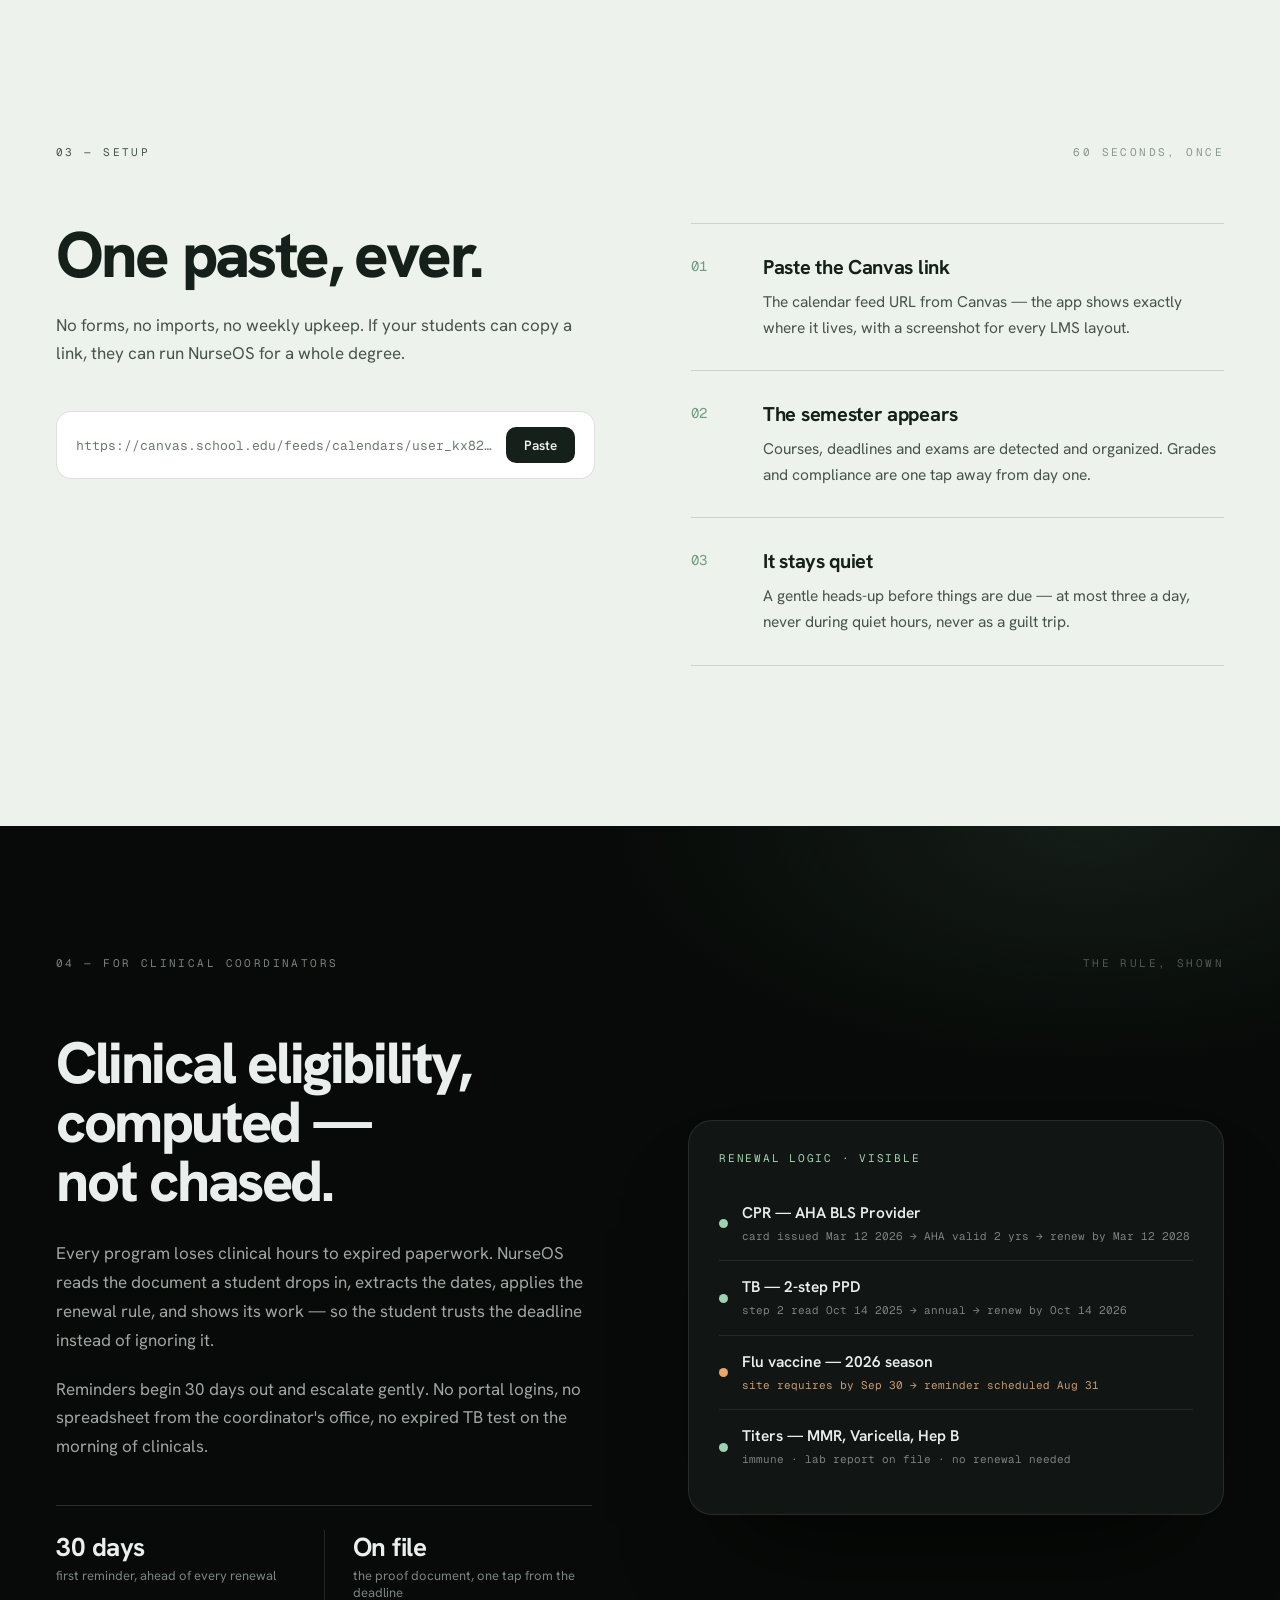
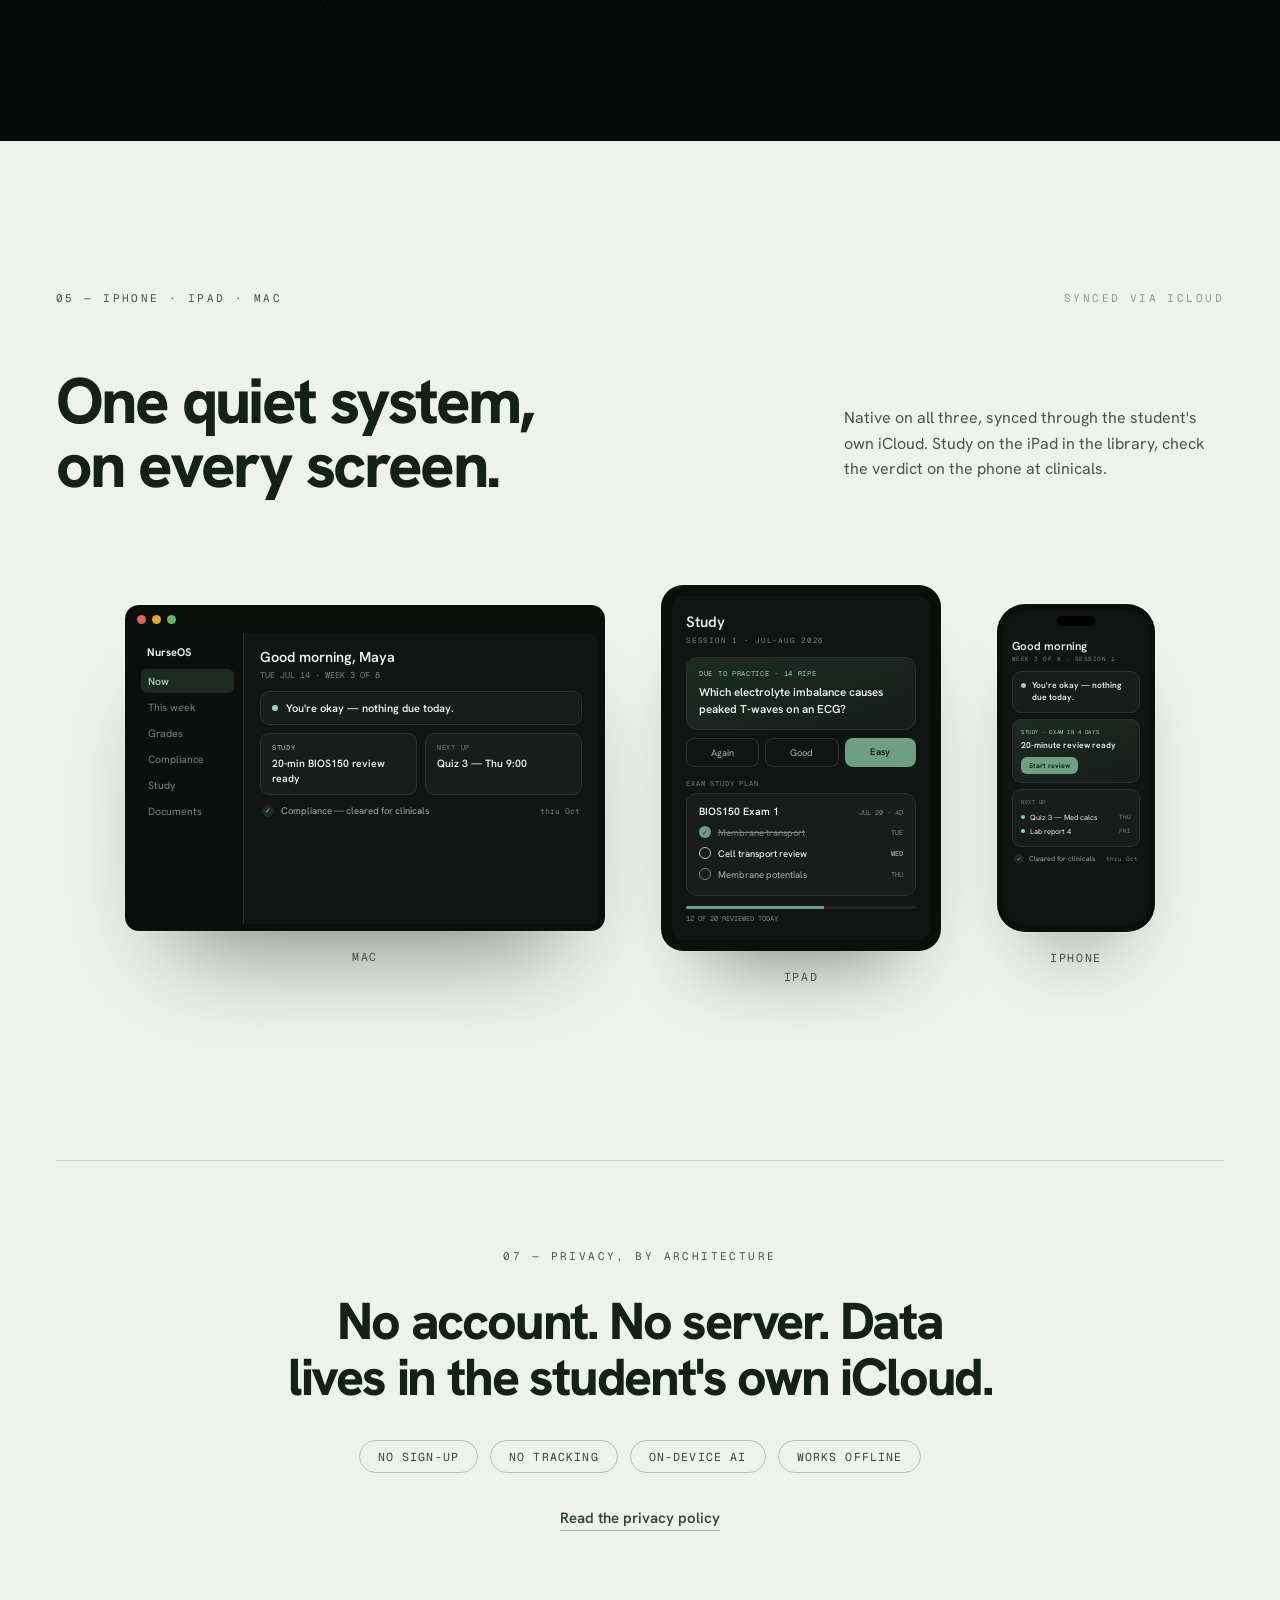
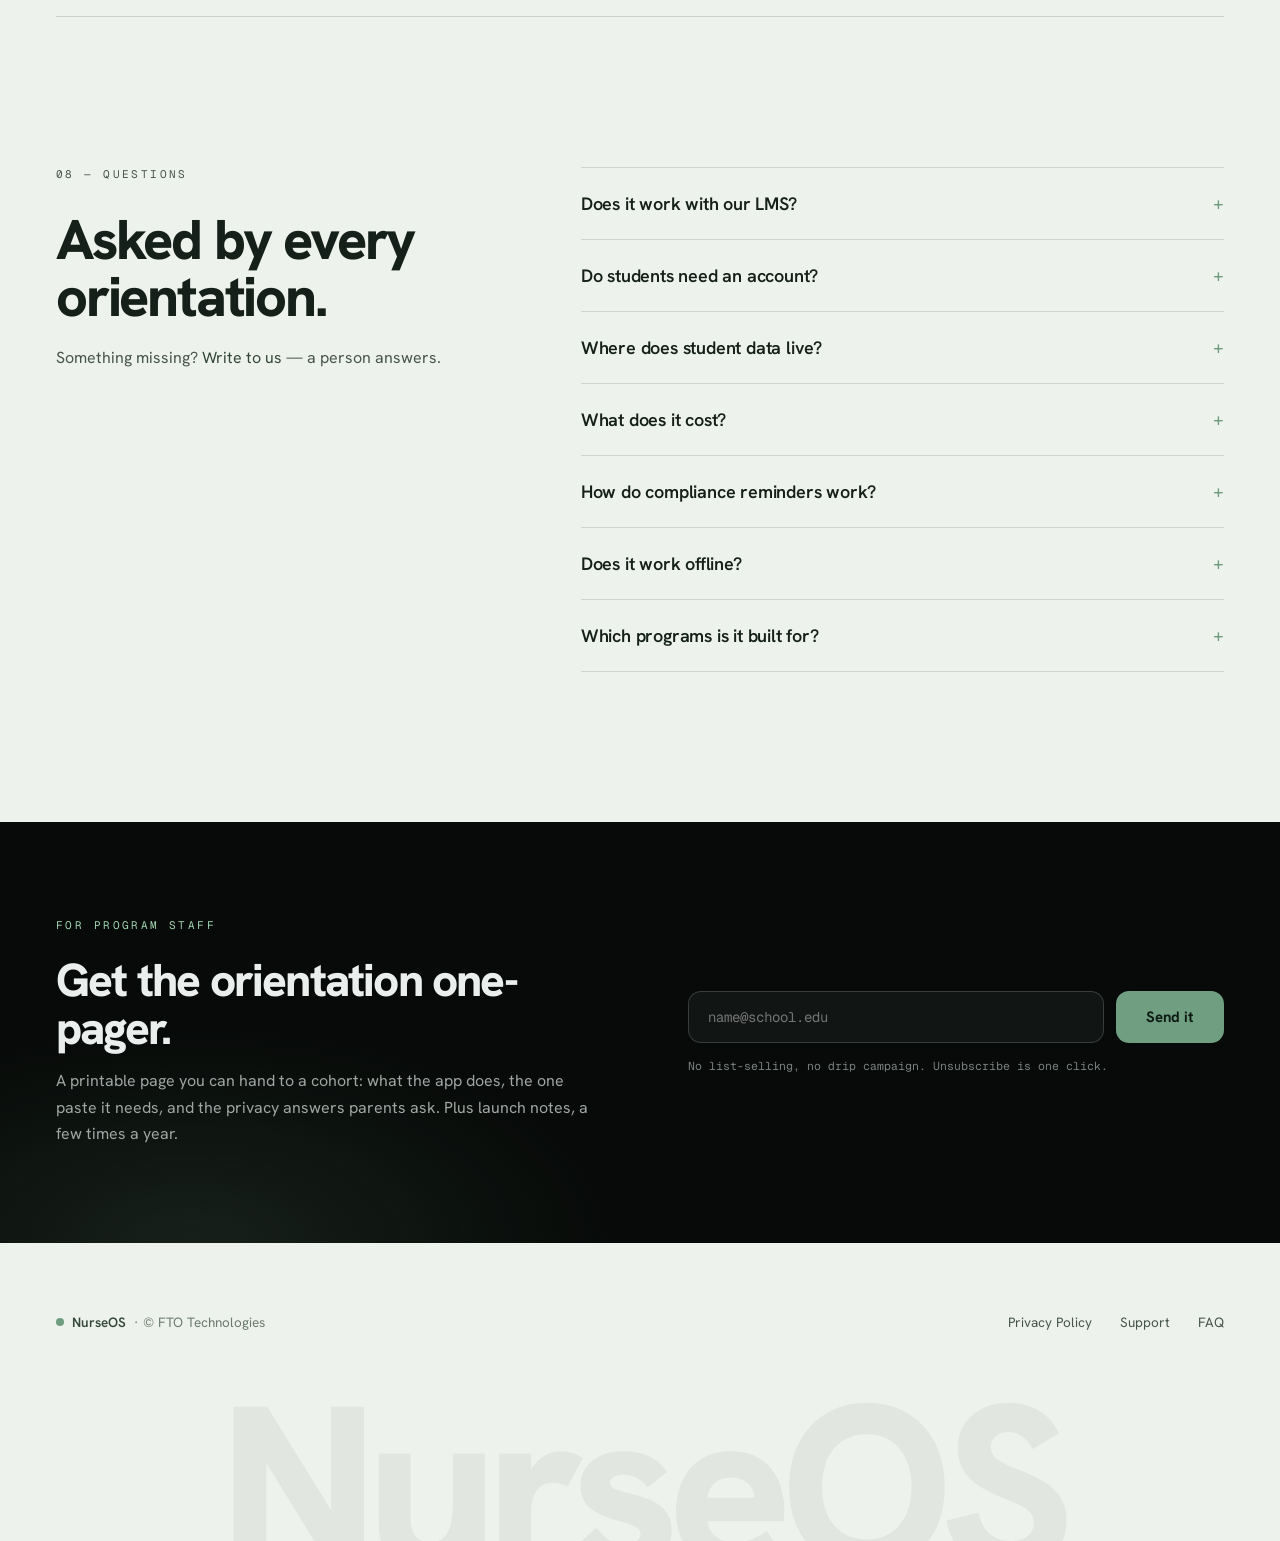
==== commit 591883d0: "Restore 150px section rhythm at devices→privacy seam Co-Authored-By: Claude Fable 5 <noreply@anthrop" ====
--- a/index.html
+++ b/index.html
@@ -595,7 +595,8 @@
 -->
 
 <!-- 07 PRIVACY -->
-<section id="privacy" style="max-width:1360px; margin:0 auto; padding:0 56px 150px;">
+<!-- 26px top pad restores the 150px section rhythm lost when the quotes section was disabled -->
+<section id="privacy" style="max-width:1360px; margin:0 auto; padding:26px 56px 150px;">
   <div style="border-top:1px solid rgba(22,32,26,.16); border-bottom:1px solid rgba(22,32,26,.16); padding:88px 0; text-align:center;">
     <div class="mono" style="font-size:11px; letter-spacing:.22em; color:#46544b; margin-bottom:30px;">07 — PRIVACY, BY ARCHITECTURE</div>
     <p style="font-size:52px; font-weight:800; letter-spacing:-2.2px; line-height:1.08; max-width:860px; margin:0 auto 34px; text-wrap:balance;">No account. No server. Data lives in the student's own iCloud.</p>
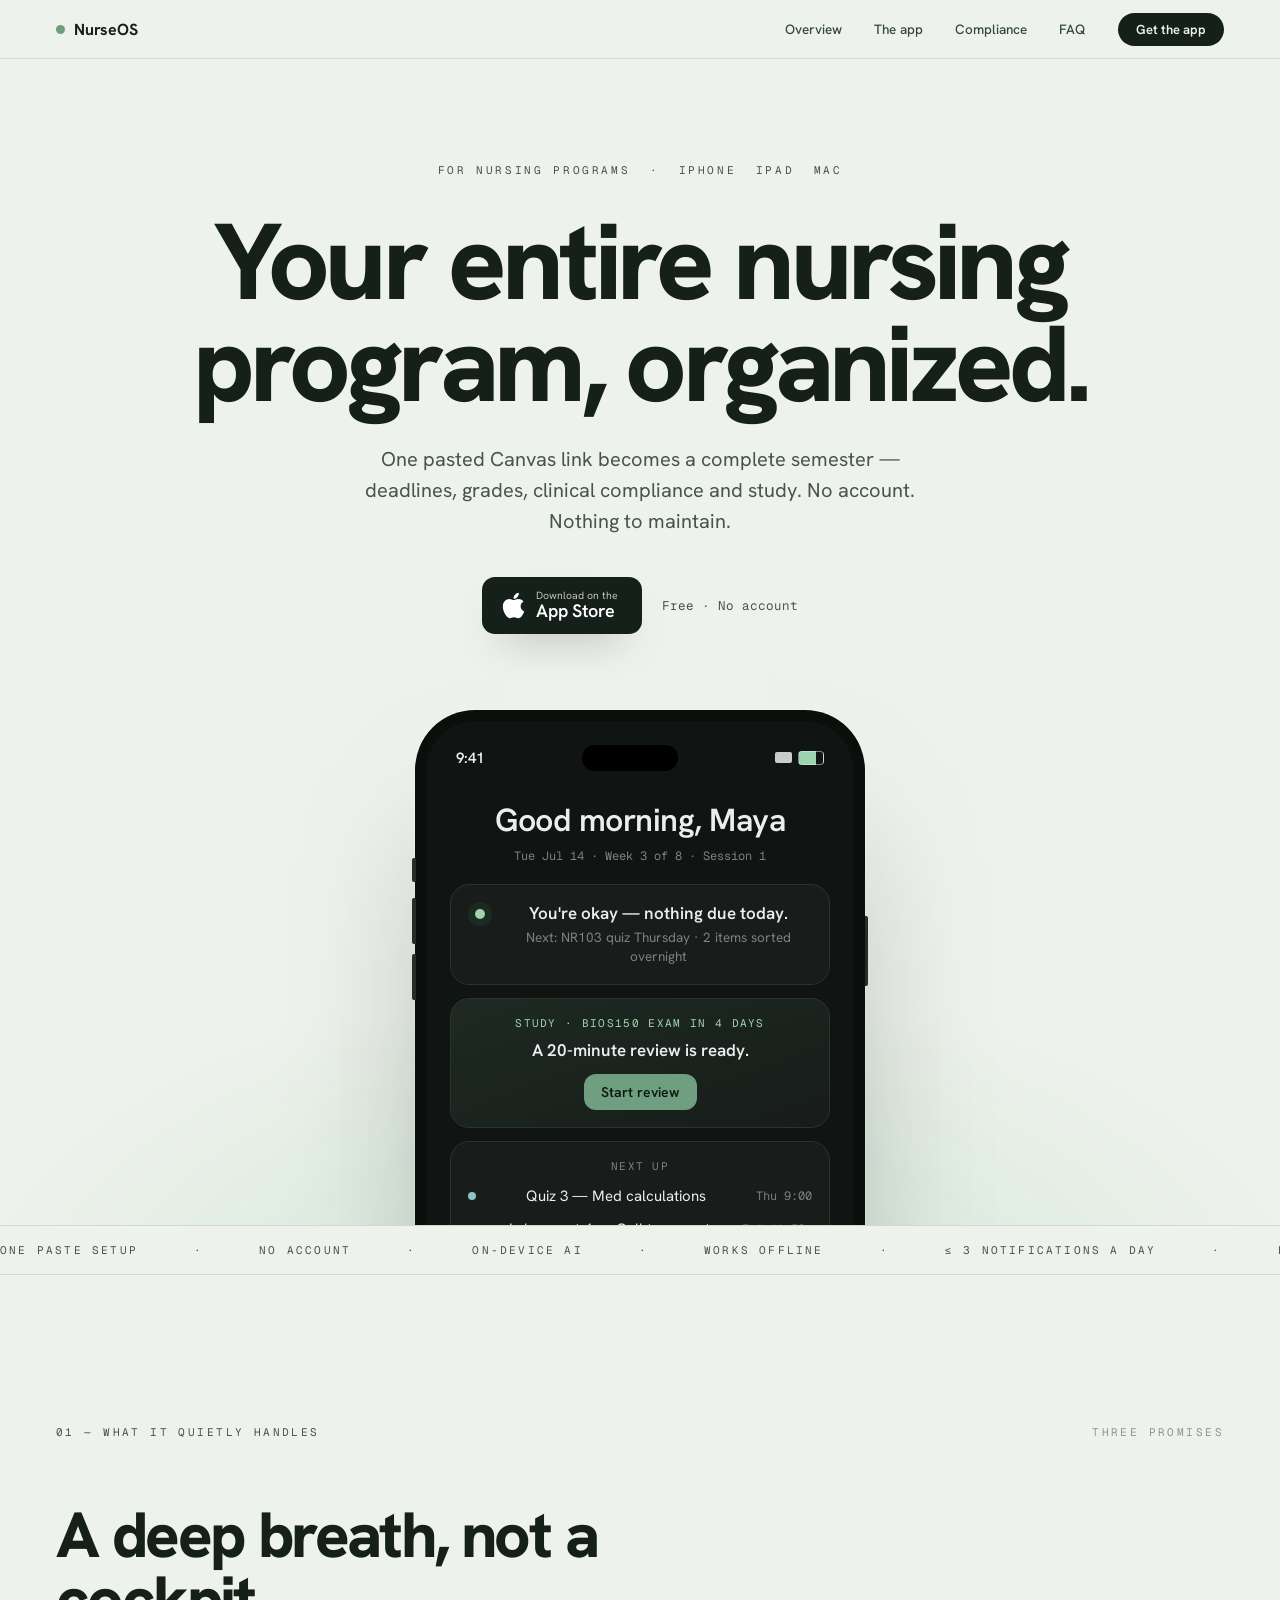
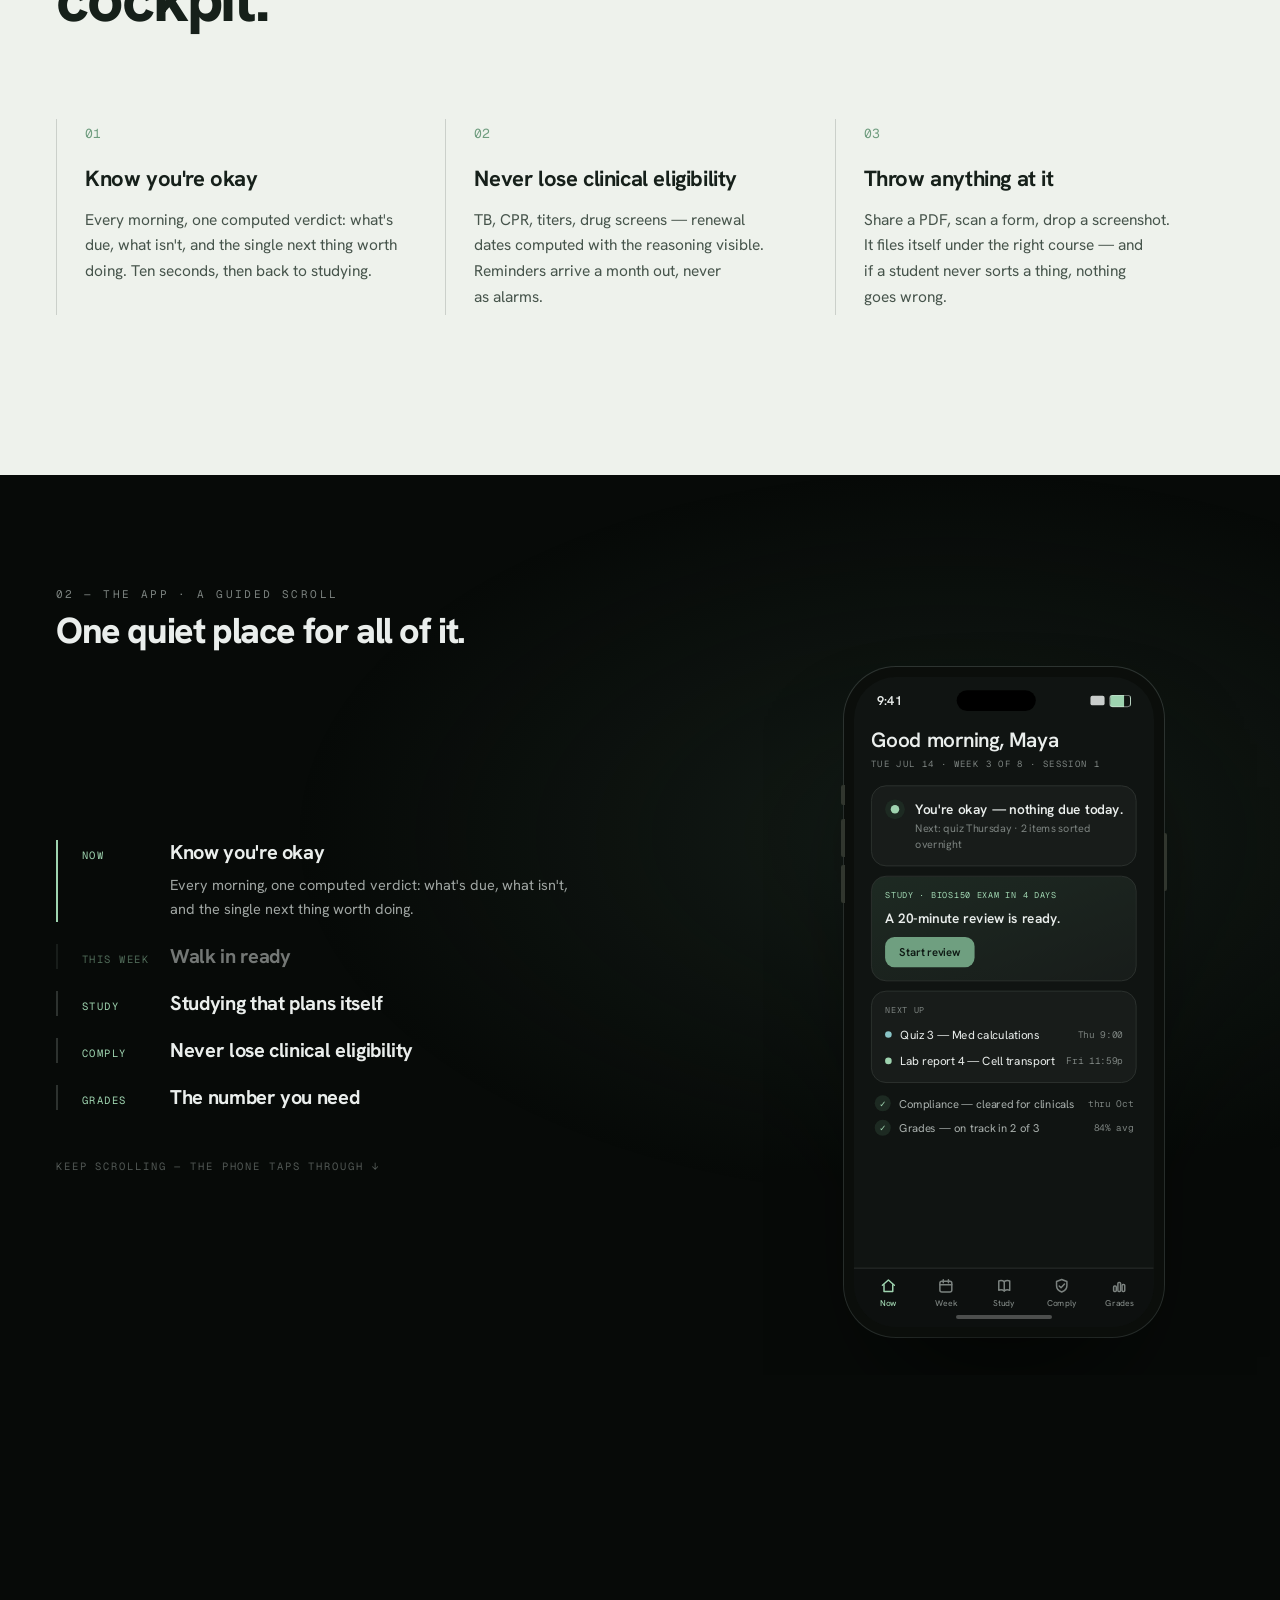
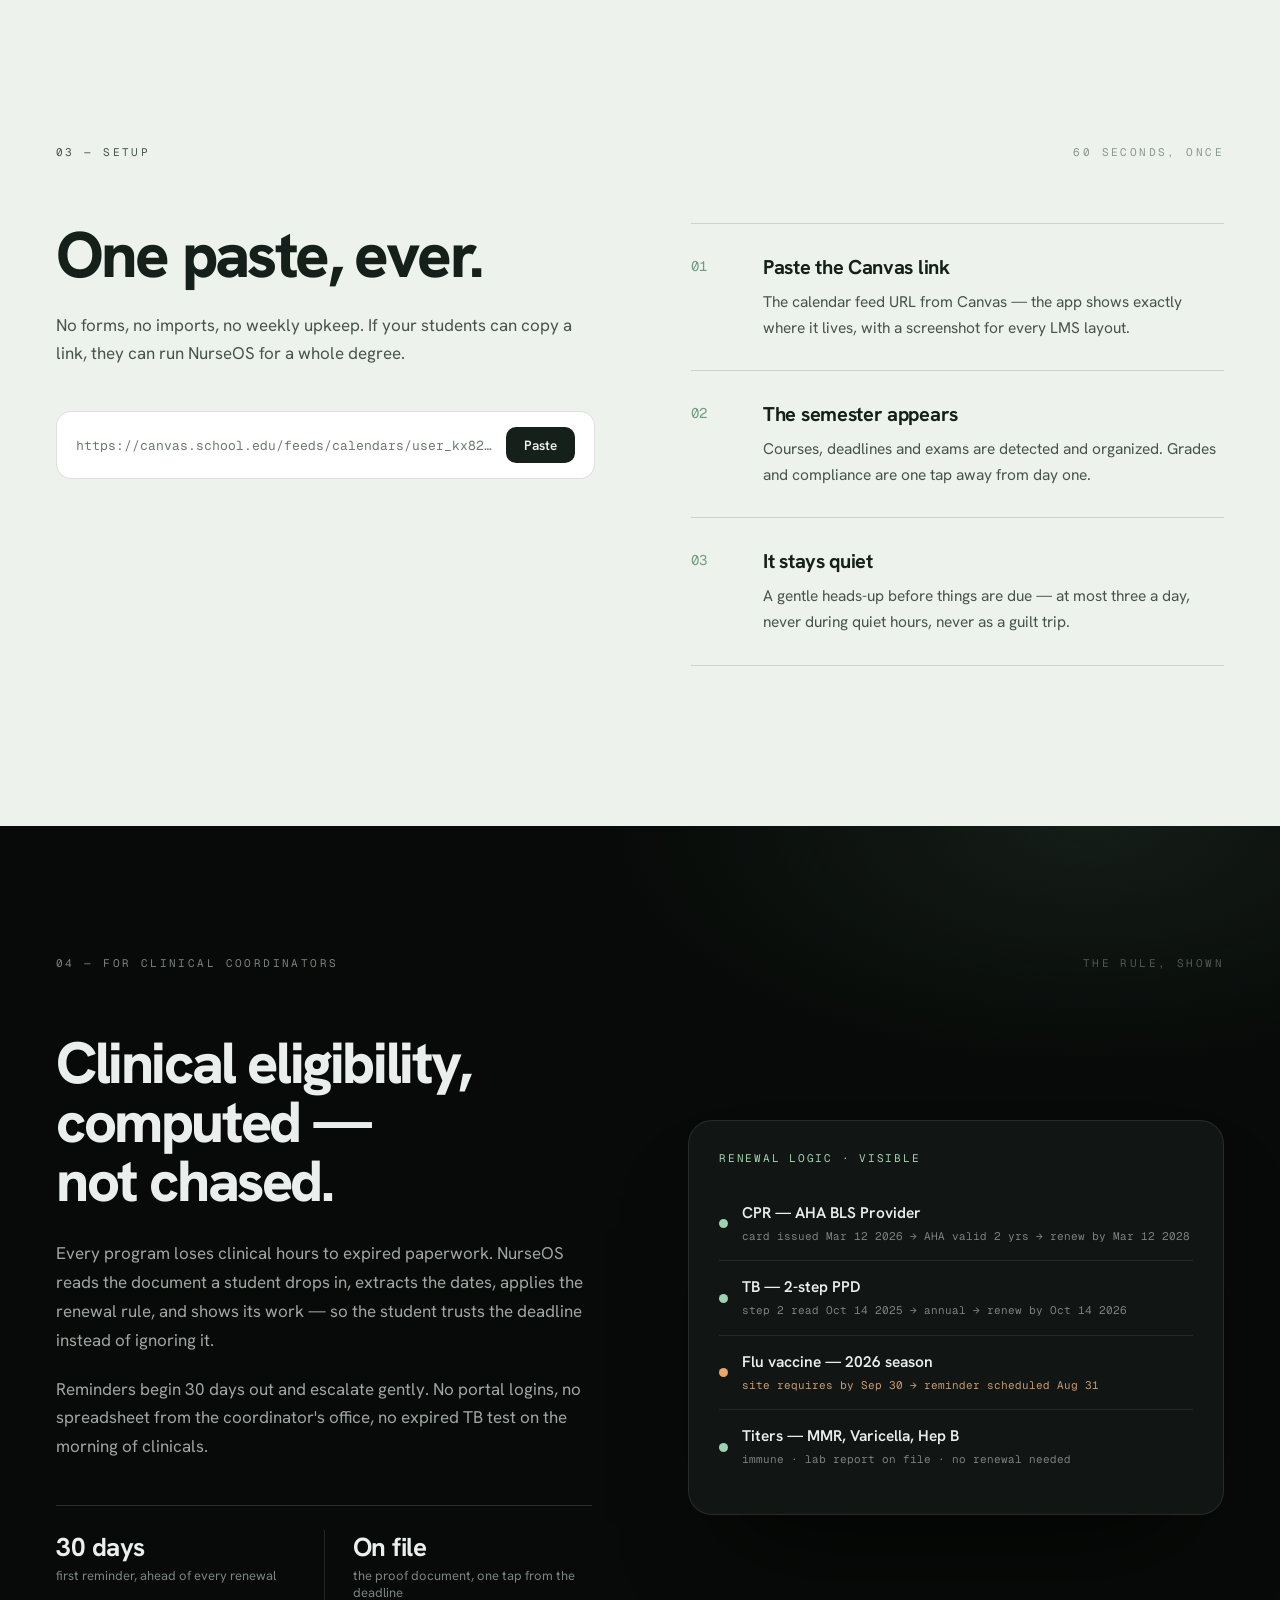
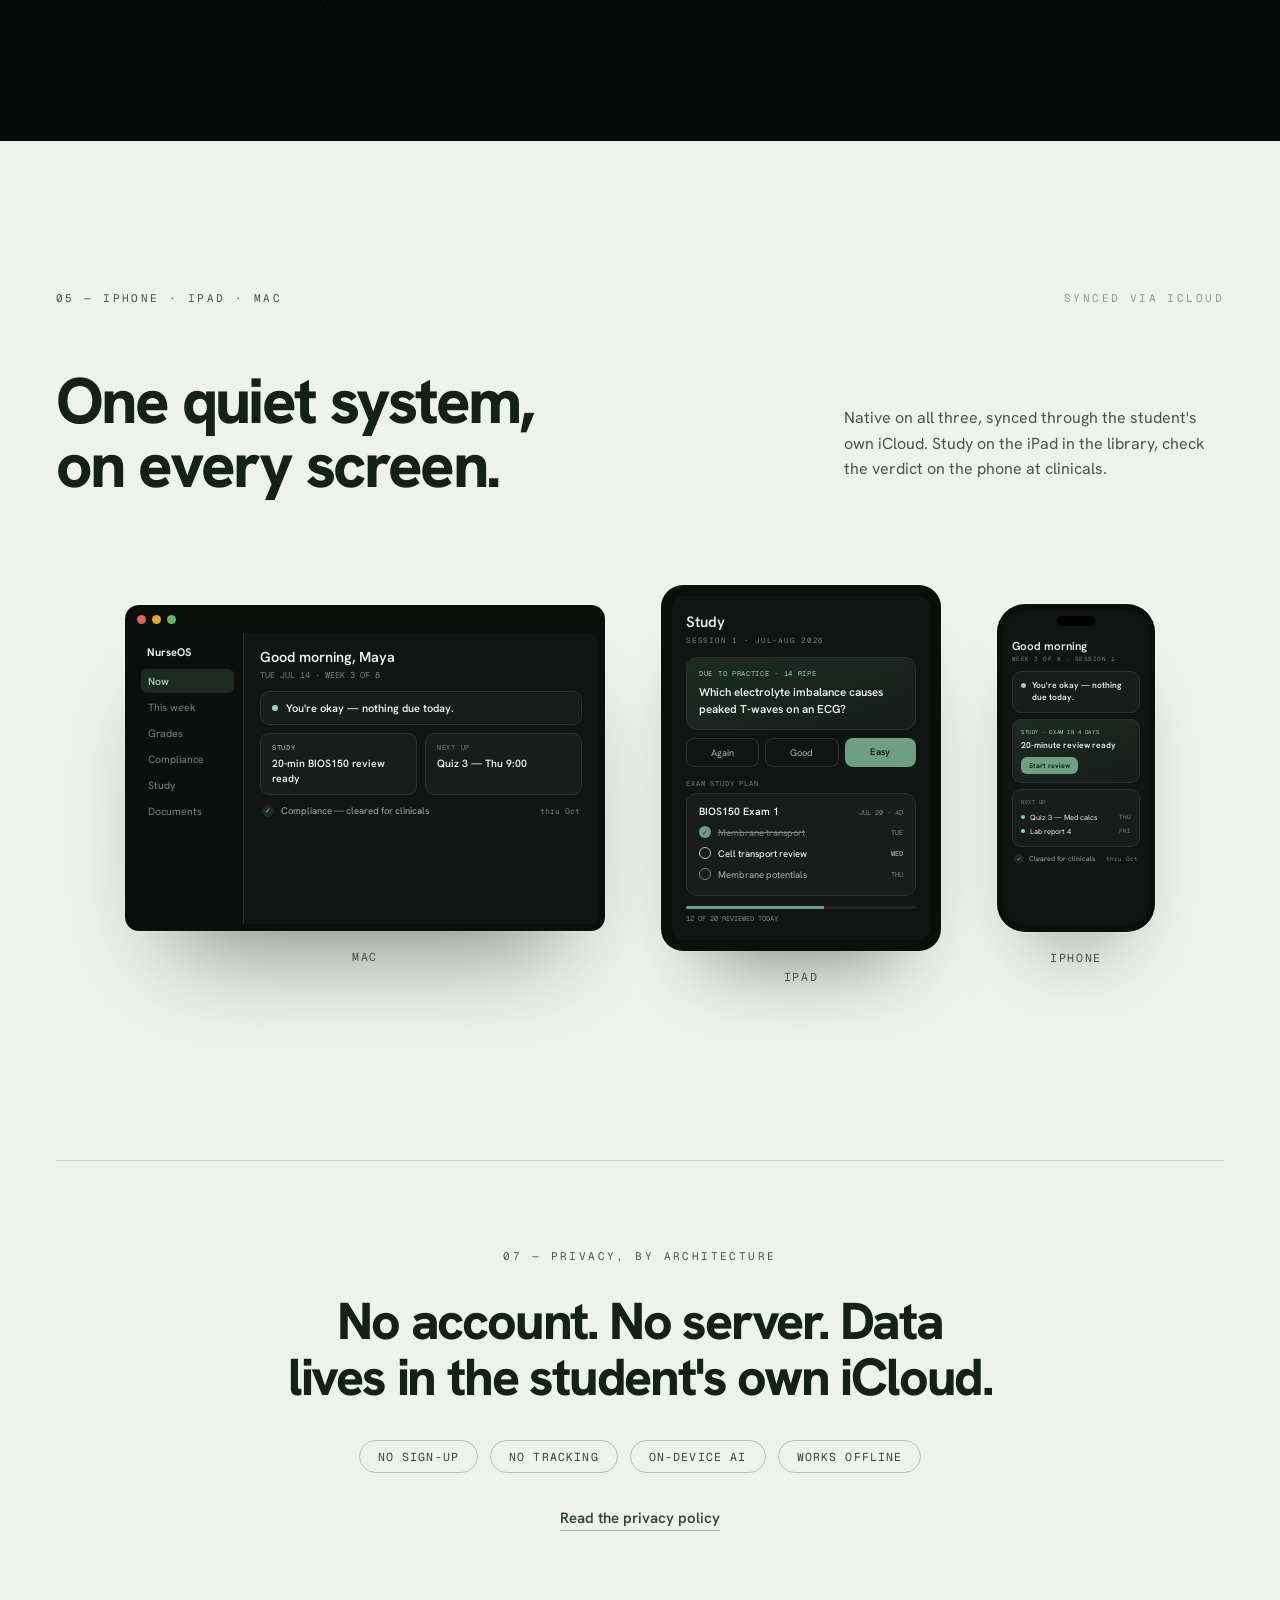
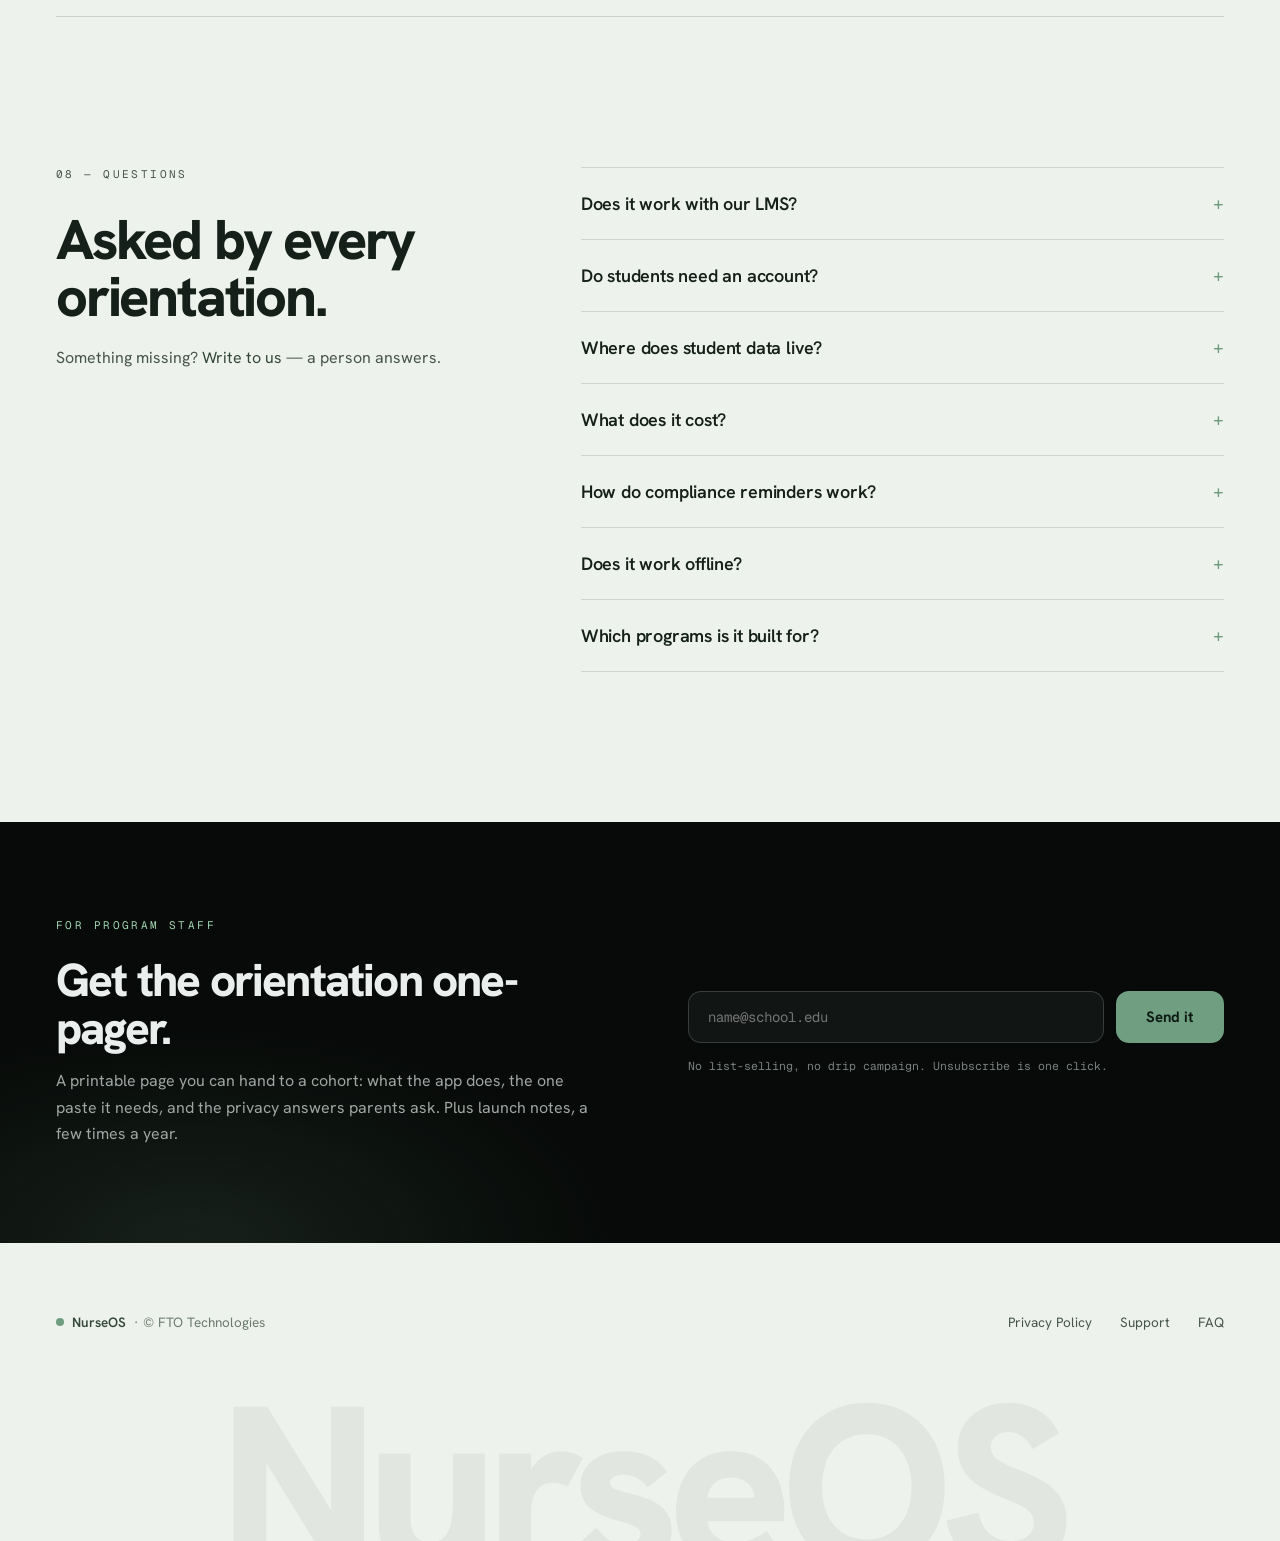
==== commit deb8bd73: "Orientation one-pager (print-first, Letter, embedded QR) + honest email success copy - /one-pager.ht" ====
--- a/index.html
+++ b/index.html
@@ -666,7 +666,7 @@
       </form>
       <div id="email-done">
         <span style="width:24px; height:24px; border-radius:50%; background:oklch(0.27 0.022 158); color:oklch(0.82 0.075 155); display:flex; align-items:center; justify-content:center; font-size:13px;">✓</span>
-        <span style="font-size:15.5px;">On its way. Check your inbox in a minute.</span>
+        <span style="font-size:15.5px;">Got it — it'll land in your inbox soon.</span>
       </div>
       <p class="mono" style="font-size:11.5px; color:oklch(0.6 0.009 165); margin:15px 0 0;">No list-selling, no drip campaign. Unsubscribe is one click.</p>
     </div>
--- a/style.css
+++ b/style.css
@@ -36,6 +36,18 @@
 .tour-cap.active .cap-inner { border-left-color: oklch(0.82 0.075 155); opacity: 1; }
 .tour-cap .capB { display: none; margin: 8px 0 2px; font-size: 14.5px; line-height: 1.6; color: oklch(0.72 0.009 165); max-width: 400px; text-wrap: pretty; }
 .tour-cap.active .capB { display: block; }
+
+/* The sticky stage centers in 100vh, but the translucent nav overlays the top
+   58px — pad it out so the section head never sits flush against the nav, and
+   rebalance the leftover space slightly toward the bottom. */
+#screens > div { padding-top: 74px; box-sizing: border-box; }
+/* Shorter desktop viewports: tighten the head so the phone + captions keep
+   comfortable margins instead of cramming the eyebrow into the nav. */
+@media (min-width: 1080px) and (max-height: 900px) {
+  .tour-head { margin-bottom: 18px !important; }
+  .tour-head > div { margin-bottom: 12px !important; }
+  .tour-head h2 { font-size: 36px !important; letter-spacing: -1.4px !important; }
+}
 
 #tourphone { --k: 1; --pct: 100%; }
 .scr {
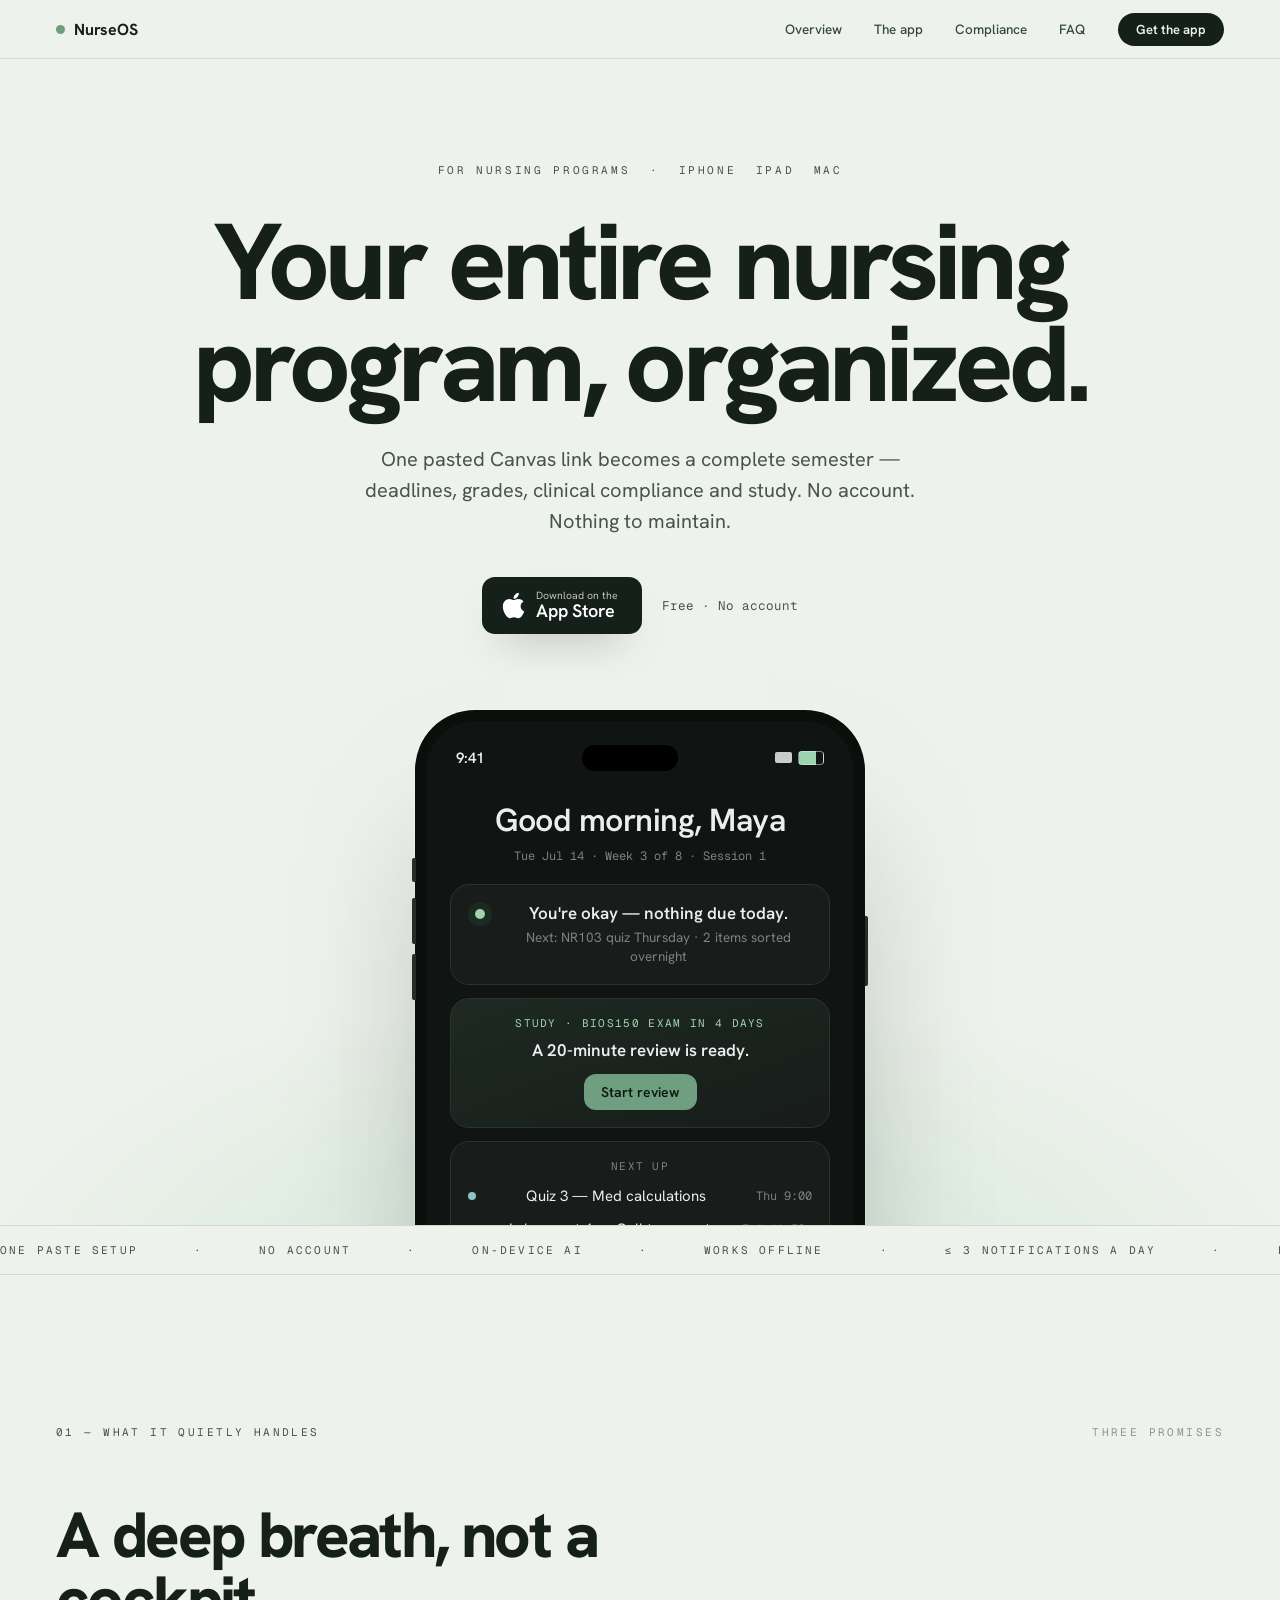
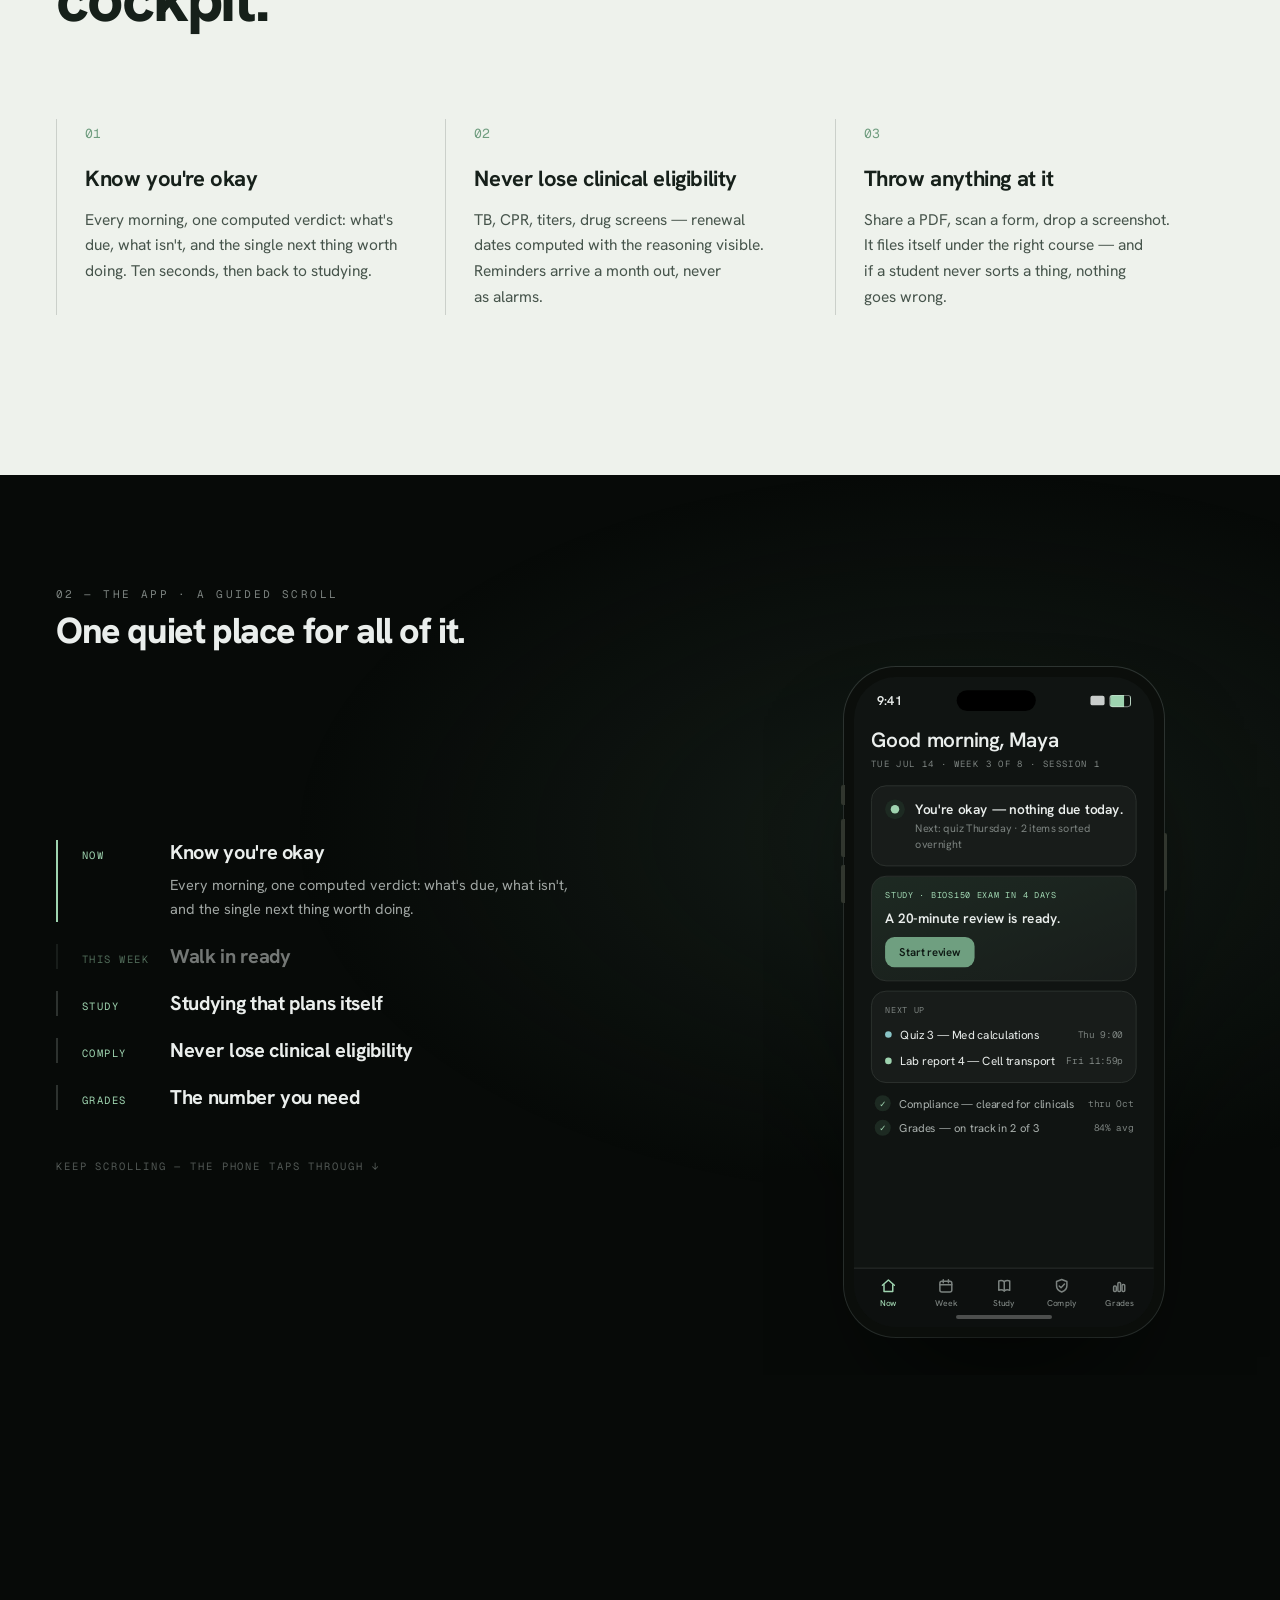
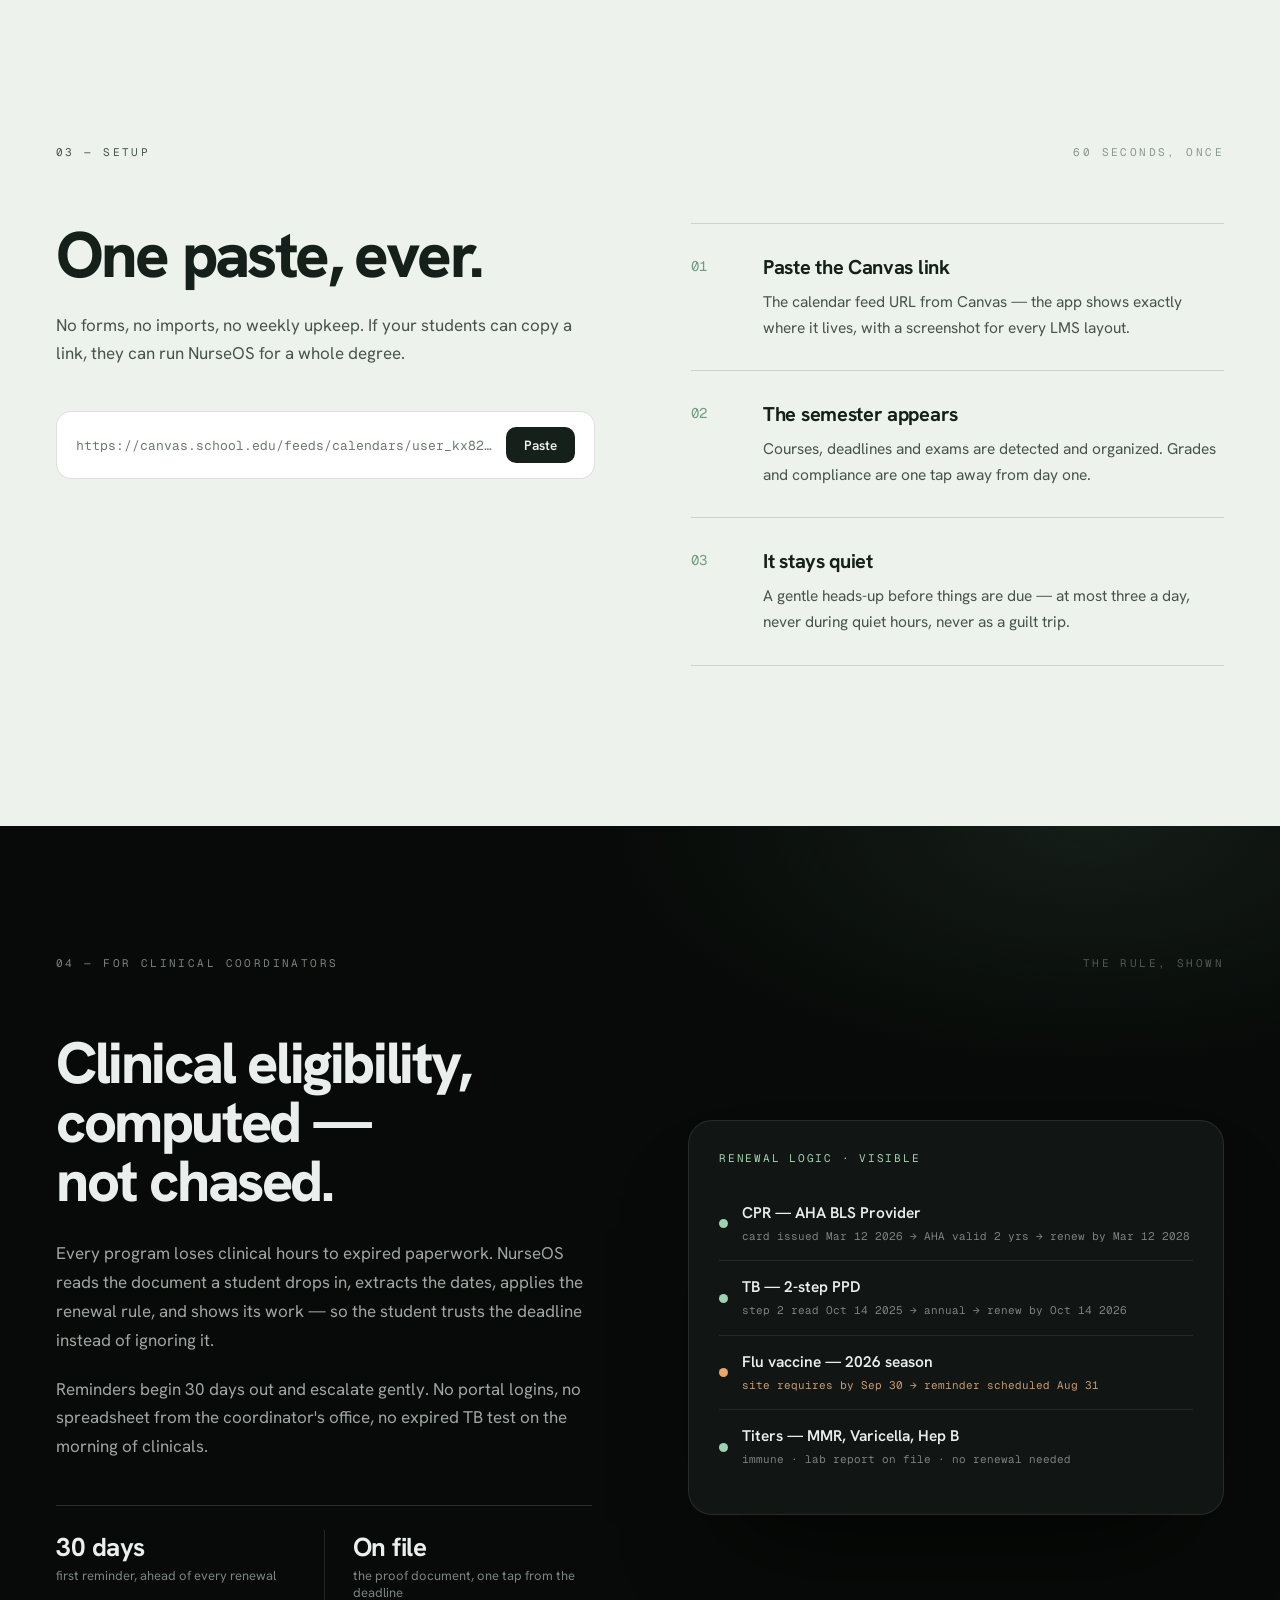
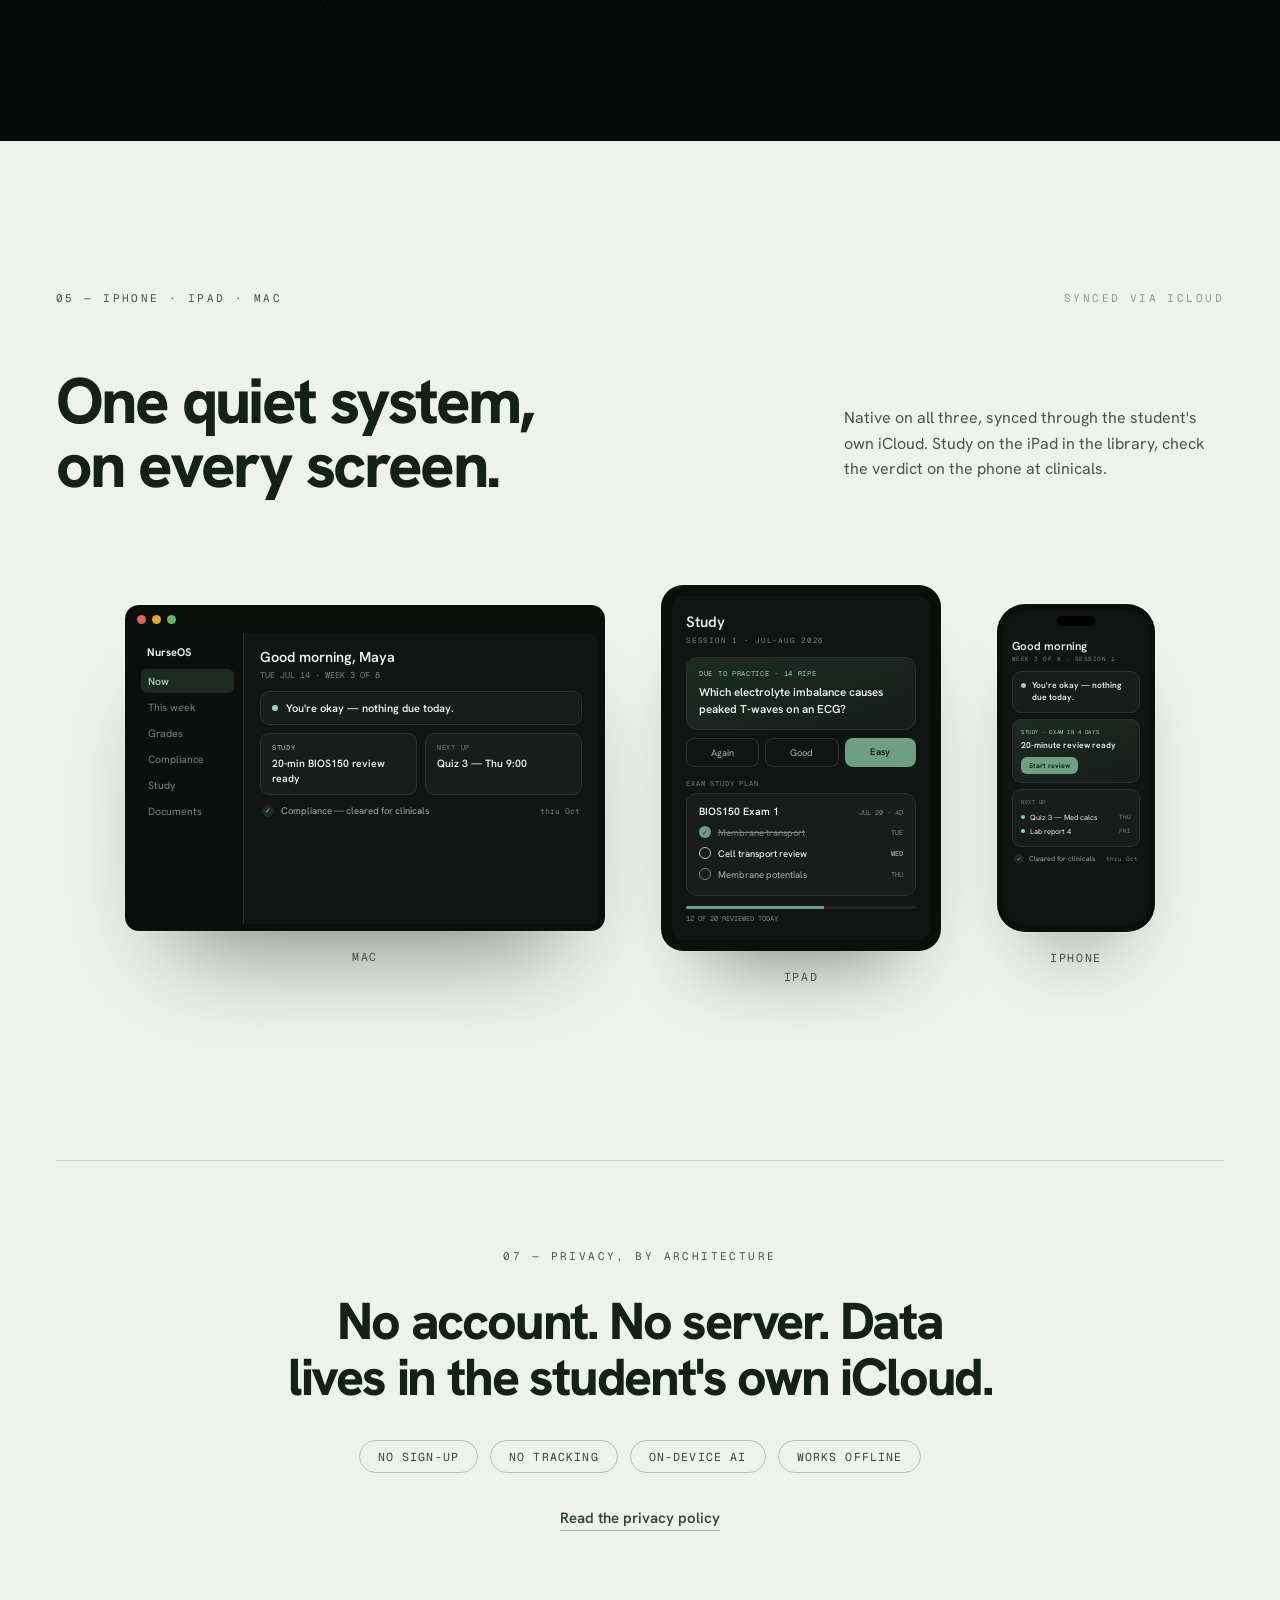
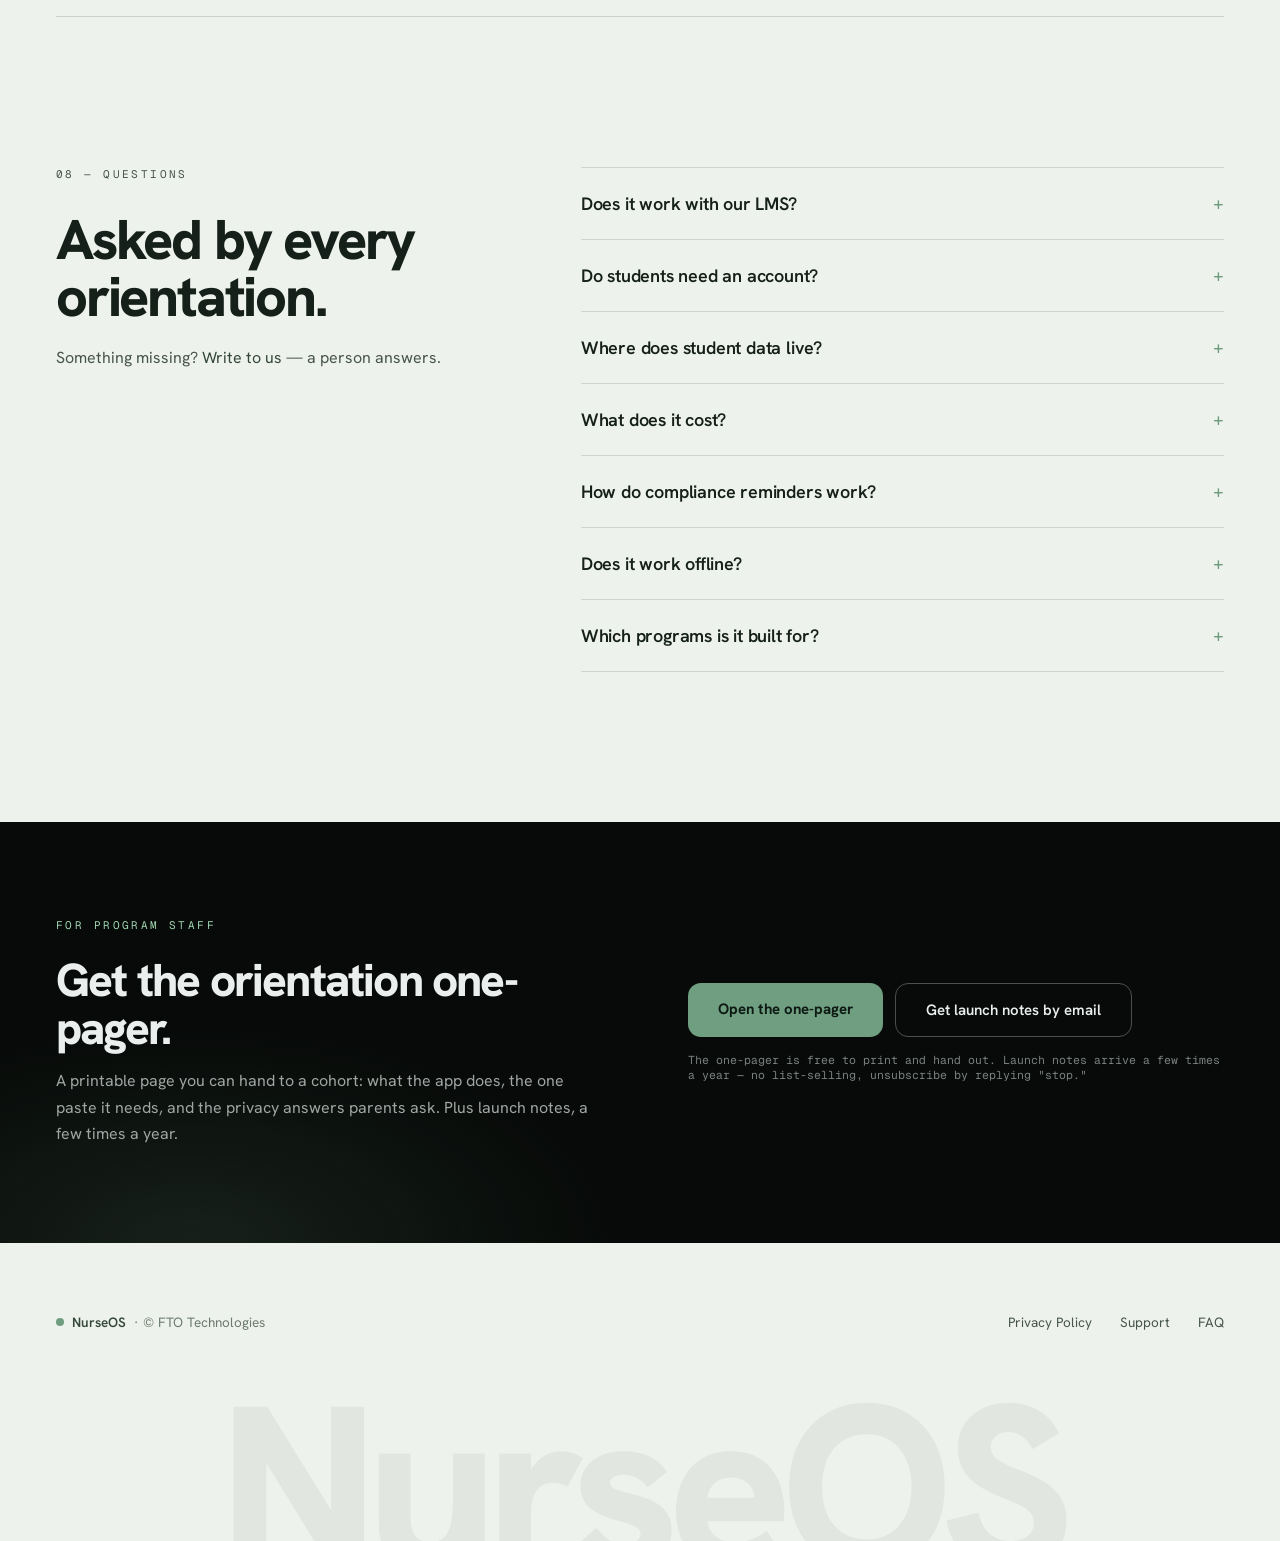
==== commit b0f1c75d: "Email capture: replace broken FormSubmit relay with direct one-pager link + mailto FormSubmit's acti" ====
--- a/index.html
+++ b/index.html
@@ -660,15 +660,11 @@
       <p style="font-size:16px; line-height:1.65; color:oklch(0.72 0.009 165); margin:0; text-wrap:pretty;">A printable page you can hand to a cohort: what the app does, the one paste it needs, and the privacy answers parents ask. Plus launch notes, a few times a year.</p>
     </div>
     <div id="email-wrap">
-      <form id="email-form" style="display:flex; gap:12px;">
-        <input class="email-input" id="email-input" type="email" required placeholder="name@school.edu" aria-label="Email address">
-        <button class="email-send" type="submit">Send it</button>
-      </form>
-      <div id="email-done">
-        <span style="width:24px; height:24px; border-radius:50%; background:oklch(0.27 0.022 158); color:oklch(0.82 0.075 155); display:flex; align-items:center; justify-content:center; font-size:13px;">✓</span>
-        <span style="font-size:15.5px;">Got it — it'll land in your inbox soon.</span>
-      </div>
-      <p class="mono" style="font-size:11.5px; color:oklch(0.6 0.009 165); margin:15px 0 0;">No list-selling, no drip campaign. Unsubscribe is one click.</p>
+      <div style="display:flex; gap:12px; flex-wrap:wrap;">
+        <a href="one-pager.html" style="background:oklch(0.66 0.07 155); color:oklch(0.2 0.02 160); border-radius:13px; padding:16px 30px; font-size:15px; font-weight:700; white-space:nowrap;">Open the one-pager</a>
+        <a href="mailto:ftotechnologies@gmail.com?subject=NurseOS%20launch%20notes&body=Add%20me%20to%20the%20launch-notes%20list.%20%28Just%20send%20this%20as-is.%29" style="border:1px solid oklch(0.945 0.005 165 / .3); color:oklch(0.945 0.005 165); border-radius:13px; padding:16px 30px; font-size:15px; font-weight:600; white-space:nowrap;">Get launch notes by email</a>
+      </div>
+      <p class="mono" style="font-size:11.5px; color:oklch(0.6 0.009 165); margin:15px 0 0;">The one-pager is free to print and hand out. Launch notes arrive a few times a year — no list-selling, unsubscribe by replying "stop."</p>
     </div>
   </div>
 </section>
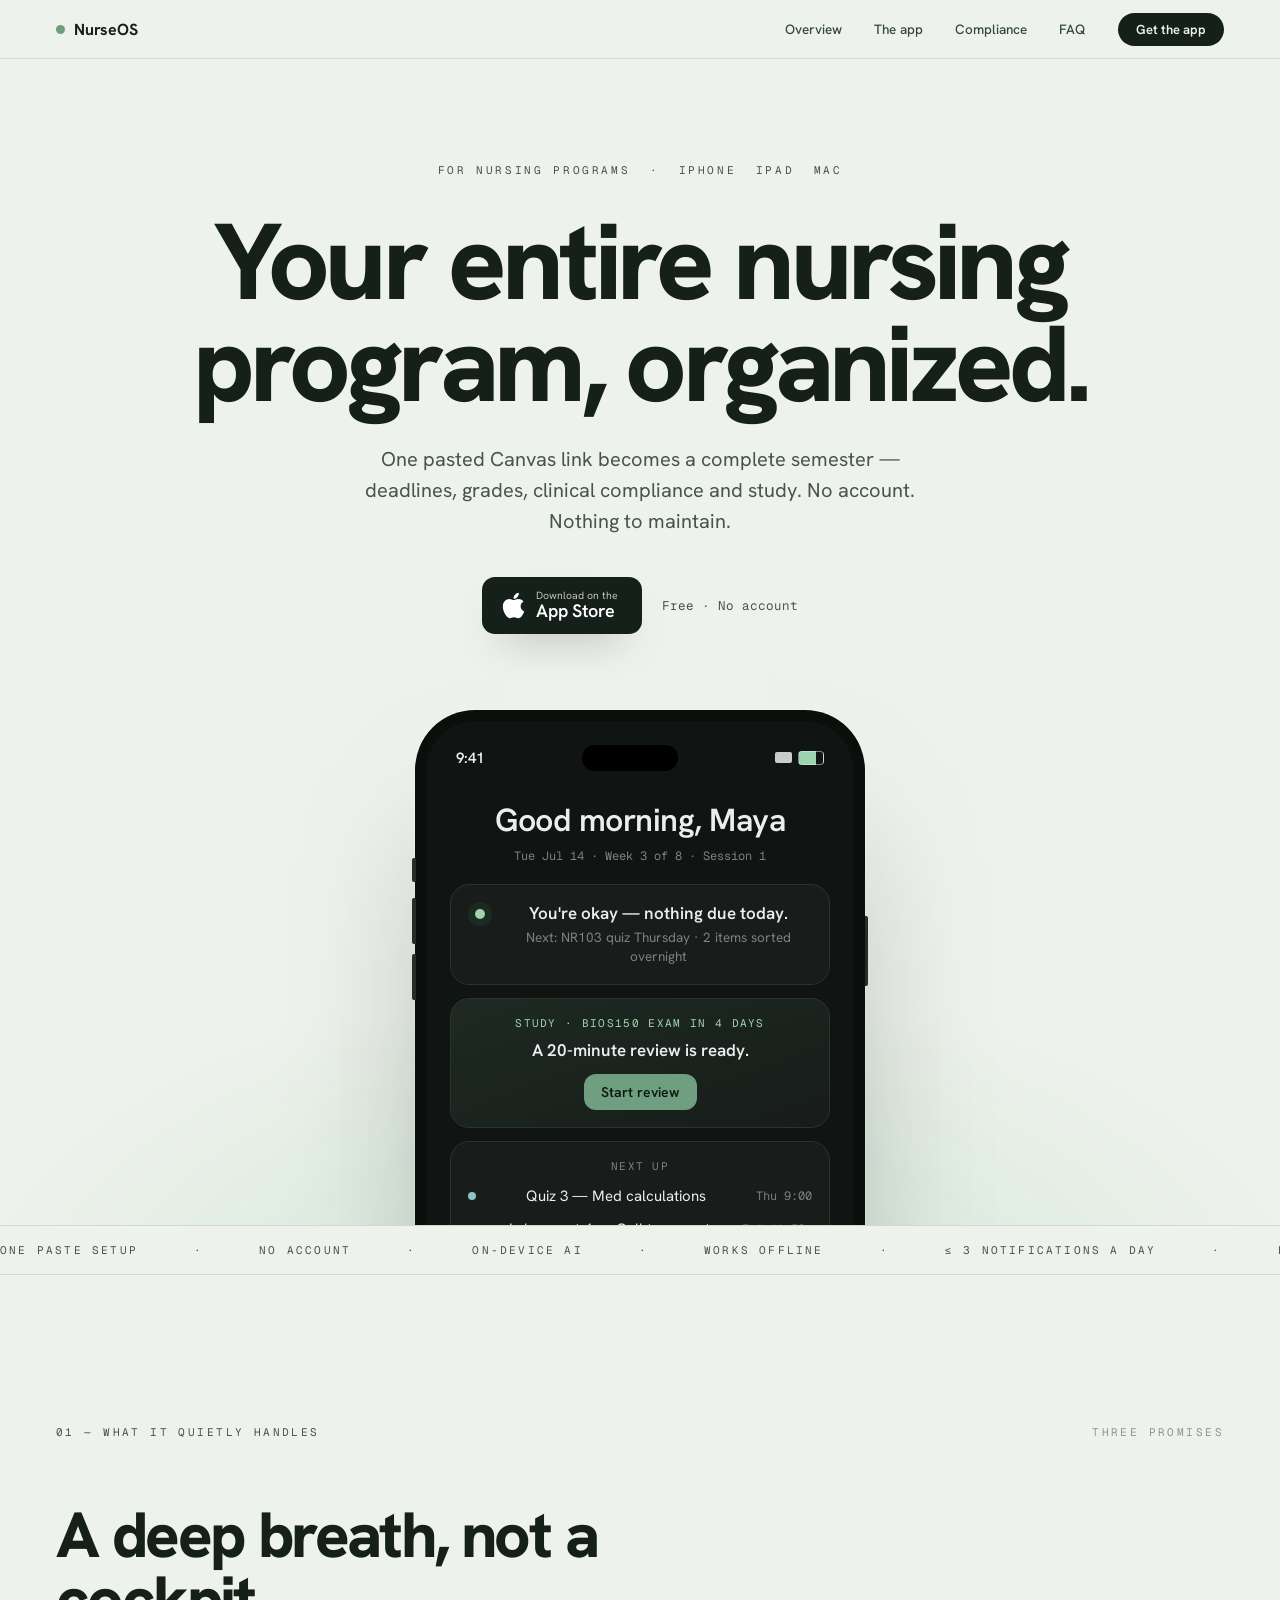
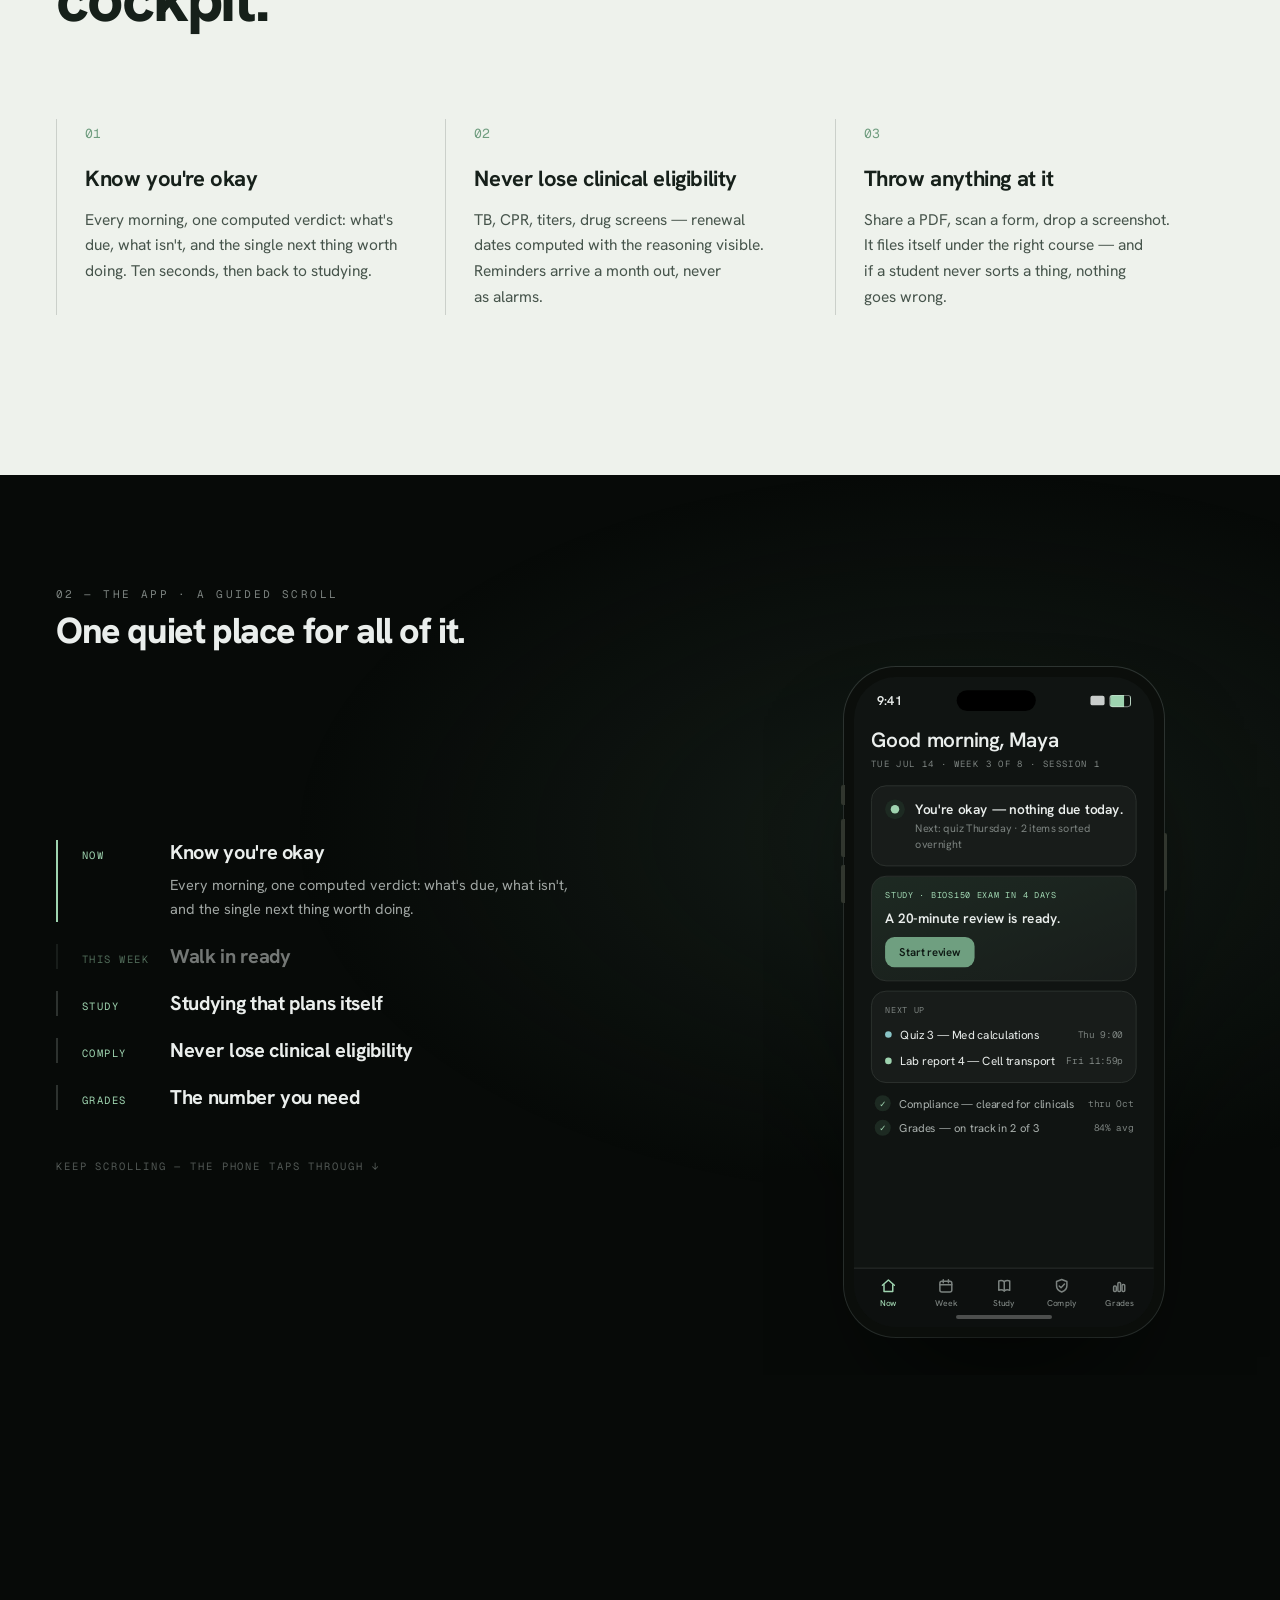
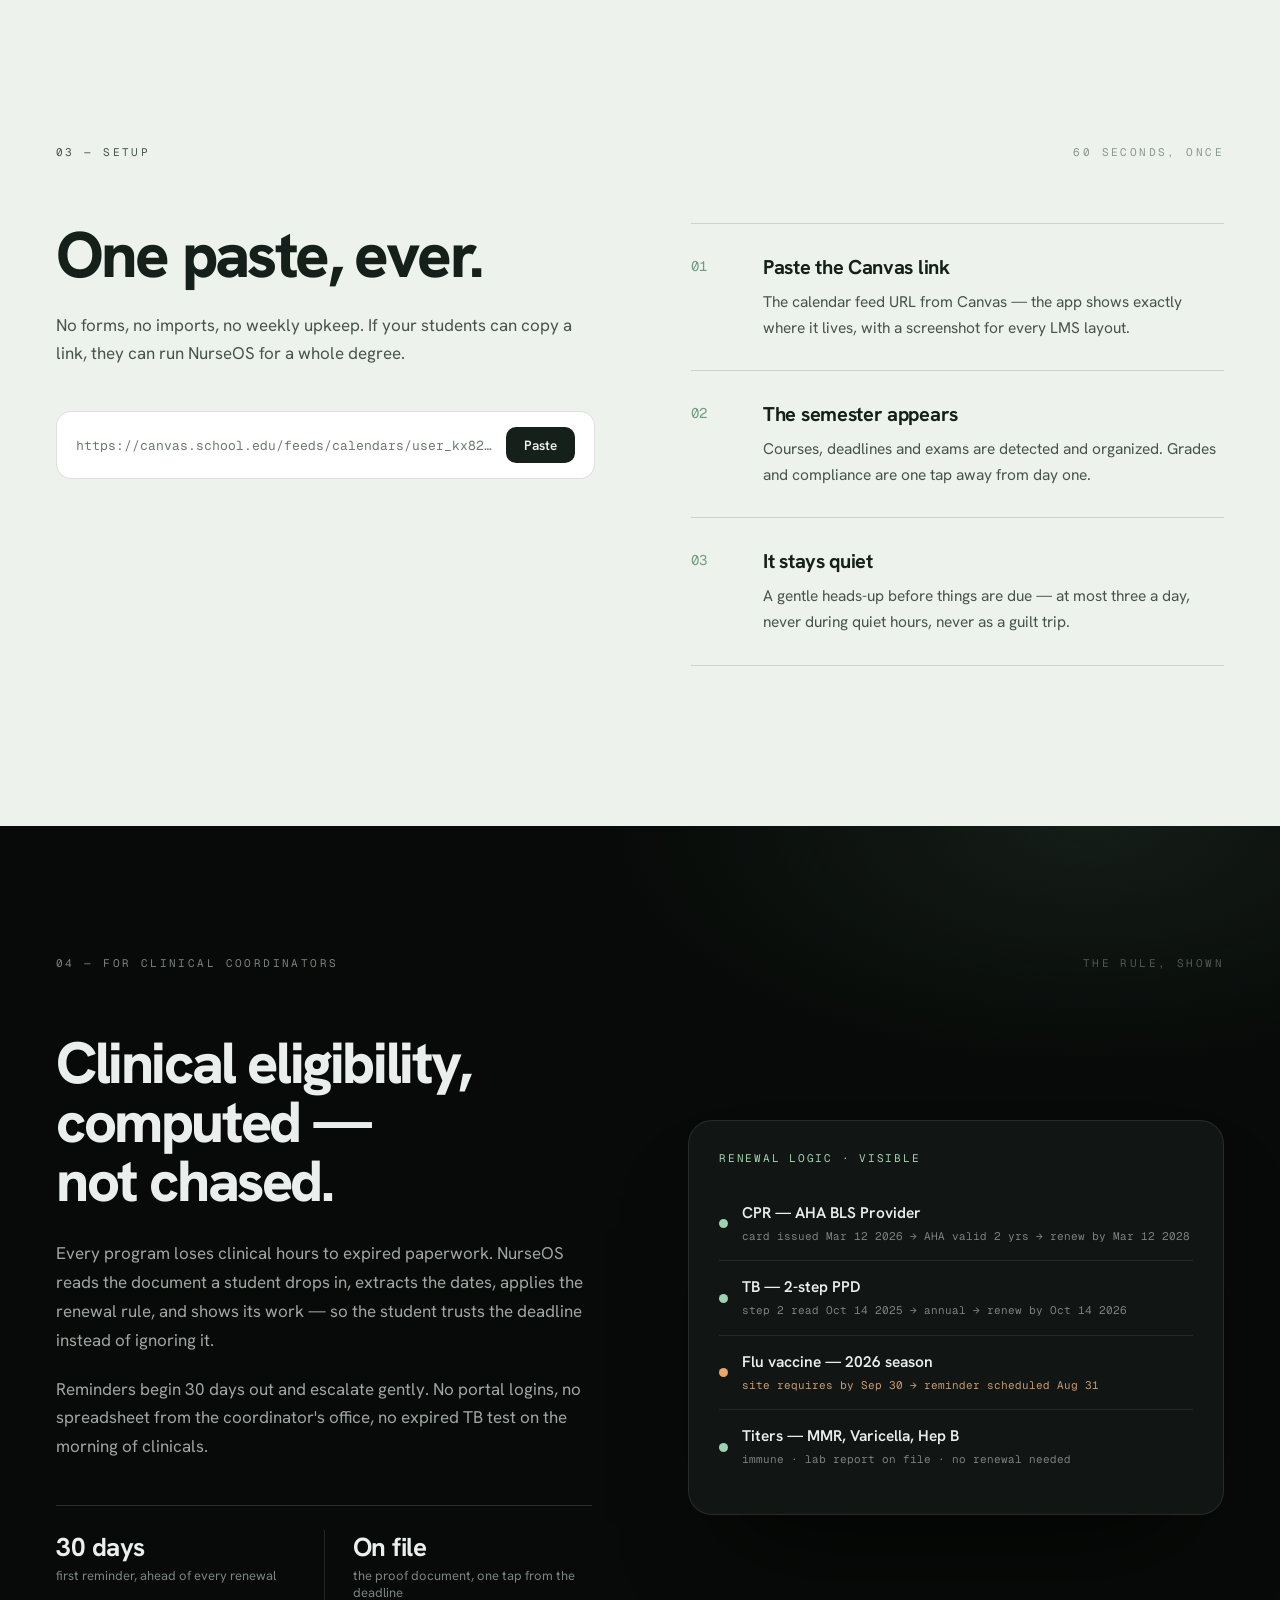
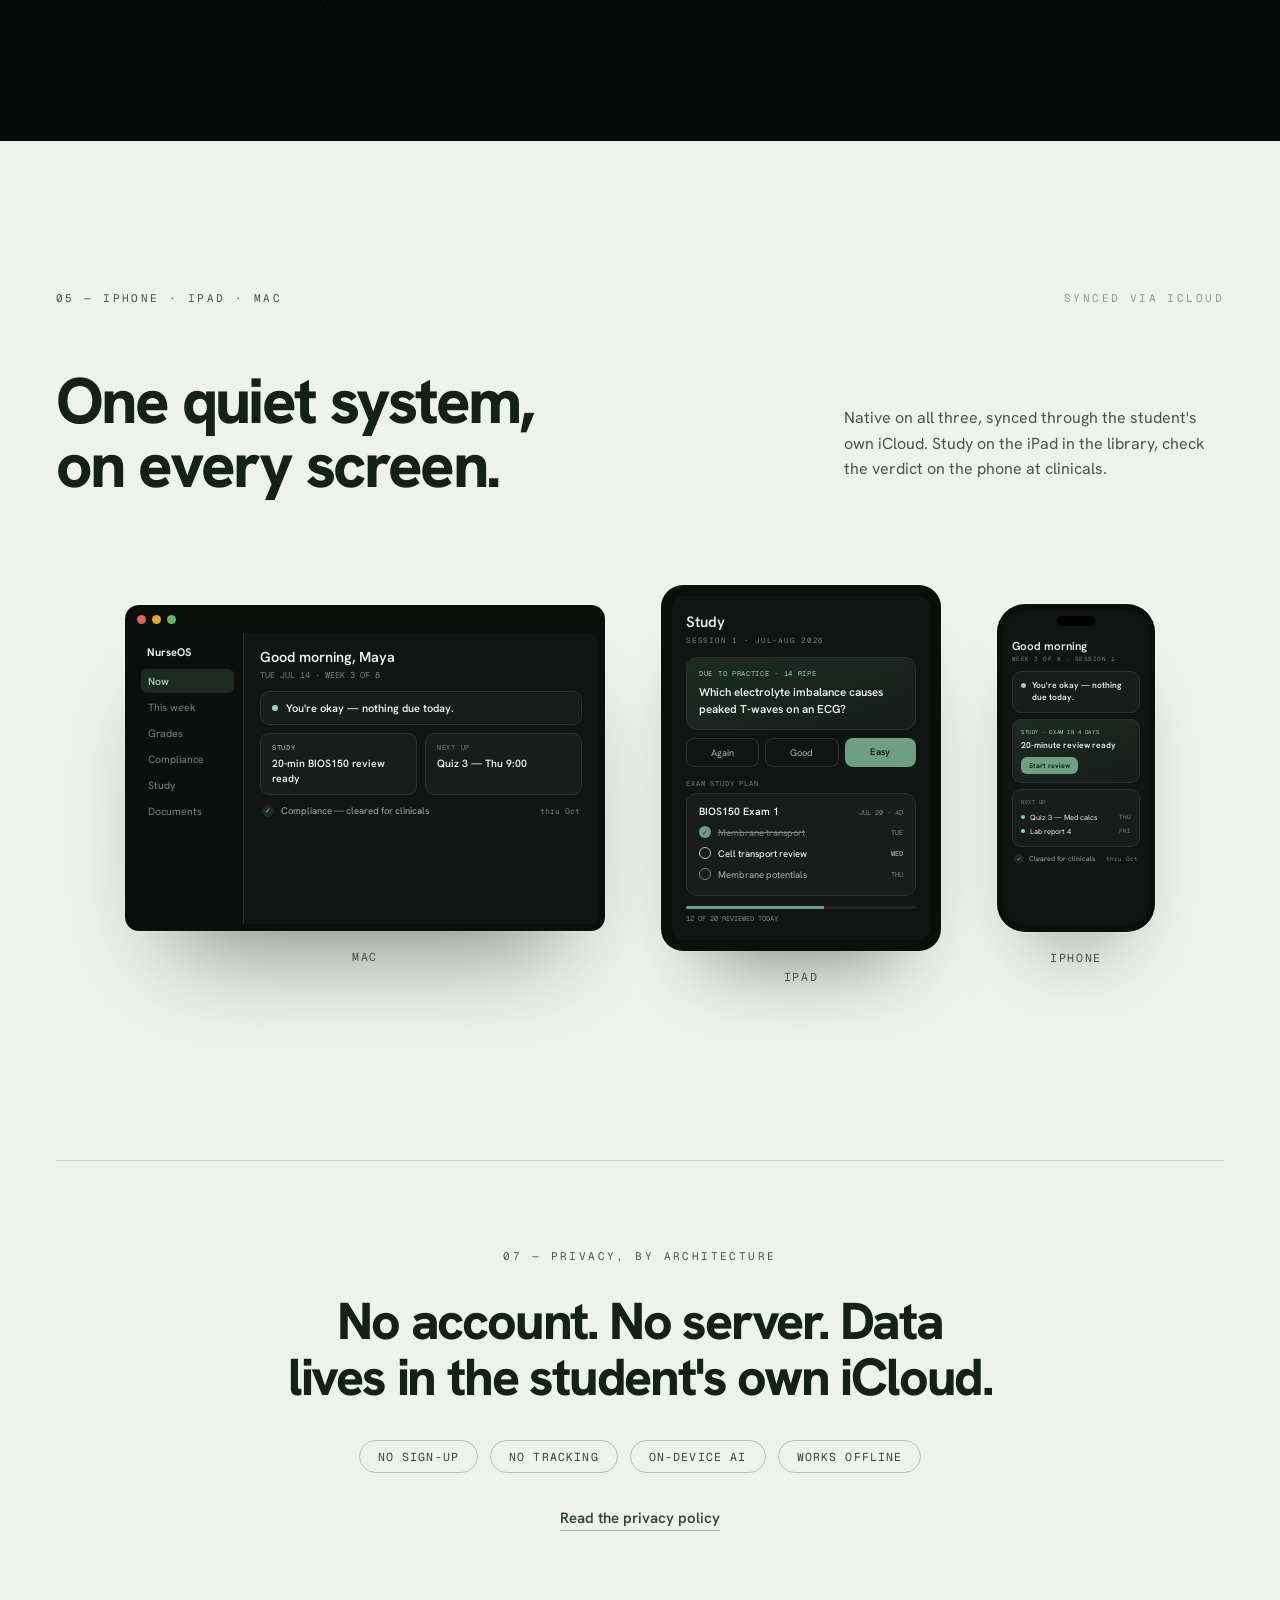
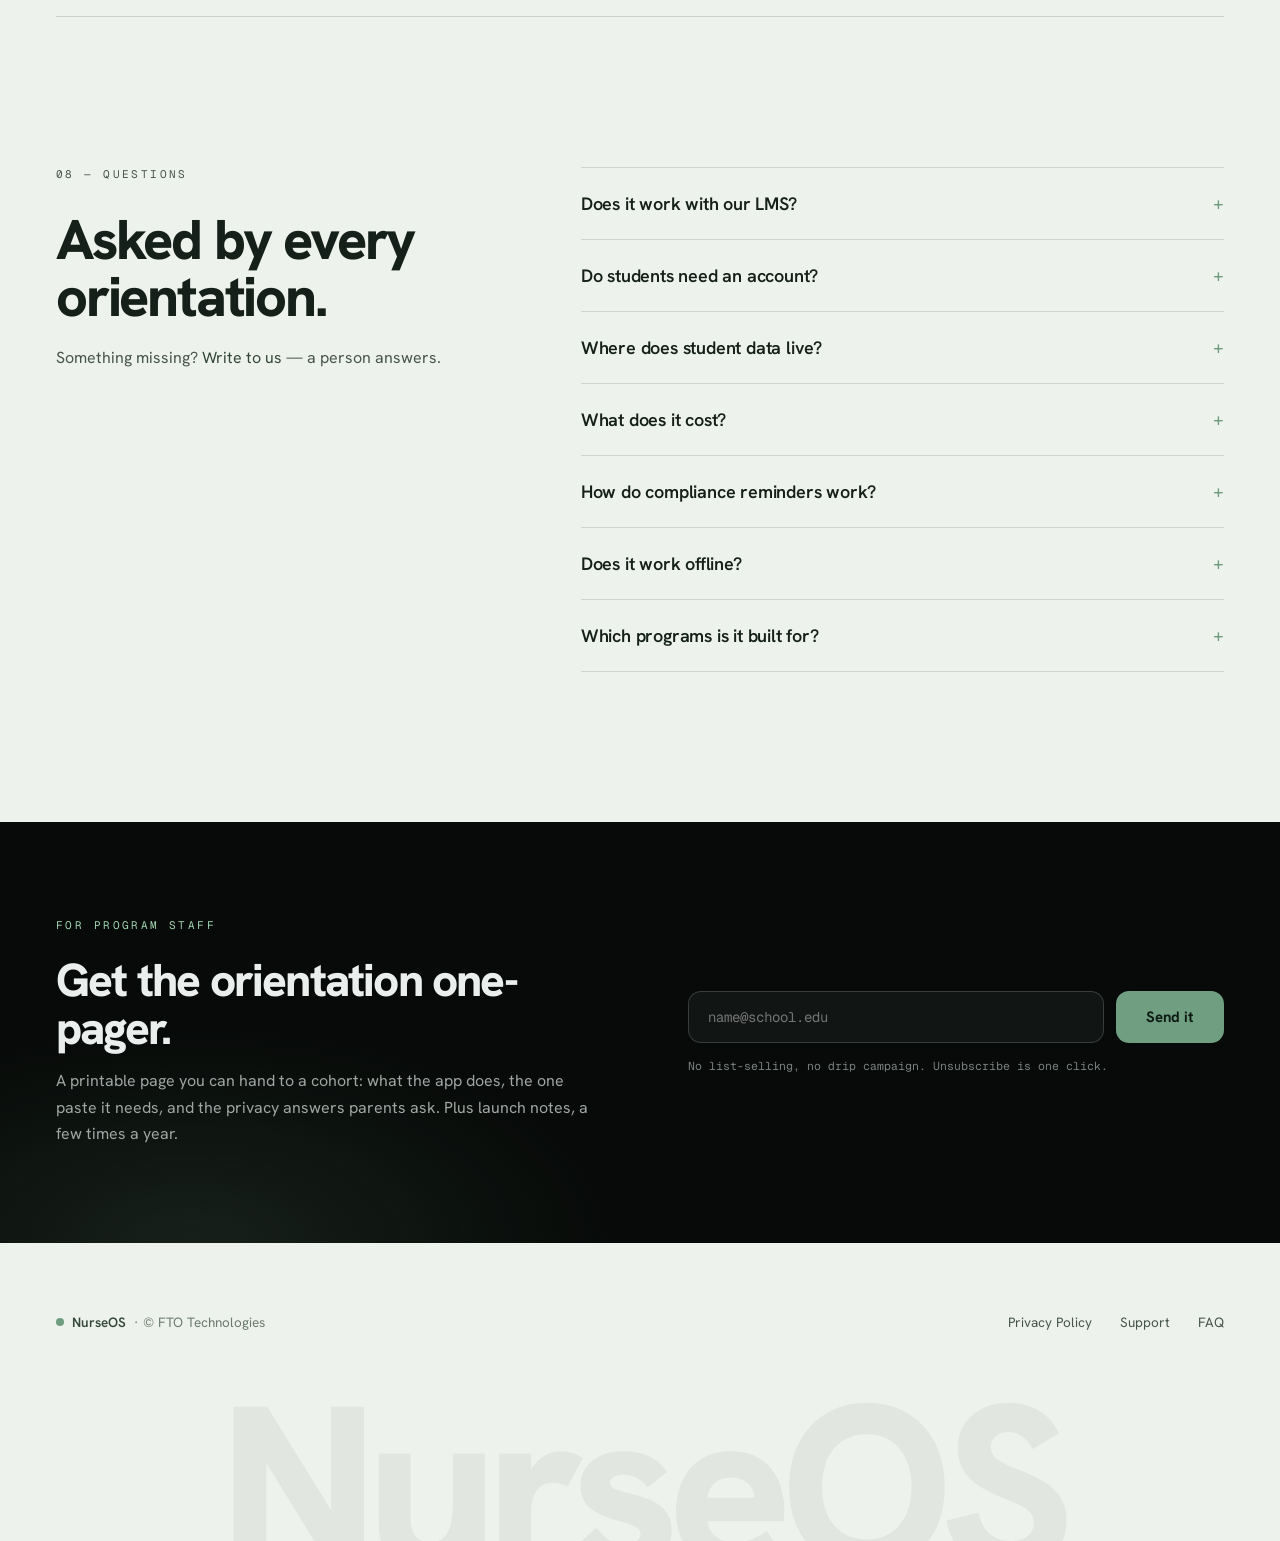
==== commit cd90d102: "Email capture restored, wired to Kit (form 9729612), verified end-to-end Form POSTs form-encoded to " ====
--- a/index.html
+++ b/index.html
@@ -660,14 +660,18 @@
       <p style="font-size:16px; line-height:1.65; color:oklch(0.72 0.009 165); margin:0; text-wrap:pretty;">A printable page you can hand to a cohort: what the app does, the one paste it needs, and the privacy answers parents ask. Plus launch notes, a few times a year.</p>
     </div>
     <div id="email-wrap">
-      <div style="display:flex; gap:12px; flex-wrap:wrap;">
-        <a href="one-pager.html" style="background:oklch(0.66 0.07 155); color:oklch(0.2 0.02 160); border-radius:13px; padding:16px 30px; font-size:15px; font-weight:700; white-space:nowrap;">Open the one-pager</a>
-        <a href="mailto:ftotechnologies@gmail.com?subject=NurseOS%20launch%20notes&body=Add%20me%20to%20the%20launch-notes%20list.%20%28Just%20send%20this%20as-is.%29" style="border:1px solid oklch(0.945 0.005 165 / .3); color:oklch(0.945 0.005 165); border-radius:13px; padding:16px 30px; font-size:15px; font-weight:600; white-space:nowrap;">Get launch notes by email</a>
-      </div>
-      <p class="mono" style="font-size:11.5px; color:oklch(0.6 0.009 165); margin:15px 0 0;">The one-pager is free to print and hand out. Launch notes arrive a few times a year — no list-selling, unsubscribe by replying "stop."</p>
-    </div>
-  </div>
-</section>
+      <form id="email-form" style="display:flex; gap:12px;">
+        <input class="email-input" id="email-input" type="email" required placeholder="name@school.edu" aria-label="Email address">
+        <button class="email-send" type="submit" id="email-send">Send it</button>
+      </form>
+      <div id="email-done">
+        <span style="width:24px; height:24px; border-radius:50%; background:oklch(0.27 0.022 158); color:oklch(0.82 0.075 155); display:flex; align-items:center; justify-content:center; font-size:13px;">✓</span>
+        <span style="font-size:15.5px;">Sent — check your inbox for a confirmation, and the one-pager follows.</span>
+      </div>
+      <p id="email-error" style="display:none; font-size:13.5px; color:oklch(0.78 0.115 62); margin:14px 0 0;">That didn't go through. Email us instead: <a href="mailto:ftotechnologies@gmail.com?subject=NurseOS%20one-pager" style="color:oklch(0.82 0.075 155);">ftotechnologies@gmail.com</a></p>
+      <p class="mono" style="font-size:11.5px; color:oklch(0.6 0.009 165); margin:15px 0 0;">No list-selling, no drip campaign. Unsubscribe is one click.</p>
+    </div>
+  </section>
 
 <!-- FOOTER -->
 <footer style="overflow:hidden;">
